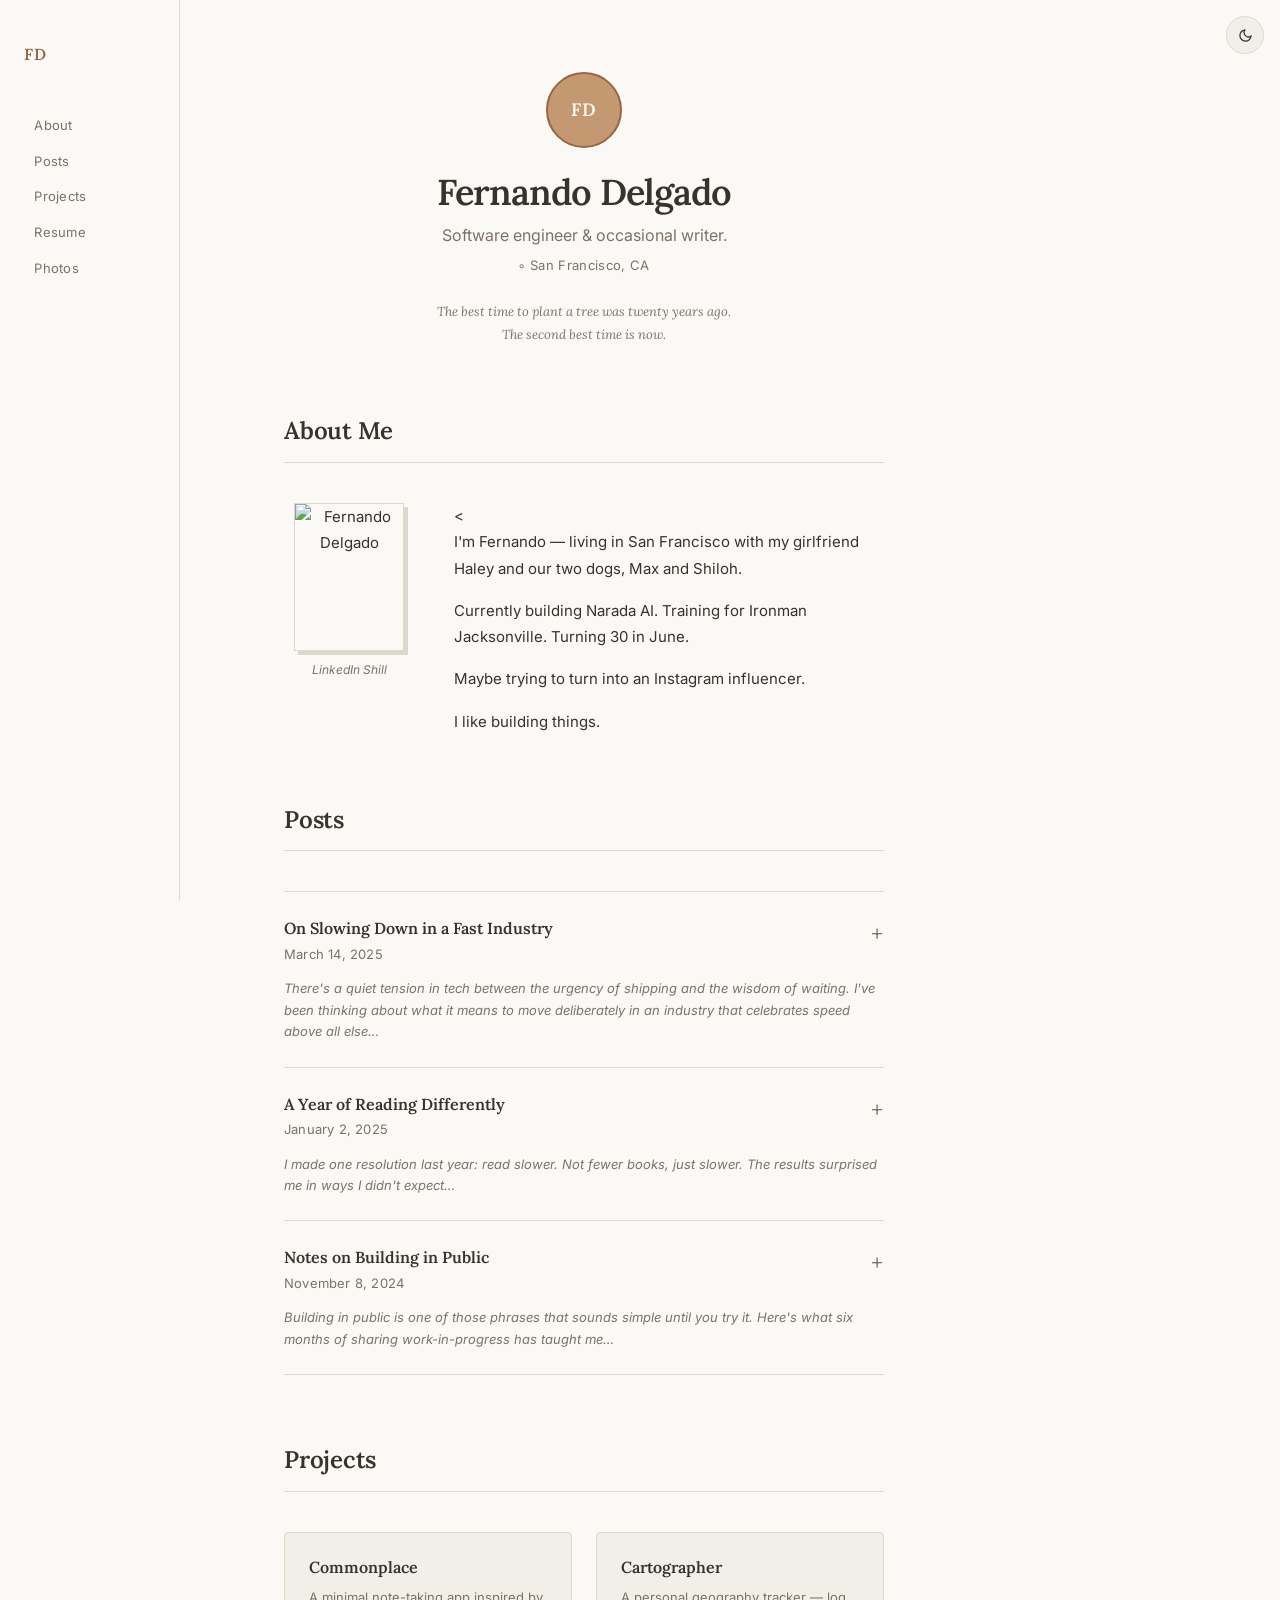
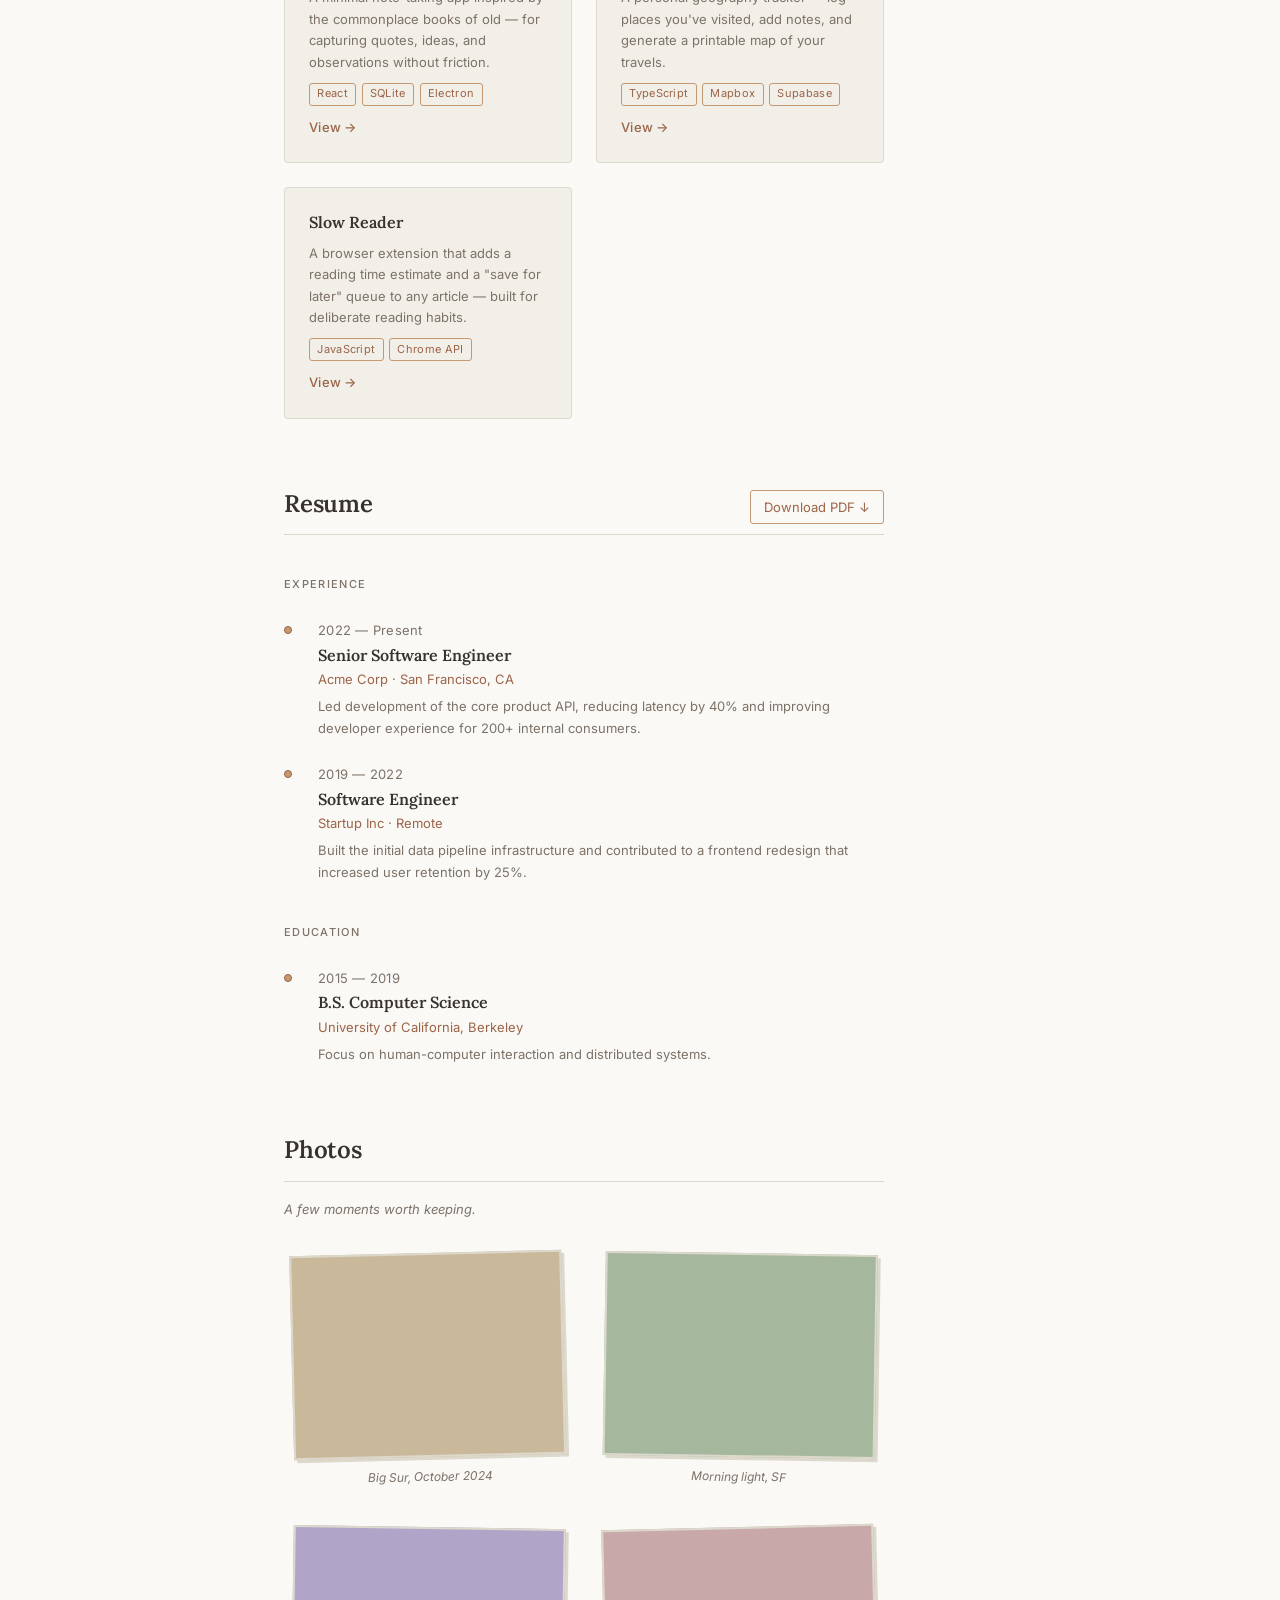
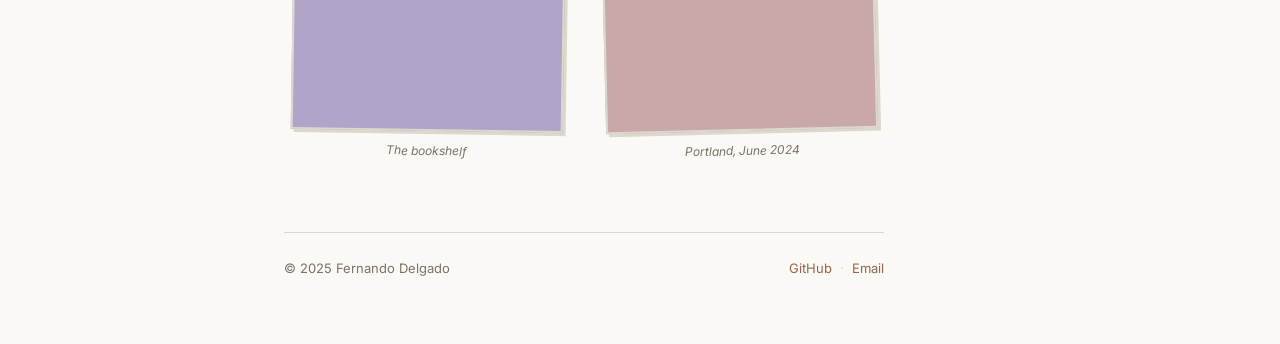
==== index.html @ 4f5f139a "Update index.html" ====
<!DOCTYPE html>
<html lang="en">
<head>
  <meta charset="UTF-8" />
  <meta name="viewport" content="width=device-width, initial-scale=1.0" />
  <!-- REPLACE: your name in the browser tab -->
  <title>Fernando Delgado</title>
  <link rel="preconnect" href="https://fonts.googleapis.com" />
  <link rel="preconnect" href="https://fonts.gstatic.com" crossorigin />
  <link href="https://fonts.googleapis.com/css2?family=Lora:ital,wght@0,400;0,600;1,400&family=Inter:wght@300;400;500&display=swap" rel="stylesheet" />
  <link rel="stylesheet" href="style.css" />
</head>
<body>

  <!-- ─── THEME TOGGLE (top-right corner) ───────────────────────────── -->
  <button class="theme-toggle" id="themeToggle" aria-label="Toggle dark mode">
    <!-- Sun icon — shown in dark mode to switch back to light -->
    <svg class="icon-sun" xmlns="http://www.w3.org/2000/svg" viewBox="0 0 24 24" fill="none" stroke="currentColor" stroke-width="2" stroke-linecap="round" stroke-linejoin="round" aria-hidden="true">
      <circle cx="12" cy="12" r="5"/>
      <line x1="12" y1="1" x2="12" y2="3"/><line x1="12" y1="21" x2="12" y2="23"/>
      <line x1="4.22" y1="4.22" x2="5.64" y2="5.64"/><line x1="18.36" y1="18.36" x2="19.78" y2="19.78"/>
      <line x1="1" y1="12" x2="3" y2="12"/><line x1="21" y1="12" x2="23" y2="12"/>
      <line x1="4.22" y1="19.78" x2="5.64" y2="18.36"/><line x1="18.36" y1="5.64" x2="19.78" y2="4.22"/>
    </svg>
    <!-- Moon icon — shown in light mode to switch to dark -->
    <svg class="icon-moon" xmlns="http://www.w3.org/2000/svg" viewBox="0 0 24 24" fill="none" stroke="currentColor" stroke-width="2" stroke-linecap="round" stroke-linejoin="round" aria-hidden="true">
      <path d="M21 12.79A9 9 0 1 1 11.21 3 7 7 0 0 0 21 12.79z"/>
    </svg>
  </button>

  <!-- ─── HAMBURGER (mobile only) ────────────────────────────────────── -->
  <button class="hamburger" id="hamburger" aria-label="Open navigation" aria-expanded="false">
    <span></span>
    <span></span>
    <span></span>
  </button>

  <!-- ─── SIDEBAR ─────────────────────────────────────────────────────── -->
  <nav class="sidebar" id="sidebar" aria-label="Site navigation">
    <!-- REPLACE: your initials -->
    <a href="#hero" class="sidebar-logo">FD</a>
    <ul class="nav-links" role="list">
      <li><a href="#about"    class="nav-link">About</a></li>
      <li><a href="#posts"    class="nav-link">Posts</a></li>
      <li><a href="#projects" class="nav-link">Projects</a></li>
      <li><a href="#resume"   class="nav-link">Resume</a></li>
      <li><a href="#photos"   class="nav-link">Photos</a></li>
    </ul>
  </nav>

  <!-- Dim overlay behind sidebar when open on mobile -->
  <div class="sidebar-overlay" id="sidebarOverlay" aria-hidden="true"></div>

  <!-- ─── MAIN CONTENT ─────────────────────────────────────────────────── -->
  <main class="main" id="main">

    <!-- ════════════════════════════════════════════════
         HERO SECTION
         ════════════════════════════════════════════════ -->
    <section id="hero" class="section hero-section">

      <!-- REPLACE: your initials inside the avatar circle -->
      <div class="avatar" aria-hidden="true">FD</div>

      <!-- REPLACE: your full name -->
      <h1 class="hero-name">Fernando Delgado</h1>

      <!-- REPLACE: your one-line bio -->
      <p class="hero-bio">Software engineer &amp; occasional writer.</p>

      <!-- REPLACE: your city / location -->
      <p class="hero-location">
        <span aria-hidden="true">◦</span> San Francisco, CA
      </p>

      <!-- REPLACE: your favorite quote or personal tagline -->
      <blockquote class="hero-quote">
        The best time to plant a tree was twenty years ago.<br />
        The second best time is now.
      </blockquote>

    </section>


    <!-- ════════════════════════════════════════════════
         ABOUT SECTION
         ════════════════════════════════════════════════ -->
    <section id="about" class="section">
      <h2 class="section-title">About Me</h2>

      <div class="about-layout">

        <div class="about-photo-wrap">
          <!--
            REPLACE: swap the .photo-placeholder div below for a real image tag, e.g.:
            <img src="your-photo.jpg" alt="Fernando Delgado" class="about-img" />
            The .about-img CSS class handles the vintage border/shadow styling.
          -->
         <img src="fern-headshot.jpeg" alt="Fernando Delgado" class="about-img" />
          <!-- REPLACE: photo caption -->
          <p class="photo-caption">LinkedIn Shill </p>
        </div>

        <div class="about-text">
          <!-- REPLACE: your bio (3–4 paragraphs recommended) -->
          <<p>I'm Fernando — living in San Francisco with my girlfriend Haley and our two dogs, Max and Shiloh.</p>

<p>Currently building Narada AI. Training for Ironman Jacksonville. Turning 30 in June.</p>

<p>Maybe trying to turn into an Instagram influencer.</p>

</p>I like building things.</p>
        </div>

      </div>
    </section>


    <!-- ════════════════════════════════════════════════
         POSTS SECTION
         ════════════════════════════════════════════════ -->
    <section id="posts" class="section">
      <h2 class="section-title">Posts</h2>

      <div class="posts-list">

        <!-- ── POST 1 ── REPLACE with your own content ── -->
        <article class="post" data-post="post-1" id="post-1">
          <div class="post-header" role="button" tabindex="0" aria-expanded="false">
            <div class="post-header-text">
              <!-- REPLACE: post title -->
              <h3 class="post-title">On Slowing Down in a Fast Industry</h3>
              <!-- REPLACE: publication date (datetime attr = machine-readable YYYY-MM-DD) -->
              <time class="post-date" datetime="2025-03-14">March 14, 2025</time>
            </div>
            <span class="post-chevron" aria-hidden="true">+</span>
          </div>
          <!-- REPLACE: short excerpt shown before expanding -->
          <p class="post-excerpt">
            There's a quiet tension in tech between the urgency of shipping and the wisdom of waiting.
            I've been thinking about what it means to move deliberately in an industry that celebrates speed above all else…
          </p>
          <div class="post-body" aria-hidden="true">
            <div class="post-body-inner">
              <!-- REPLACE: full post content -->
              <p>Lorem ipsum dolor sit amet, consectetur adipiscing elit. Sed do eiusmod tempor incididunt ut labore et dolore magna aliqua. Ut enim ad minim veniam, quis nostrud exercitation ullamco laboris nisi ut aliquip ex ea commodo consequat.</p>
              <p>Duis aute irure dolor in reprehenderit in voluptate velit esse cillum dolore eu fugiat nulla pariatur. Excepteur sint occaecat cupidatat non proident, sunt in culpa qui officia deserunt mollit anim id est laborum. Sed ut perspiciatis unde omnis iste natus error sit voluptatem accusantium doloremque laudantium.</p>
              <p>Nemo enim ipsam voluptatem quia voluptas sit aspernatur aut odit aut fugit, sed quia consequuntur magni dolores eos qui ratione voluptatem sequi nesciunt.</p>
            </div>
          </div>
        </article>

        <!-- ── POST 2 ── REPLACE with your own content ── -->
        <article class="post" data-post="post-2" id="post-2">
          <div class="post-header" role="button" tabindex="0" aria-expanded="false">
            <div class="post-header-text">
              <!-- REPLACE: post title -->
              <h3 class="post-title">A Year of Reading Differently</h3>
              <!-- REPLACE: publication date -->
              <time class="post-date" datetime="2025-01-02">January 2, 2025</time>
            </div>
            <span class="post-chevron" aria-hidden="true">+</span>
          </div>
          <!-- REPLACE: excerpt -->
          <p class="post-excerpt">
            I made one resolution last year: read slower. Not fewer books, just slower.
            The results surprised me in ways I didn't expect…
          </p>
          <div class="post-body" aria-hidden="true">
            <div class="post-body-inner">
              <!-- REPLACE: full post content -->
              <p>Lorem ipsum dolor sit amet, consectetur adipiscing elit. Vivamus lacinia odio vitae vestibulum vestibulum. Donec in efficitur leo, in commodo orci. Sed blandit libero volutpat sed cras ornare arcu.</p>
              <p>Nunc scelerisque viverra mauris in aliquam sem fringilla ut. Vitae suscipit tellus mauris a diam maecenas sed enim ut. Faucibus ornare suspendisse sed nisi lacus sed viverra tellus.</p>
            </div>
          </div>
        </article>

        <!-- ── POST 3 ── REPLACE with your own content ── -->
        <article class="post" data-post="post-3" id="post-3">
          <div class="post-header" role="button" tabindex="0" aria-expanded="false">
            <div class="post-header-text">
              <!-- REPLACE: post title -->
              <h3 class="post-title">Notes on Building in Public</h3>
              <!-- REPLACE: publication date -->
              <time class="post-date" datetime="2024-11-08">November 8, 2024</time>
            </div>
            <span class="post-chevron" aria-hidden="true">+</span>
          </div>
          <!-- REPLACE: excerpt -->
          <p class="post-excerpt">
            Building in public is one of those phrases that sounds simple until you try it.
            Here's what six months of sharing work-in-progress has taught me…
          </p>
          <div class="post-body" aria-hidden="true">
            <div class="post-body-inner">
              <!-- REPLACE: full post content -->
              <p>Lorem ipsum dolor sit amet, consectetur adipiscing elit. Proin nibh augue, suscipit a, scelerisque sed, lacinia in, mi. Cras vel lorem. Etiam pellentesque aliquet tellus.</p>
              <p>Phasellus pharetra nulla ac diam. Quisque semper justo at risus. Donec venenatis, turpis vel hendrerit interdum, dui ligula ultricies purus, sed posuere libero dui id orci. Nam congue, pede vitae dapibus aliquet, elit magna vulputate arcu.</p>
            </div>
          </div>
        </article>

      </div>
    </section>


    <!-- ════════════════════════════════════════════════
         PROJECTS SECTION
         ════════════════════════════════════════════════ -->
    <section id="projects" class="section">
      <h2 class="section-title">Projects</h2>

      <div class="projects-grid">

        <!-- ── PROJECT 1 ── REPLACE with your own project ── -->
        <div class="project-card">
          <!-- REPLACE: project name -->
          <h3 class="project-name">Commonplace</h3>
          <!-- REPLACE: project description -->
          <p class="project-desc">A minimal note-taking app inspired by the commonplace books of old — for capturing quotes, ideas, and observations without friction.</p>
          <div class="project-tags">
            <!-- REPLACE: your tech stack -->
            <span class="tag">React</span>
            <span class="tag">SQLite</span>
            <span class="tag">Electron</span>
          </div>
          <!-- REPLACE: link to your project (GitHub, live site, etc.) -->
          <a href="#" class="project-link">View →</a>
        </div>

        <!-- ── PROJECT 2 ── REPLACE with your own project ── -->
        <div class="project-card">
          <!-- REPLACE: project name -->
          <h3 class="project-name">Cartographer</h3>
          <!-- REPLACE: project description -->
          <p class="project-desc">A personal geography tracker — log places you've visited, add notes, and generate a printable map of your travels.</p>
          <div class="project-tags">
            <!-- REPLACE: your tech stack -->
            <span class="tag">TypeScript</span>
            <span class="tag">Mapbox</span>
            <span class="tag">Supabase</span>
          </div>
          <!-- REPLACE: link to your project -->
          <a href="#" class="project-link">View →</a>
        </div>

        <!-- ── PROJECT 3 ── REPLACE with your own project ── -->
        <div class="project-card">
          <!-- REPLACE: project name -->
          <h3 class="project-name">Slow Reader</h3>
          <!-- REPLACE: project description -->
          <p class="project-desc">A browser extension that adds a reading time estimate and a "save for later" queue to any article — built for deliberate reading habits.</p>
          <div class="project-tags">
            <!-- REPLACE: your tech stack -->
            <span class="tag">JavaScript</span>
            <span class="tag">Chrome API</span>
          </div>
          <!-- REPLACE: link to your project -->
          <a href="#" class="project-link">View →</a>
        </div>

      </div>
    </section>


    <!-- ════════════════════════════════════════════════
         RESUME SECTION
         ════════════════════════════════════════════════ -->
    <section id="resume" class="section">
      <!-- Title row with inline download button -->
      <div class="section-title-row">
        <h2 class="section-title">Resume</h2>
        <!-- REPLACE: href with path to your actual PDF file, e.g. "resume.pdf" -->
        <a href="#" class="btn-outline" download>Download PDF ↓</a>
      </div>

      <div class="timeline">

        <h3 class="timeline-group">Experience</h3>

        <!-- ── JOB 1 ── REPLACE with your own experience ── -->
        <div class="timeline-item">
          <div class="tl-dot" aria-hidden="true"></div>
          <div class="tl-body">
            <!-- REPLACE: date range -->
            <span class="tl-date">2022 — Present</span>
            <!-- REPLACE: job title -->
            <h4 class="tl-role">Senior Software Engineer</h4>
            <!-- REPLACE: company · location -->
            <p class="tl-org">Acme Corp · San Francisco, CA</p>
            <!-- REPLACE: one-line description of impact -->
            <p class="tl-desc">Led development of the core product API, reducing latency by 40% and improving developer experience for 200+ internal consumers.</p>
          </div>
        </div>

        <!-- ── JOB 2 ── REPLACE with your own experience ── -->
        <div class="timeline-item">
          <div class="tl-dot" aria-hidden="true"></div>
          <div class="tl-body">
            <!-- REPLACE: date range -->
            <span class="tl-date">2019 — 2022</span>
            <!-- REPLACE: job title -->
            <h4 class="tl-role">Software Engineer</h4>
            <!-- REPLACE: company · location -->
            <p class="tl-org">Startup Inc · Remote</p>
            <!-- REPLACE: description -->
            <p class="tl-desc">Built the initial data pipeline infrastructure and contributed to a frontend redesign that increased user retention by 25%.</p>
          </div>
        </div>

        <h3 class="timeline-group">Education</h3>

        <!-- ── EDUCATION ── REPLACE with your own ── -->
        <div class="timeline-item">
          <div class="tl-dot" aria-hidden="true"></div>
          <div class="tl-body">
            <!-- REPLACE: years -->
            <span class="tl-date">2015 — 2019</span>
            <!-- REPLACE: degree -->
            <h4 class="tl-role">B.S. Computer Science</h4>
            <!-- REPLACE: institution -->
            <p class="tl-org">University of California, Berkeley</p>
            <!-- REPLACE: focus / honors / activities -->
            <p class="tl-desc">Focus on human-computer interaction and distributed systems.</p>
          </div>
        </div>

      </div>
    </section>


    <!-- ════════════════════════════════════════════════
         PHOTOS SECTION
         ════════════════════════════════════════════════ -->
    <section id="photos" class="section">
      <h2 class="section-title">Photos</h2>
      <p class="section-subhead">A few moments worth keeping.</p>

      <div class="photo-grid">

        <!--
          REPLACE: swap the .photo-placeholder div for a real <img> tag, e.g.:
            <img src="photos/big-sur.jpg" alt="Big Sur coast at sunset" />
          Keep the <figure> wrapper and <figcaption>.
        -->

        <!-- REPLACE: photo 1 -->
        <figure class="scrapbook-photo tilt-l">
          <div class="photo-placeholder scrapbook-block" style="background-color: #c9b89a;" aria-hidden="true"></div>
          <!-- REPLACE: caption -->
          <figcaption>Big Sur, October 2024</figcaption>
        </figure>

        <!-- REPLACE: photo 2 -->
        <figure class="scrapbook-photo tilt-r">
          <div class="photo-placeholder scrapbook-block" style="background-color: #a5b89e;" aria-hidden="true"></div>
          <!-- REPLACE: caption -->
          <figcaption>Morning light, SF</figcaption>
        </figure>

        <!-- REPLACE: photo 3 -->
        <figure class="scrapbook-photo tilt-r">
          <div class="photo-placeholder scrapbook-block" style="background-color: #b0a5c8;" aria-hidden="true"></div>
          <!-- REPLACE: caption -->
          <figcaption>The bookshelf</figcaption>
        </figure>

        <!-- REPLACE: photo 4 -->
        <figure class="scrapbook-photo tilt-l">
          <div class="photo-placeholder scrapbook-block" style="background-color: #c8a8a8;" aria-hidden="true"></div>
          <!-- REPLACE: caption -->
          <figcaption>Portland, June 2024</figcaption>
        </figure>

      </div>
    </section>


    <!-- ─── FOOTER ─────────────────────────────────────────────────────── -->
    <footer class="footer">
      <!-- REPLACE: your name and the current year -->
      <span class="footer-copy">© 2025 Fernando Delgado</span>
      <div class="footer-links">
        <!-- REPLACE: your GitHub username -->
        <a href="https://github.com/yourusername" target="_blank" rel="noopener noreferrer">GitHub</a>
        <span class="footer-sep" aria-hidden="true">·</span>
        <!-- REPLACE: your email address -->
        <a href="mailto:you@example.com">Email</a>
      </div>
    </footer>

  </main><!-- /main -->

  <!-- ─── BACK TO TOP ──────────────────────────────────────────────────── -->
  <button class="back-to-top" id="backToTop" aria-label="Back to top">↑</button>

  <script src="script.js"></script>
</body>
</html>
---- style.css ----
/* ================================================================
   CSS CUSTOM PROPERTIES
   Edit these variables to restyle the entire site in one place.
   ================================================================ */
:root {
  /* ── Palette: Light Mode ───────────────────────────────────────
     Think aged paper, warm ivory, sepia ink.                      */
  --clr-bg:         #faf9f6;   /* Page background — warm white      */
  --clr-surface:    #f2efe8;   /* Cards, sidebar fill               */
  --clr-hover:      #e8e4d9;   /* Hover state backgrounds           */
  --clr-border:     #ddd8cc;   /* Lines, dividers, card borders     */
  --clr-text:       #38322c;   /* Primary text — dark warm brown    */
  --clr-muted:      #7c7268;   /* Dates, captions, labels           */
  --clr-accent:     #9b6448;   /* Brand accent — warm terracotta    */
  --clr-accent-lt:  #c49870;   /* Lighter accent (tag borders, dot) */
  --clr-shadow:     rgba(56, 50, 44, 0.09);

  /* ── Palette: Dark Mode ────────────────────────────────────────
     Overridden in [data-theme="dark"] below.
     Warm charcoal — not harsh black.                              */

  /* ── Typography ────────────────────────────────────────────────
     Swap font names here to change the whole site's typeface.     */
  --ff-serif: 'Lora', Georgia, 'Times New Roman', serif;
  --ff-sans:  'Inter', -apple-system, BlinkMacSystemFont, 'Segoe UI', sans-serif;

  /* ── Font sizes (scale) ──────────────────────────────────────── */
  --fz-xs:   0.75rem;     /*  12px */
  --fz-sm:   0.8125rem;   /*  13px */
  --fz-base: 0.9375rem;   /*  15px */
  --fz-md:   1rem;        /*  16px */
  --fz-lg:   1.125rem;    /*  18px */
  --fz-xl:   1.5rem;      /*  24px */
  --fz-2xl:  2.25rem;     /*  36px */

  /* ── Layout ─────────────────────────────────────────────────── */
  --sidebar-w:   180px;   /* Sidebar width on desktop              */
  --content-max: 680px;   /* Max width of main content column      */

  /* ── Spacing ─────────────────────────────────────────────────── */
  --sp-xs: 0.5rem;
  --sp-sm: 1rem;
  --sp-md: 1.5rem;
  --sp-lg: 2.5rem;
  --sp-xl: 4rem;

  /* ── Transitions ─────────────────────────────────────────────── */
  --t-fast: 0.15s ease;
  --t-base: 0.25s ease;
  --t-slow: 0.4s ease;
}

/* ── Dark Mode overrides ────────────────────────────────────────── */
[data-theme="dark"] {
  --clr-bg:        #1c1915;   /* Deep warm charcoal                 */
  --clr-surface:   #252018;   /* Card / sidebar surface             */
  --clr-hover:     #2e2820;   /* Hover state                        */
  --clr-border:    #38302a;   /* Warm dark border                   */
  --clr-text:      #e6ddd0;   /* Warm off-white text                */
  --clr-muted:     #9e8e7e;   /* Muted warm gray                    */
  --clr-accent:    #c49468;   /* Warm amber accent                  */
  --clr-accent-lt: #7a5c3c;   /* Deep amber for borders             */
  --clr-shadow:    rgba(0, 0, 0, 0.35);
}


/* ================================================================
   RESET & BASE
   ================================================================ */
*, *::before, *::after {
  box-sizing: border-box;
  margin: 0;
  padding: 0;
}

html {
  scroll-behavior: smooth;
  -webkit-text-size-adjust: 100%;
}

body {
  font-family: var(--ff-sans);
  font-size: var(--fz-base);
  line-height: 1.75;
  color: var(--clr-text);
  background-color: var(--clr-bg);
  /* Smooth color transition when toggling dark/light mode */
  transition: background-color var(--t-slow), color var(--t-slow);
  min-height: 100vh;
}

a {
  color: var(--clr-accent);
  text-decoration: none;
  transition: opacity var(--t-fast);
}
a:hover { opacity: 0.7; }

img { display: block; max-width: 100%; }
ul  { list-style: none; }

button {
  font-family: inherit;
  cursor: pointer;
  border: none;
  background: none;
}

::selection {
  background-color: var(--clr-accent-lt);
  color: var(--clr-bg);
}


/* ================================================================
   SCROLLBAR  (Webkit browsers)
   ================================================================ */
::-webkit-scrollbar       { width: 5px; }
::-webkit-scrollbar-track { background: var(--clr-bg); }
::-webkit-scrollbar-thumb { background: var(--clr-border); border-radius: 3px; }
::-webkit-scrollbar-thumb:hover { background: var(--clr-accent-lt); }


/* ================================================================
   LAYOUT — sidebar + main content column
   ================================================================ */
.main {
  max-width: var(--content-max);
  padding: var(--sp-xl) var(--sp-lg);
}

/* Desktop: push content right of the fixed sidebar */
@media (min-width: 900px) {
  .main {
    margin-left: calc(var(--sidebar-w) + var(--sp-xl));
    padding-top: var(--sp-xl);
  }
}

/* Mobile: extra top padding to clear the hamburger button */
@media (max-width: 899px) {
  .main {
    padding: 5rem var(--sp-md) var(--sp-xl);
    max-width: 100%;
  }
}


/* ================================================================
   SIDEBAR
   ================================================================ */
.sidebar {
  position: fixed;
  top: 0;
  left: 0;
  width: var(--sidebar-w);
  height: 100vh;
  padding: var(--sp-lg) var(--sp-md);
  background-color: var(--clr-bg);
  border-right: 1px solid var(--clr-border);
  display: flex;
  flex-direction: column;
  gap: var(--sp-lg);
  z-index: 100;
  overflow-y: auto;
  transition: background-color var(--t-slow), border-color var(--t-slow), transform 0.3s ease;
}

.sidebar-logo {
  font-family: var(--ff-serif);
  font-size: var(--fz-md);
  font-weight: 600;
  color: var(--clr-accent);
  letter-spacing: 0.08em;
  opacity: 1;        /* override the a:hover opacity reset */
  display: block;
}
.sidebar-logo:hover { opacity: 0.75; }

.nav-links {
  display: flex;
  flex-direction: column;
  gap: 2px;
}

.nav-link {
  display: block;
  padding: 0.35rem 0.65rem;
  font-size: var(--fz-sm);
  color: var(--clr-muted);
  border-radius: 4px;
  letter-spacing: 0.02em;
  transition: color var(--t-fast), background-color var(--t-fast);
  opacity: 1;
}
.nav-link:hover {
  color: var(--clr-text);
  background-color: var(--clr-hover);
  opacity: 1;
}
/* Active link — highlighted as you scroll */
.nav-link.active {
  color: var(--clr-accent);
  background-color: var(--clr-hover);
  opacity: 1;
}

/* ── Mobile: sidebar slides in from left ──────────────────────── */
@media (max-width: 899px) {
  .sidebar {
    width: 240px;
    transform: translateX(-100%);
    box-shadow: 4px 0 24px var(--clr-shadow);
  }
  .sidebar.open {
    transform: translateX(0);
  }
}


/* ================================================================
   SIDEBAR OVERLAY (dims the page on mobile when sidebar is open)
   ================================================================ */
.sidebar-overlay {
  position: fixed;
  inset: 0;
  background: rgba(0, 0, 0, 0.45);
  z-index: 90;
  opacity: 0;
  pointer-events: none;
  transition: opacity 0.3s ease;
}
.sidebar-overlay.active {
  opacity: 1;
  pointer-events: auto;
}


/* ================================================================
   HAMBURGER BUTTON  (mobile only)
   ================================================================ */
.hamburger {
  display: none;   /* hidden on desktop */
  position: fixed;
  top: 1rem;
  left: 1rem;
  z-index: 200;
  width: 38px;
  height: 38px;
  background: var(--clr-surface);
  border: 1px solid var(--clr-border);
  border-radius: 6px;
  flex-direction: column;
  align-items: center;
  justify-content: center;
  gap: 5px;
  padding: 9px;
  transition: background-color var(--t-slow);
}

.hamburger span {
  display: block;
  width: 18px;
  height: 1.5px;
  background: var(--clr-text);
  border-radius: 2px;
  transition: transform 0.28s ease, opacity 0.28s ease;
}

/* Animate to ✕ when sidebar is open */
.hamburger.open span:nth-child(1) { transform: translateY(6.5px) rotate(45deg); }
.hamburger.open span:nth-child(2) { opacity: 0; transform: scaleX(0); }
.hamburger.open span:nth-child(3) { transform: translateY(-6.5px) rotate(-45deg); }

@media (max-width: 899px) {
  .hamburger { display: flex; }
}


/* ================================================================
   THEME TOGGLE BUTTON  (always visible, top-right)
   ================================================================ */
.theme-toggle {
  position: fixed;
  top: 1rem;
  right: 1rem;
  z-index: 200;
  width: 38px;
  height: 38px;
  border-radius: 50%;
  background: var(--clr-surface);
  border: 1px solid var(--clr-border);
  display: flex;
  align-items: center;
  justify-content: center;
  color: var(--clr-text);
  transition: background-color var(--t-slow), border-color var(--t-slow);
}
.theme-toggle:hover { background-color: var(--clr-hover); }

.theme-toggle svg {
  width: 15px;
  height: 15px;
  flex-shrink: 0;
}

/* Show moon in light mode (click to go dark), sun in dark mode (click to go light) */
.icon-sun  { display: none;  }
.icon-moon { display: block; }
[data-theme="dark"] .icon-sun  { display: block; }
[data-theme="dark"] .icon-moon { display: none;  }


/* ================================================================
   SECTIONS — shared styles
   ================================================================ */
.section {
  margin-bottom: var(--sp-xl);
}

.section-title {
  font-family: var(--ff-serif);
  font-size: var(--fz-xl);
  font-weight: 600;
  letter-spacing: -0.01em;
  color: var(--clr-text);
  padding-bottom: 0.6rem;
  border-bottom: 1px solid var(--clr-border);
  margin-bottom: var(--sp-lg);
}

.section-subhead {
  font-style: italic;
  color: var(--clr-muted);
  font-size: var(--fz-sm);
  margin-top: calc(-1 * var(--sp-md));
  margin-bottom: var(--sp-md);
}


/* ================================================================
   HERO SECTION
   ================================================================ */
.hero-section {
  text-align: center;
  padding-top: 0.5rem;
  margin-bottom: var(--sp-xl);
}

/* Hand-drawn style avatar: CSS circle with initials */
.avatar {
  width: 76px;
  height: 76px;
  border-radius: 50%;
  background: var(--clr-accent-lt);
  border: 2px solid var(--clr-accent);
  display: inline-flex;
  align-items: center;
  justify-content: center;
  font-family: var(--ff-serif);
  font-size: 1.125rem;
  font-weight: 600;
  color: var(--clr-bg);
  letter-spacing: 0.05em;
  margin-bottom: var(--sp-md);
}

.hero-name {
  font-family: var(--ff-serif);
  font-size: var(--fz-2xl);
  font-weight: 600;
  letter-spacing: -0.025em;
  line-height: 1.15;
  margin-bottom: 0.5rem;
}

.hero-bio {
  color: var(--clr-muted);
  font-size: var(--fz-md);
  margin-bottom: 0.3rem;
}

.hero-location {
  color: var(--clr-muted);
  font-size: var(--fz-sm);
  letter-spacing: 0.025em;
  margin-bottom: var(--sp-md);
}

.hero-quote {
  font-family: var(--ff-serif);
  font-style: italic;
  font-size: var(--fz-sm);
  color: var(--clr-muted);
  line-height: 1.75;
  border: none;
  padding: 0;
  max-width: 420px;
  margin: 0 auto;
}


/* ================================================================
   ABOUT SECTION
   ================================================================ */
.about-layout {
  display: grid;
  grid-template-columns: 130px 1fr;
  gap: var(--sp-lg);
  align-items: start;
}

/* Stack photo above text on narrow screens */
@media (max-width: 520px) {
  .about-layout {
    grid-template-columns: 1fr;
  }
}

.about-photo-wrap { text-align: center; }

/* Shared placeholder rectangle style (used for about photo + scrapbook) */
.photo-placeholder {
  background-color: var(--clr-surface);
  border: 1px solid var(--clr-border);
  box-shadow: 4px 4px 0 var(--clr-border);
  display: flex;
  align-items: center;
  justify-content: center;
  color: var(--clr-muted);
  font-style: italic;
  font-size: var(--fz-xs);
  transition: background-color var(--t-slow), border-color var(--t-slow), box-shadow var(--t-slow);
}

/* Size for about section photo slot */
.about-photo-block {
  width: 110px;
  height: 148px;
  margin: 0 auto var(--sp-xs);
}

/* If you replace the placeholder with a real <img class="about-img">, this styles it */
img.about-img {
  width: 110px;
  height: 148px;
  object-fit: cover;
  border: 1px solid var(--clr-border);
  box-shadow: 4px 4px 0 var(--clr-border);
  display: block;
  margin: 0 auto var(--sp-xs);
}

.photo-caption {
  font-size: var(--fz-xs);
  color: var(--clr-muted);
  font-style: italic;
}

.about-text p {
  font-size: var(--fz-base);
  margin-bottom: var(--sp-sm);
}
.about-text p:last-child { margin-bottom: 0; }


/* ================================================================
   POSTS SECTION
   ================================================================ */
.posts-list {
  border-top: 1px solid var(--clr-border);
}

.post {
  border-bottom: 1px solid var(--clr-border);
  padding: var(--sp-md) 0;
}

.post-header {
  display: flex;
  justify-content: space-between;
  align-items: flex-start;
  gap: var(--sp-sm);
  cursor: pointer;
  user-select: none;
  border-radius: 3px;
  padding: 2px 0;
}
.post-header:focus-visible {
  outline: 2px solid var(--clr-accent);
  outline-offset: 3px;
}

.post-title {
  font-family: var(--ff-serif);
  font-size: var(--fz-md);
  font-weight: 600;
  color: var(--clr-text);
  line-height: 1.35;
  margin-bottom: 0.2rem;
  transition: color var(--t-fast);
}
.post-header:hover .post-title { color: var(--clr-accent); }

.post-date {
  display: block;
  font-size: var(--fz-sm);
  color: var(--clr-muted);
  letter-spacing: 0.015em;
}

/* + toggle icon, rotates to × when open */
.post-chevron {
  font-size: 1.4rem;
  font-weight: 300;
  line-height: 1;
  color: var(--clr-muted);
  flex-shrink: 0;
  margin-top: 3px;
  transition: transform 0.25s ease, color var(--t-fast);
}
.post.open .post-chevron {
  transform: rotate(45deg);
  color: var(--clr-accent);
}

.post-excerpt {
  font-style: italic;
  font-size: var(--fz-sm);
  color: var(--clr-muted);
  margin-top: 0.65rem;
  line-height: 1.65;
}

/* Expand/collapse container — uses max-height trick for smooth animation */
.post-body {
  overflow: hidden;
  max-height: 0;
  opacity: 0;
  transition: max-height 0.4s ease, opacity 0.3s ease;
}
.post.open .post-body {
  max-height: 4000px;   /* large enough for any post */
  opacity: 1;
}

/* Inner wrapper adds visible top border + padding when expanded */
.post-body-inner {
  padding-top: var(--sp-sm);
  border-top: 1px solid var(--clr-border);
  margin-top: var(--sp-sm);
}
.post-body-inner p {
  font-size: var(--fz-base);
  line-height: 1.8;
  margin-bottom: var(--sp-sm);
}
.post-body-inner p:last-child { margin-bottom: 0; }


/* ================================================================
   PROJECTS SECTION
   ================================================================ */
.projects-grid {
  display: grid;
  grid-template-columns: 1fr 1fr;
  gap: var(--sp-md);
}

@media (max-width: 480px) {
  .projects-grid { grid-template-columns: 1fr; }
}

.project-card {
  background: var(--clr-surface);
  border: 1px solid var(--clr-border);
  border-radius: 4px;
  padding: var(--sp-md);
  display: flex;
  flex-direction: column;
  gap: 0.6rem;
  transition: box-shadow var(--t-base), transform var(--t-base),
              background-color var(--t-slow), border-color var(--t-slow);
}
.project-card:hover {
  box-shadow: 0 6px 22px var(--clr-shadow);
  transform: translateY(-2px);
}

.project-name {
  font-family: var(--ff-serif);
  font-size: var(--fz-md);
  font-weight: 600;
  color: var(--clr-text);
  line-height: 1.3;
}

.project-desc {
  font-size: var(--fz-sm);
  color: var(--clr-muted);
  line-height: 1.65;
  flex: 1;
}

.project-tags {
  display: flex;
  flex-wrap: wrap;
  gap: 0.35rem;
}

.tag {
  font-size: 0.6875rem;   /* 11px */
  color: var(--clr-accent);
  border: 1px solid var(--clr-accent-lt);
  border-radius: 3px;
  padding: 0.12rem 0.45rem;
  letter-spacing: 0.03em;
  line-height: 1.6;
  transition: border-color var(--t-slow), color var(--t-slow);
}

.project-link {
  font-size: var(--fz-sm);
  font-weight: 500;
  color: var(--clr-accent);
  letter-spacing: 0.02em;
  display: inline-block;
  margin-top: auto;
}


/* ================================================================
   RESUME SECTION
   ================================================================ */

/* Row that holds the section title + download button side by side */
.section-title-row {
  display: flex;
  justify-content: space-between;
  align-items: baseline;
  gap: var(--sp-sm);
  border-bottom: 1px solid var(--clr-border);
  padding-bottom: 0.6rem;
  margin-bottom: var(--sp-lg);
}
/* Remove the title's own bottom border when it's inside this row */
.section-title-row .section-title {
  border-bottom: none;
  padding-bottom: 0;
  margin-bottom: 0;
}

/* Outline button (used for "Download PDF") */
.btn-outline {
  font-size: var(--fz-sm);
  color: var(--clr-accent);
  border: 1px solid var(--clr-accent-lt);
  border-radius: 3px;
  padding: 0.3rem 0.8rem;
  white-space: nowrap;
  flex-shrink: 0;
  transition: background-color var(--t-fast), color var(--t-fast), border-color var(--t-fast);
  opacity: 1;
}
.btn-outline:hover {
  background-color: var(--clr-accent);
  color: var(--clr-bg);
  border-color: var(--clr-accent);
  opacity: 1;
}

/* Category headings within the timeline (Experience / Education) */
.timeline-group {
  font-family: var(--ff-sans);
  font-size: 0.6875rem;
  font-weight: 500;
  text-transform: uppercase;
  letter-spacing: 0.12em;
  color: var(--clr-muted);
  margin-top: var(--sp-lg);
  margin-bottom: var(--sp-md);
}
.timeline-group:first-child { margin-top: 0; }

/* Each experience/education entry */
.timeline-item {
  display: grid;
  grid-template-columns: 10px 1fr;
  gap: 0 var(--sp-md);
  margin-bottom: var(--sp-md);
}

/* Small dot on the left of each entry */
.tl-dot {
  width: 8px;
  height: 8px;
  border-radius: 50%;
  background: var(--clr-accent-lt);
  border: 1.5px solid var(--clr-accent);
  margin-top: 0.45rem;
  flex-shrink: 0;
  transition: background-color var(--t-slow), border-color var(--t-slow);
}

.tl-date {
  display: block;
  font-size: var(--fz-sm);
  color: var(--clr-muted);
  letter-spacing: 0.02em;
  margin-bottom: 0.2rem;
}

.tl-role {
  font-family: var(--ff-serif);
  font-size: var(--fz-md);
  font-weight: 600;
  color: var(--clr-text);
  line-height: 1.3;
  margin-bottom: 0.15rem;
}

.tl-org {
  font-size: var(--fz-sm);
  color: var(--clr-accent);
  margin-bottom: 0.35rem;
}

.tl-desc {
  font-size: var(--fz-sm);
  color: var(--clr-muted);
  line-height: 1.65;
}


/* ================================================================
   PHOTOS SECTION  (scrapbook grid)
   ================================================================ */
.photo-grid {
  display: grid;
  grid-template-columns: 1fr 1fr;
  gap: var(--sp-lg);
  padding: var(--sp-xs) var(--sp-xs);   /* a little room for the rotated photos */
}

@media (max-width: 480px) {
  .photo-grid { grid-template-columns: 1fr; }
}

.scrapbook-photo { margin: 0; }

/* Scrapbook placeholder (replace with <img> when you have real photos) */
.scrapbook-block {
  width: 100%;
  aspect-ratio: 4 / 3;
  border: 2px solid var(--clr-border);
  box-shadow: 3px 3px 0 var(--clr-border);
  transition: border-color var(--t-slow), box-shadow var(--t-slow);
}

/* If you use a real <img> inside .scrapbook-photo, apply this class to it */
.scrapbook-photo img {
  width: 100%;
  aspect-ratio: 4 / 3;
  object-fit: cover;
  border: 2px solid var(--clr-border);
  box-shadow: 3px 3px 0 var(--clr-border);
  display: block;
}

.scrapbook-photo figcaption {
  margin-top: 0.55rem;
  font-size: var(--fz-xs);
  color: var(--clr-muted);
  font-style: italic;
  text-align: center;
}

/* Alternating slight rotation for a relaxed, pinned-to-board feel */
.tilt-l { transform: rotate(-1.4deg); }
.tilt-r { transform: rotate(0.9deg);  }


/* ================================================================
   FOOTER
   ================================================================ */
.footer {
  display: flex;
  justify-content: space-between;
  align-items: center;
  flex-wrap: wrap;
  gap: var(--sp-xs);
  padding-top: var(--sp-md);
  border-top: 1px solid var(--clr-border);
  margin-top: var(--sp-xl);
}

.footer-copy {
  font-size: var(--fz-sm);
  color: var(--clr-muted);
}

.footer-links {
  display: flex;
  align-items: center;
  gap: 0.5rem;
  font-size: var(--fz-sm);
}

.footer-sep { color: var(--clr-border); }


/* ================================================================
   BACK TO TOP BUTTON
   ================================================================ */
.back-to-top {
  position: fixed;
  bottom: 1.75rem;
  right: 1.75rem;
  z-index: 200;
  width: 38px;
  height: 38px;
  border-radius: 50%;
  background: var(--clr-surface);
  border: 1px solid var(--clr-border);
  color: var(--clr-muted);
  font-size: var(--fz-md);
  display: flex;
  align-items: center;
  justify-content: center;
  /* Hidden by default — JS adds .visible when scrolled */
  opacity: 0;
  transform: translateY(8px);
  pointer-events: none;
  transition: opacity 0.3s ease, transform 0.3s ease,
              background-color var(--t-fast), border-color var(--t-slow);
}
.back-to-top.visible {
  opacity: 1;
  transform: translateY(0);
  pointer-events: auto;
}
.back-to-top:hover { background-color: var(--clr-hover); }
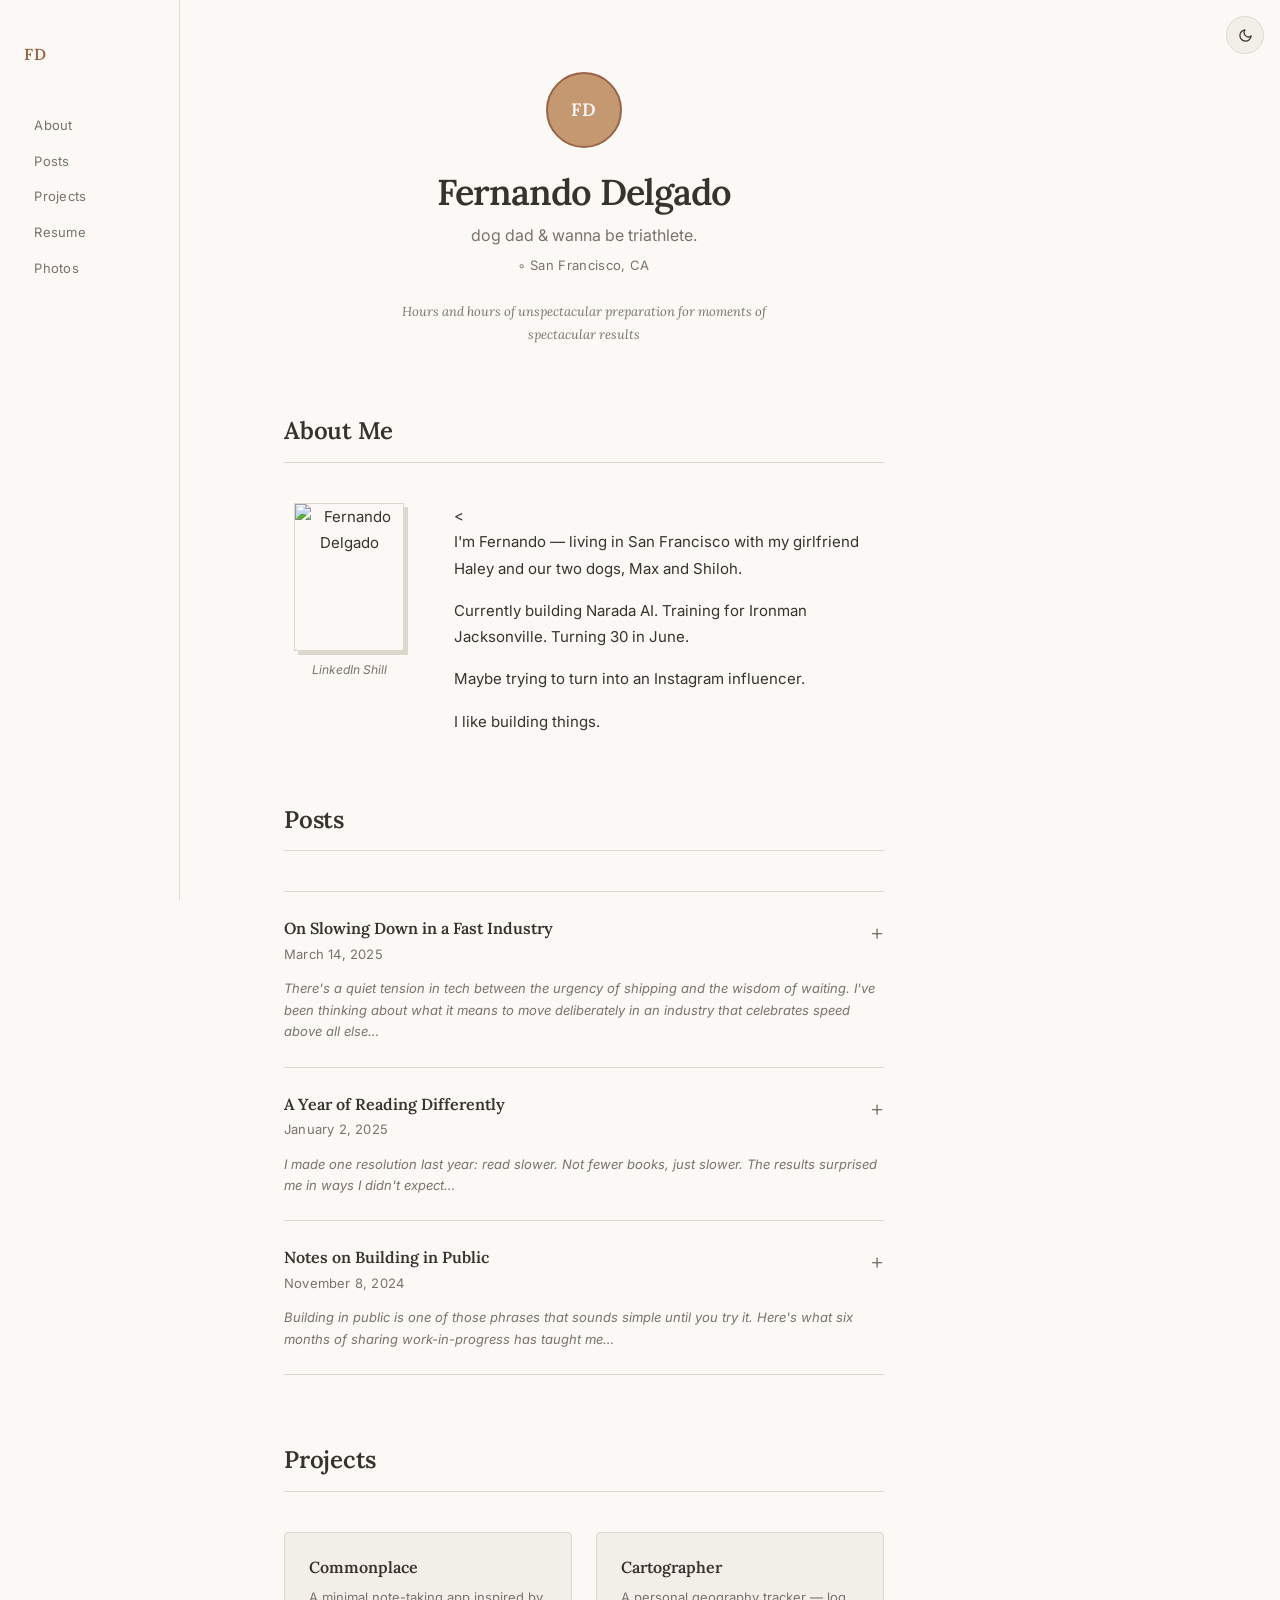
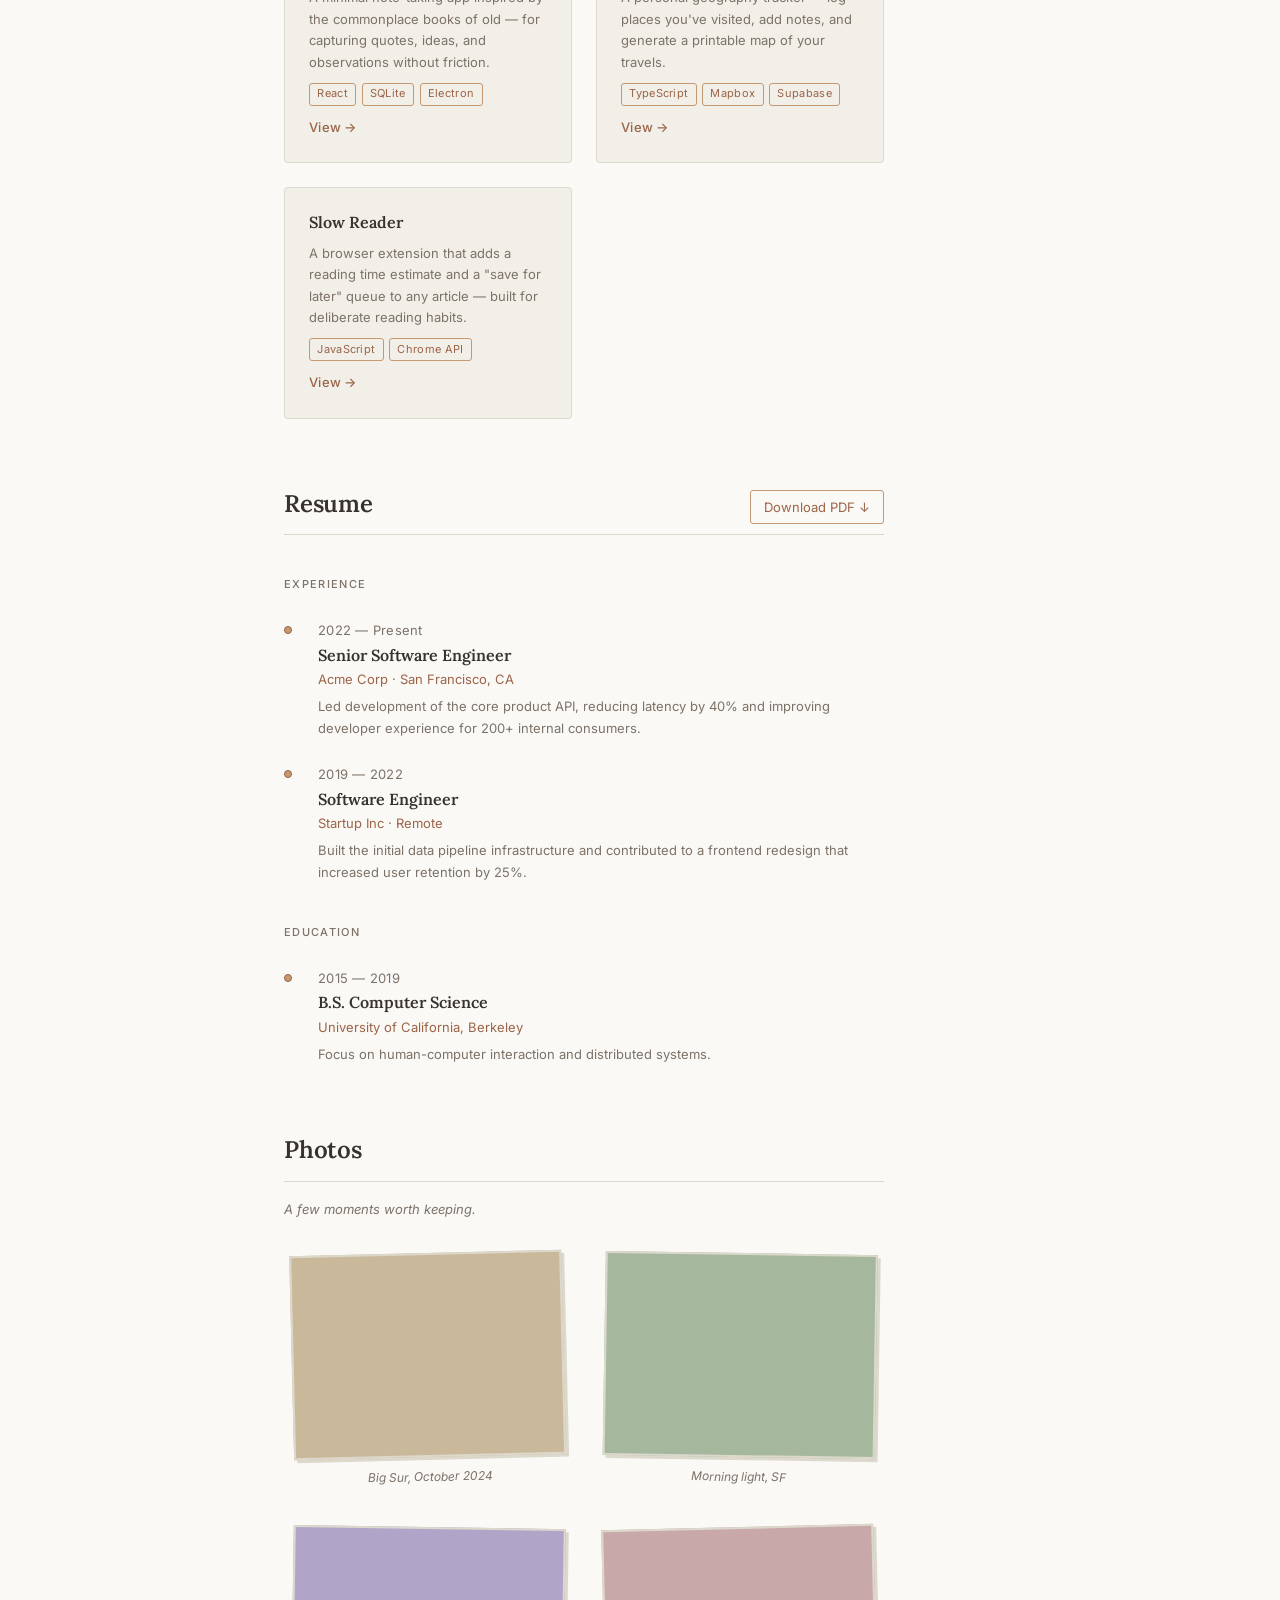
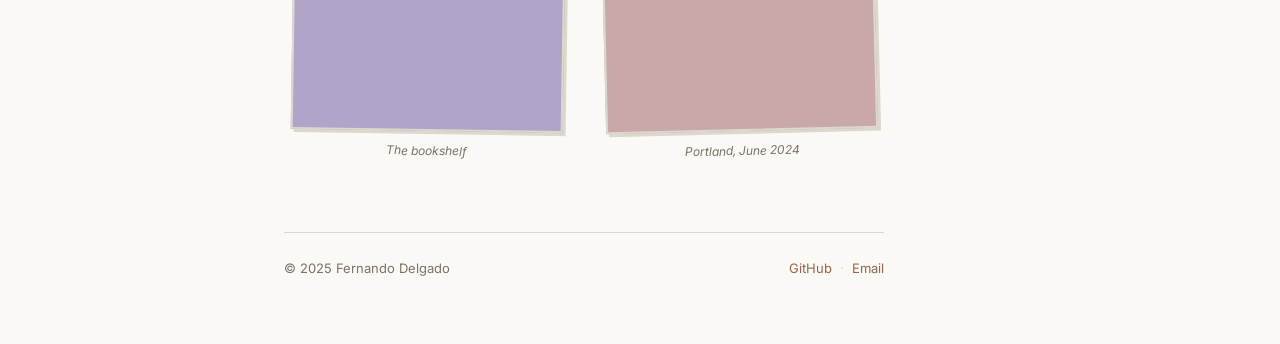
==== commit 5bb71cd2: "Update index.html" ====
--- a/index.html
+++ b/index.html
@@ -66,7 +66,7 @@
       <h1 class="hero-name">Fernando Delgado</h1>
 
       <!-- REPLACE: your one-line bio -->
-      <p class="hero-bio">Software engineer &amp; occasional writer.</p>
+      <p class="hero-bio">dog dad &amp; wanna be triathlete.</p>
 
       <!-- REPLACE: your city / location -->
       <p class="hero-location">
@@ -75,9 +75,9 @@
 
       <!-- REPLACE: your favorite quote or personal tagline -->
       <blockquote class="hero-quote">
-        The best time to plant a tree was twenty years ago.<br />
-        The second best time is now.
-      </blockquote>
+        Hours and hours of unspectacular preparation for moments of spectacular results<br />
+  
+ 
 
     </section>
 
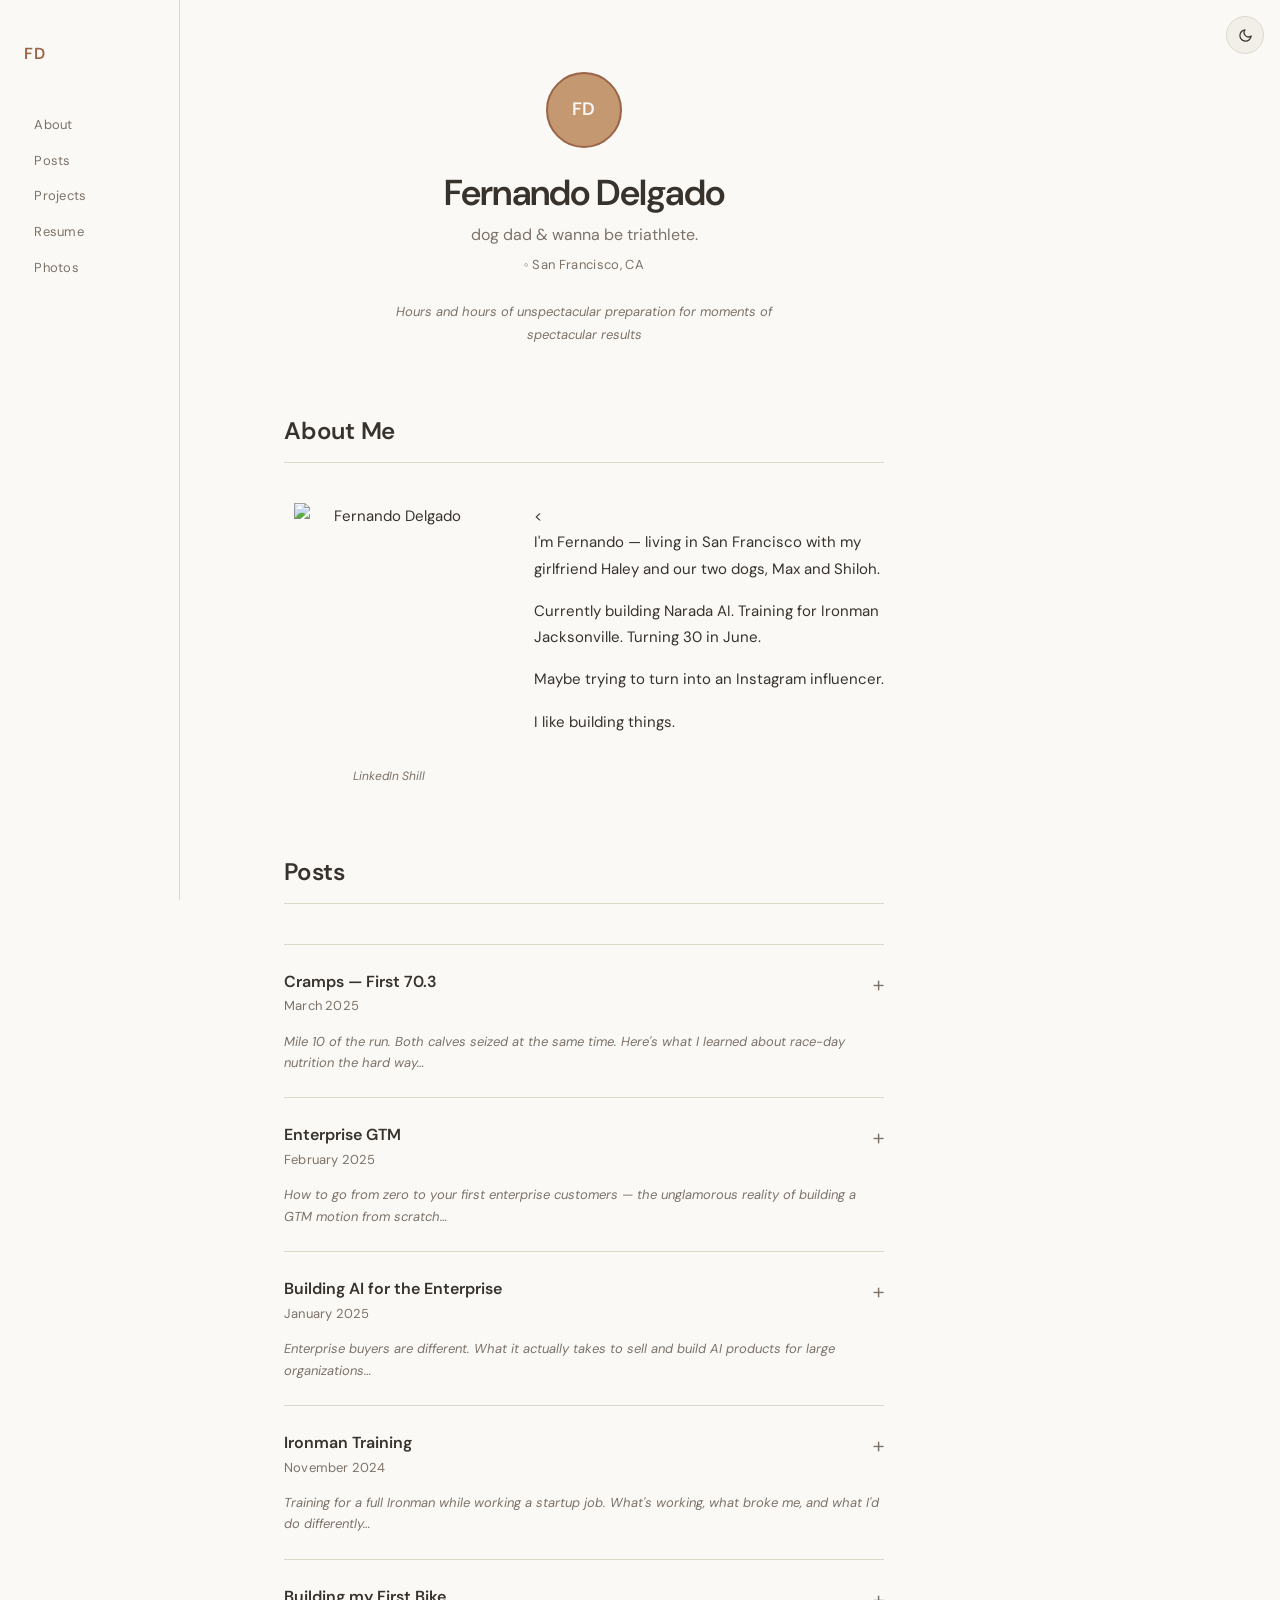
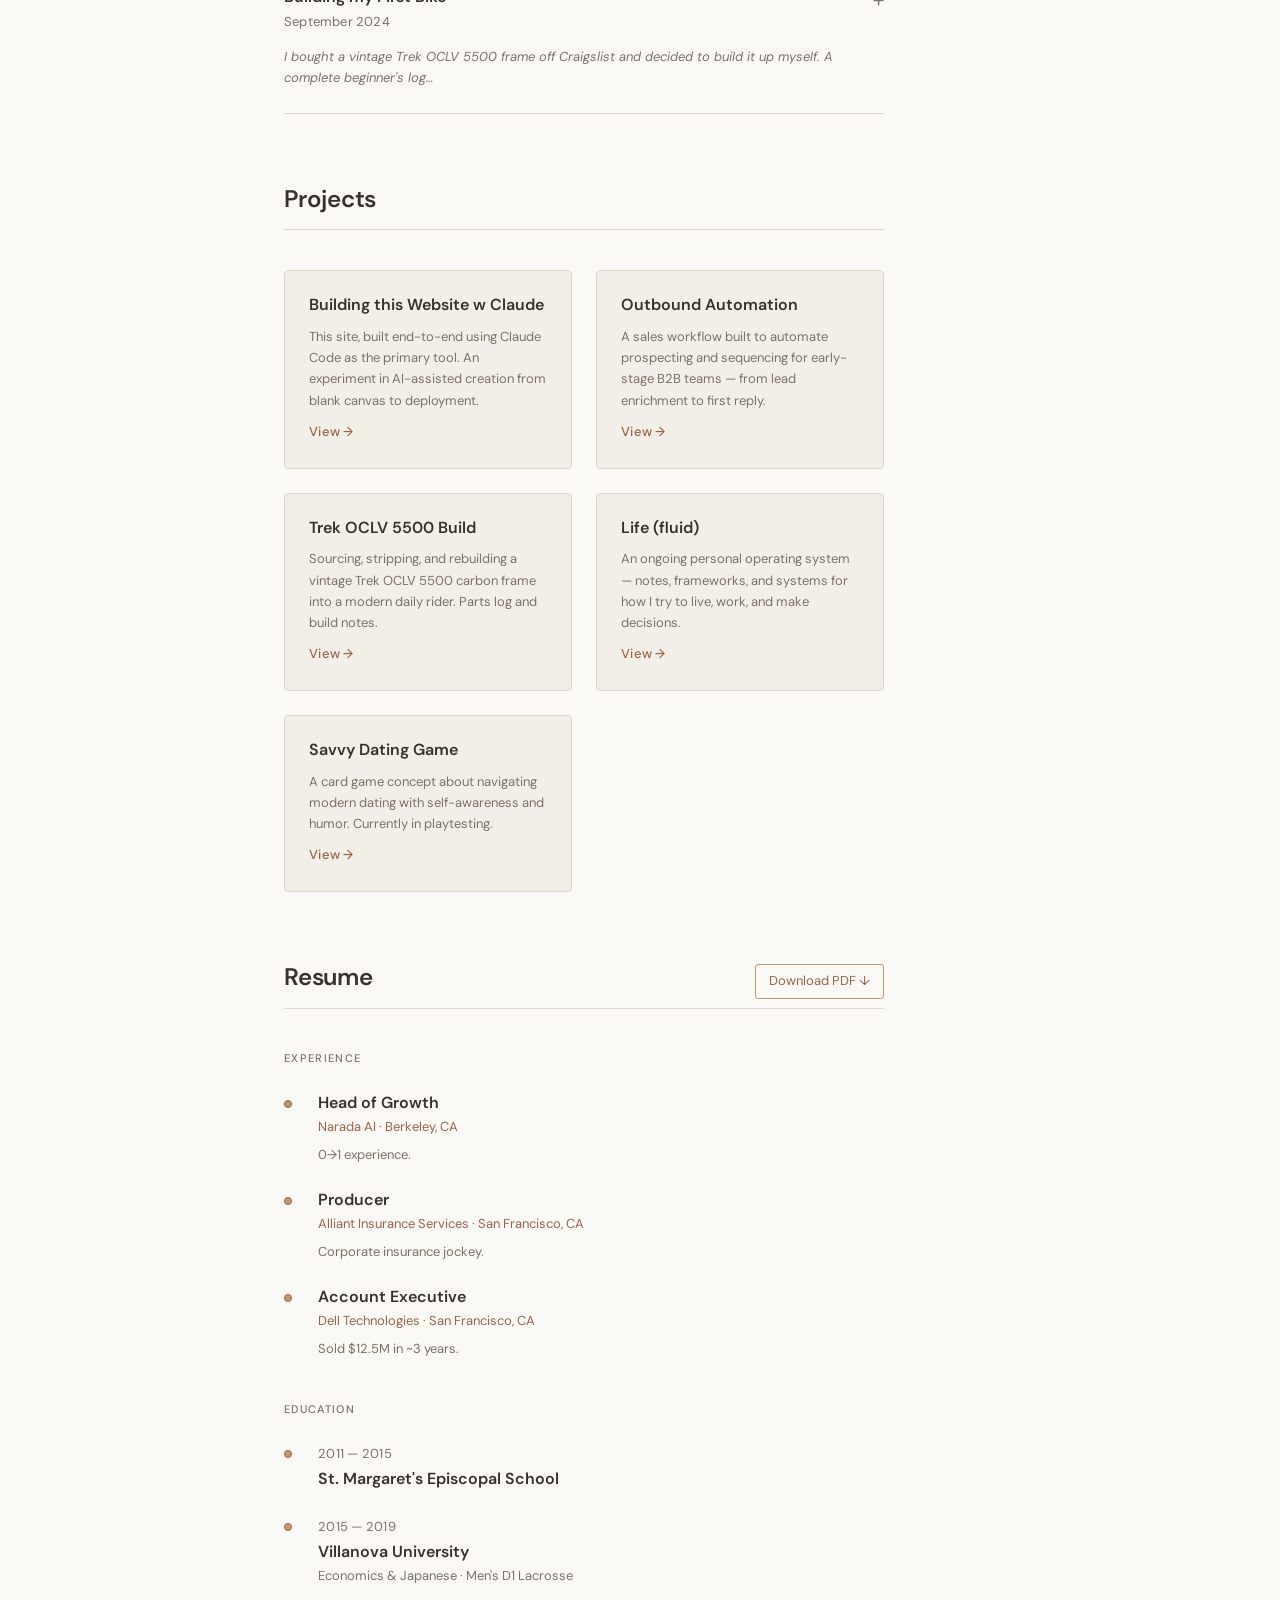
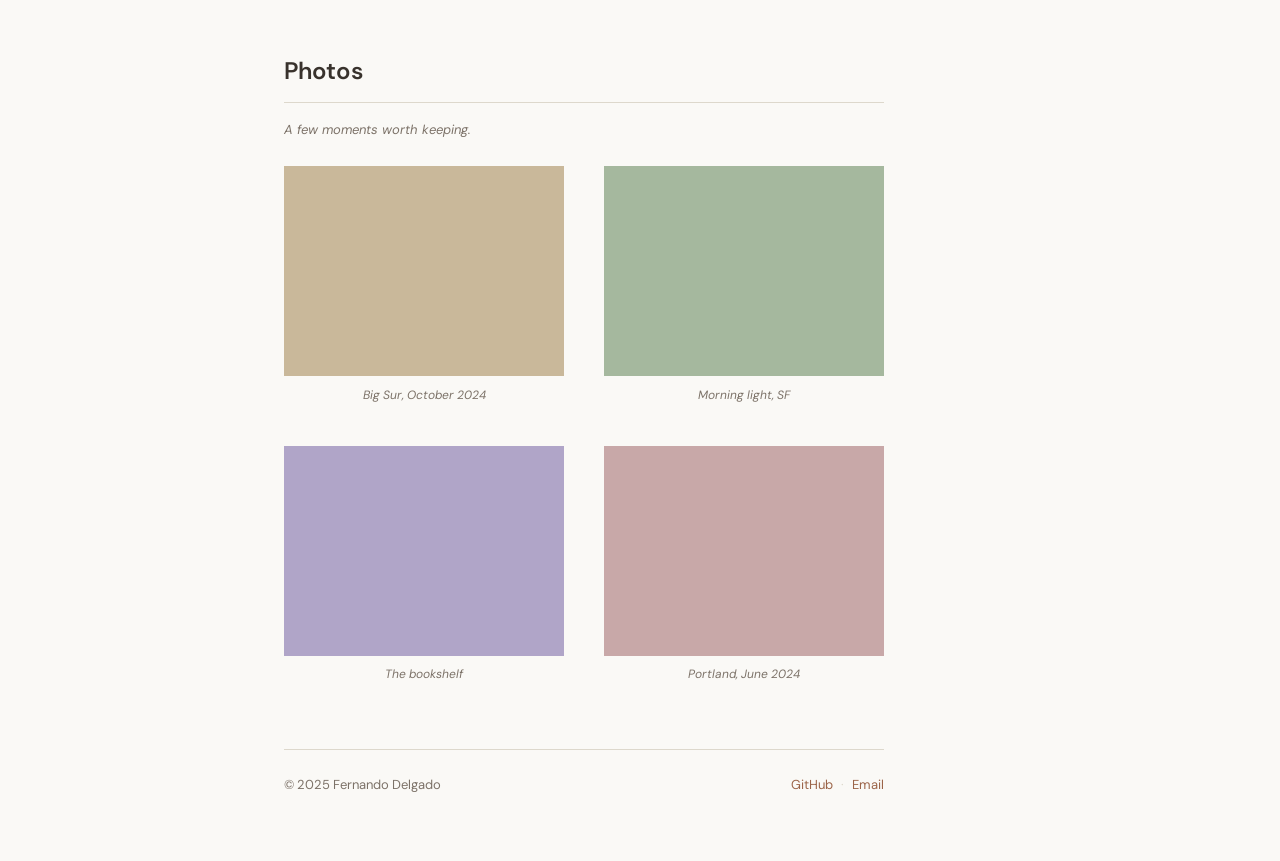
==== commit 76431bcb: "content updates" ====
--- a/index.html
+++ b/index.html
@@ -7,7 +7,7 @@
   <title>Fernando Delgado</title>
   <link rel="preconnect" href="https://fonts.googleapis.com" />
   <link rel="preconnect" href="https://fonts.gstatic.com" crossorigin />
-  <link href="https://fonts.googleapis.com/css2?family=Lora:ital,wght@0,400;0,600;1,400&family=Inter:wght@300;400;500&display=swap" rel="stylesheet" />
+  <link href="https://fonts.googleapis.com/css2?family=DM+Sans:ital,wght@0,300;0,400;0,500;0,600;1,400&display=swap" rel="stylesheet" />
   <link rel="stylesheet" href="style.css" />
 </head>
 <body>
@@ -94,7 +94,6 @@
           <!--
             REPLACE: swap the .photo-placeholder div below for a real image tag, e.g.:
             <img src="your-photo.jpg" alt="Fernando Delgado" class="about-img" />
-            The .about-img CSS class handles the vintage border/shadow styling.
           -->
          <img src="fern-headshot.jpeg" alt="Fernando Delgado" class="about-img" />
           <!-- REPLACE: photo caption -->
@@ -124,78 +123,97 @@
 
       <div class="posts-list">
 
-        <!-- ── POST 1 ── REPLACE with your own content ── -->
         <article class="post" data-post="post-1" id="post-1">
           <div class="post-header" role="button" tabindex="0" aria-expanded="false">
             <div class="post-header-text">
-              <!-- REPLACE: post title -->
-              <h3 class="post-title">On Slowing Down in a Fast Industry</h3>
-              <!-- REPLACE: publication date (datetime attr = machine-readable YYYY-MM-DD) -->
-              <time class="post-date" datetime="2025-03-14">March 14, 2025</time>
+              <h3 class="post-title">Cramps — First 70.3</h3>
+              <time class="post-date" datetime="2025-03-01">March 2025</time>
             </div>
             <span class="post-chevron" aria-hidden="true">+</span>
           </div>
-          <!-- REPLACE: short excerpt shown before expanding -->
           <p class="post-excerpt">
-            There's a quiet tension in tech between the urgency of shipping and the wisdom of waiting.
-            I've been thinking about what it means to move deliberately in an industry that celebrates speed above all else…
+            Mile 10 of the run. Both calves seized at the same time. Here's what I learned about race-day nutrition the hard way…
           </p>
           <div class="post-body" aria-hidden="true">
             <div class="post-body-inner">
               <!-- REPLACE: full post content -->
-              <p>Lorem ipsum dolor sit amet, consectetur adipiscing elit. Sed do eiusmod tempor incididunt ut labore et dolore magna aliqua. Ut enim ad minim veniam, quis nostrud exercitation ullamco laboris nisi ut aliquip ex ea commodo consequat.</p>
-              <p>Duis aute irure dolor in reprehenderit in voluptate velit esse cillum dolore eu fugiat nulla pariatur. Excepteur sint occaecat cupidatat non proident, sunt in culpa qui officia deserunt mollit anim id est laborum. Sed ut perspiciatis unde omnis iste natus error sit voluptatem accusantium doloremque laudantium.</p>
-              <p>Nemo enim ipsam voluptatem quia voluptas sit aspernatur aut odit aut fugit, sed quia consequuntur magni dolores eos qui ratione voluptatem sequi nesciunt.</p>
+              <p>Coming soon.</p>
             </div>
           </div>
         </article>
 
-        <!-- ── POST 2 ── REPLACE with your own content ── -->
         <article class="post" data-post="post-2" id="post-2">
           <div class="post-header" role="button" tabindex="0" aria-expanded="false">
             <div class="post-header-text">
-              <!-- REPLACE: post title -->
-              <h3 class="post-title">A Year of Reading Differently</h3>
-              <!-- REPLACE: publication date -->
-              <time class="post-date" datetime="2025-01-02">January 2, 2025</time>
+              <h3 class="post-title">Enterprise GTM</h3>
+              <time class="post-date" datetime="2025-02-01">February 2025</time>
             </div>
             <span class="post-chevron" aria-hidden="true">+</span>
           </div>
-          <!-- REPLACE: excerpt -->
           <p class="post-excerpt">
-            I made one resolution last year: read slower. Not fewer books, just slower.
-            The results surprised me in ways I didn't expect…
+            How to go from zero to your first enterprise customers — the unglamorous reality of building a GTM motion from scratch…
           </p>
           <div class="post-body" aria-hidden="true">
             <div class="post-body-inner">
               <!-- REPLACE: full post content -->
-              <p>Lorem ipsum dolor sit amet, consectetur adipiscing elit. Vivamus lacinia odio vitae vestibulum vestibulum. Donec in efficitur leo, in commodo orci. Sed blandit libero volutpat sed cras ornare arcu.</p>
-              <p>Nunc scelerisque viverra mauris in aliquam sem fringilla ut. Vitae suscipit tellus mauris a diam maecenas sed enim ut. Faucibus ornare suspendisse sed nisi lacus sed viverra tellus.</p>
+              <p>Coming soon.</p>
             </div>
           </div>
         </article>
 
-        <!-- ── POST 3 ── REPLACE with your own content ── -->
         <article class="post" data-post="post-3" id="post-3">
           <div class="post-header" role="button" tabindex="0" aria-expanded="false">
             <div class="post-header-text">
-              <!-- REPLACE: post title -->
-              <h3 class="post-title">Notes on Building in Public</h3>
-              <!-- REPLACE: publication date -->
-              <time class="post-date" datetime="2024-11-08">November 8, 2024</time>
+              <h3 class="post-title">Building AI for the Enterprise</h3>
+              <time class="post-date" datetime="2025-01-01">January 2025</time>
             </div>
             <span class="post-chevron" aria-hidden="true">+</span>
           </div>
-          <!-- REPLACE: excerpt -->
           <p class="post-excerpt">
-            Building in public is one of those phrases that sounds simple until you try it.
-            Here's what six months of sharing work-in-progress has taught me…
+            Enterprise buyers are different. What it actually takes to sell and build AI products for large organizations…
           </p>
           <div class="post-body" aria-hidden="true">
             <div class="post-body-inner">
               <!-- REPLACE: full post content -->
-              <p>Lorem ipsum dolor sit amet, consectetur adipiscing elit. Proin nibh augue, suscipit a, scelerisque sed, lacinia in, mi. Cras vel lorem. Etiam pellentesque aliquet tellus.</p>
-              <p>Phasellus pharetra nulla ac diam. Quisque semper justo at risus. Donec venenatis, turpis vel hendrerit interdum, dui ligula ultricies purus, sed posuere libero dui id orci. Nam congue, pede vitae dapibus aliquet, elit magna vulputate arcu.</p>
+              <p>Coming soon.</p>
+            </div>
+          </div>
+        </article>
+
+        <article class="post" data-post="post-4" id="post-4">
+          <div class="post-header" role="button" tabindex="0" aria-expanded="false">
+            <div class="post-header-text">
+              <h3 class="post-title">Ironman Training</h3>
+              <time class="post-date" datetime="2024-11-01">November 2024</time>
+            </div>
+            <span class="post-chevron" aria-hidden="true">+</span>
+          </div>
+          <p class="post-excerpt">
+            Training for a full Ironman while working a startup job. What's working, what broke me, and what I'd do differently…
+          </p>
+          <div class="post-body" aria-hidden="true">
+            <div class="post-body-inner">
+              <!-- REPLACE: full post content -->
+              <p>Coming soon.</p>
+            </div>
+          </div>
+        </article>
+
+        <article class="post" data-post="post-5" id="post-5">
+          <div class="post-header" role="button" tabindex="0" aria-expanded="false">
+            <div class="post-header-text">
+              <h3 class="post-title">Building my First Bike</h3>
+              <time class="post-date" datetime="2024-09-01">September 2024</time>
+            </div>
+            <span class="post-chevron" aria-hidden="true">+</span>
+          </div>
+          <p class="post-excerpt">
+            I bought a vintage Trek OCLV 5500 frame off Craigslist and decided to build it up myself. A complete beginner's log…
+          </p>
+          <div class="post-body" aria-hidden="true">
+            <div class="post-body-inner">
+              <!-- REPLACE: full post content -->
+              <p>Coming soon.</p>
             </div>
           </div>
         </article>
@@ -212,50 +230,38 @@
 
       <div class="projects-grid">
 
-        <!-- ── PROJECT 1 ── REPLACE with your own project ── -->
         <div class="project-card">
-          <!-- REPLACE: project name -->
-          <h3 class="project-name">Commonplace</h3>
-          <!-- REPLACE: project description -->
-          <p class="project-desc">A minimal note-taking app inspired by the commonplace books of old — for capturing quotes, ideas, and observations without friction.</p>
-          <div class="project-tags">
-            <!-- REPLACE: your tech stack -->
-            <span class="tag">React</span>
-            <span class="tag">SQLite</span>
-            <span class="tag">Electron</span>
-          </div>
-          <!-- REPLACE: link to your project (GitHub, live site, etc.) -->
+          <h3 class="project-name">Building this Website w Claude</h3>
+          <p class="project-desc">This site, built end-to-end using Claude Code as the primary tool. An experiment in AI-assisted creation from blank canvas to deployment.</p>
+          <!-- REPLACE: link to GitHub repo or live site -->
           <a href="#" class="project-link">View →</a>
         </div>
 
-        <!-- ── PROJECT 2 ── REPLACE with your own project ── -->
         <div class="project-card">
-          <!-- REPLACE: project name -->
-          <h3 class="project-name">Cartographer</h3>
-          <!-- REPLACE: project description -->
-          <p class="project-desc">A personal geography tracker — log places you've visited, add notes, and generate a printable map of your travels.</p>
-          <div class="project-tags">
-            <!-- REPLACE: your tech stack -->
-            <span class="tag">TypeScript</span>
-            <span class="tag">Mapbox</span>
-            <span class="tag">Supabase</span>
-          </div>
-          <!-- REPLACE: link to your project -->
+          <h3 class="project-name">Outbound Automation</h3>
+          <p class="project-desc">A sales workflow built to automate prospecting and sequencing for early-stage B2B teams — from lead enrichment to first reply.</p>
+          <!-- REPLACE: link to project -->
           <a href="#" class="project-link">View →</a>
         </div>
 
-        <!-- ── PROJECT 3 ── REPLACE with your own project ── -->
         <div class="project-card">
-          <!-- REPLACE: project name -->
-          <h3 class="project-name">Slow Reader</h3>
-          <!-- REPLACE: project description -->
-          <p class="project-desc">A browser extension that adds a reading time estimate and a "save for later" queue to any article — built for deliberate reading habits.</p>
-          <div class="project-tags">
-            <!-- REPLACE: your tech stack -->
-            <span class="tag">JavaScript</span>
-            <span class="tag">Chrome API</span>
-          </div>
-          <!-- REPLACE: link to your project -->
+          <h3 class="project-name">Trek OCLV 5500 Build</h3>
+          <p class="project-desc">Sourcing, stripping, and rebuilding a vintage Trek OCLV 5500 carbon frame into a modern daily rider. Parts log and build notes.</p>
+          <!-- REPLACE: link to project -->
+          <a href="#" class="project-link">View →</a>
+        </div>
+
+        <div class="project-card">
+          <h3 class="project-name">Life (fluid)</h3>
+          <p class="project-desc">An ongoing personal operating system — notes, frameworks, and systems for how I try to live, work, and make decisions.</p>
+          <!-- REPLACE: link to project -->
+          <a href="#" class="project-link">View →</a>
+        </div>
+
+        <div class="project-card">
+          <h3 class="project-name">Savvy Dating Game</h3>
+          <p class="project-desc">A card game concept about navigating modern dating with self-awareness and humor. Currently in playtesting.</p>
+          <!-- REPLACE: link to project -->
           <a href="#" class="project-link">View →</a>
         </div>
 
@@ -278,50 +284,49 @@
 
         <h3 class="timeline-group">Experience</h3>
 
-        <!-- ── JOB 1 ── REPLACE with your own experience ── -->
         <div class="timeline-item">
           <div class="tl-dot" aria-hidden="true"></div>
           <div class="tl-body">
-            <!-- REPLACE: date range -->
-            <span class="tl-date">2022 — Present</span>
-            <!-- REPLACE: job title -->
-            <h4 class="tl-role">Senior Software Engineer</h4>
-            <!-- REPLACE: company · location -->
-            <p class="tl-org">Acme Corp · San Francisco, CA</p>
-            <!-- REPLACE: one-line description of impact -->
-            <p class="tl-desc">Led development of the core product API, reducing latency by 40% and improving developer experience for 200+ internal consumers.</p>
-          </div>
-        </div>
-
-        <!-- ── JOB 2 ── REPLACE with your own experience ── -->
+            <h4 class="tl-role">Head of Growth</h4>
+            <p class="tl-org">Narada AI · Berkeley, CA</p>
+            <p class="tl-desc">0→1 experience.</p>
+          </div>
+        </div>
+
         <div class="timeline-item">
           <div class="tl-dot" aria-hidden="true"></div>
           <div class="tl-body">
-            <!-- REPLACE: date range -->
-            <span class="tl-date">2019 — 2022</span>
-            <!-- REPLACE: job title -->
-            <h4 class="tl-role">Software Engineer</h4>
-            <!-- REPLACE: company · location -->
-            <p class="tl-org">Startup Inc · Remote</p>
-            <!-- REPLACE: description -->
-            <p class="tl-desc">Built the initial data pipeline infrastructure and contributed to a frontend redesign that increased user retention by 25%.</p>
-          </div>
-        </div>
-
-        <h3 class="timeline-group">Education</h3>
-
-        <!-- ── EDUCATION ── REPLACE with your own ── -->
+            <h4 class="tl-role">Producer</h4>
+            <p class="tl-org">Alliant Insurance Services · San Francisco, CA</p>
+            <p class="tl-desc">Corporate insurance jockey.</p>
+          </div>
+        </div>
+
         <div class="timeline-item">
           <div class="tl-dot" aria-hidden="true"></div>
           <div class="tl-body">
-            <!-- REPLACE: years -->
+            <h4 class="tl-role">Account Executive</h4>
+            <p class="tl-org">Dell Technologies · San Francisco, CA</p>
+            <p class="tl-desc">Sold $12.5M in ~3 years.</p>
+          </div>
+        </div>
+
+        <h3 class="timeline-group">Education</h3>
+
+        <div class="timeline-item">
+          <div class="tl-dot" aria-hidden="true"></div>
+          <div class="tl-body">
+            <span class="tl-date">2011 — 2015</span>
+            <h4 class="tl-role">St. Margaret's Episcopal School</h4>
+          </div>
+        </div>
+
+        <div class="timeline-item">
+          <div class="tl-dot" aria-hidden="true"></div>
+          <div class="tl-body">
             <span class="tl-date">2015 — 2019</span>
-            <!-- REPLACE: degree -->
-            <h4 class="tl-role">B.S. Computer Science</h4>
-            <!-- REPLACE: institution -->
-            <p class="tl-org">University of California, Berkeley</p>
-            <!-- REPLACE: focus / honors / activities -->
-            <p class="tl-desc">Focus on human-computer interaction and distributed systems.</p>
+            <h4 class="tl-role">Villanova University</h4>
+            <p class="tl-desc">Economics &amp; Japanese · Men's D1 Lacrosse</p>
           </div>
         </div>
 
--- a/style.css
+++ b/style.css
@@ -21,8 +21,8 @@
 
   /* ── Typography ────────────────────────────────────────────────
      Swap font names here to change the whole site's typeface.     */
-  --ff-serif: 'Lora', Georgia, 'Times New Roman', serif;
-  --ff-sans:  'Inter', -apple-system, BlinkMacSystemFont, 'Segoe UI', sans-serif;
+  --ff-serif: 'DM Sans', -apple-system, BlinkMacSystemFont, 'Segoe UI', sans-serif;
+  --ff-sans:  'DM Sans', -apple-system, BlinkMacSystemFont, 'Segoe UI', sans-serif;
 
   /* ── Font sizes (scale) ──────────────────────────────────────── */
   --fz-xs:   0.75rem;     /*  12px */
@@ -405,13 +405,13 @@
    ================================================================ */
 .about-layout {
   display: grid;
-  grid-template-columns: 130px 1fr;
+  grid-template-columns: 210px 1fr;
   gap: var(--sp-lg);
   align-items: start;
 }
 
 /* Stack photo above text on narrow screens */
-@media (max-width: 520px) {
+@media (max-width: 580px) {
   .about-layout {
     grid-template-columns: 1fr;
   }
@@ -422,31 +422,27 @@
 /* Shared placeholder rectangle style (used for about photo + scrapbook) */
 .photo-placeholder {
   background-color: var(--clr-surface);
-  border: 1px solid var(--clr-border);
-  box-shadow: 4px 4px 0 var(--clr-border);
   display: flex;
   align-items: center;
   justify-content: center;
   color: var(--clr-muted);
   font-style: italic;
   font-size: var(--fz-xs);
-  transition: background-color var(--t-slow), border-color var(--t-slow), box-shadow var(--t-slow);
+  transition: background-color var(--t-slow);
 }
 
 /* Size for about section photo slot */
 .about-photo-block {
-  width: 110px;
-  height: 148px;
+  width: 190px;
+  height: 255px;
   margin: 0 auto var(--sp-xs);
 }
 
 /* If you replace the placeholder with a real <img class="about-img">, this styles it */
 img.about-img {
-  width: 110px;
-  height: 148px;
+  width: 190px;
+  height: 255px;
   object-fit: cover;
-  border: 1px solid var(--clr-border);
-  box-shadow: 4px 4px 0 var(--clr-border);
   display: block;
   margin: 0 auto var(--sp-xs);
 }
@@ -739,7 +735,6 @@
   display: grid;
   grid-template-columns: 1fr 1fr;
   gap: var(--sp-lg);
-  padding: var(--sp-xs) var(--sp-xs);   /* a little room for the rotated photos */
 }
 
 @media (max-width: 480px) {
@@ -752,9 +747,6 @@
 .scrapbook-block {
   width: 100%;
   aspect-ratio: 4 / 3;
-  border: 2px solid var(--clr-border);
-  box-shadow: 3px 3px 0 var(--clr-border);
-  transition: border-color var(--t-slow), box-shadow var(--t-slow);
 }
 
 /* If you use a real <img> inside .scrapbook-photo, apply this class to it */
@@ -762,8 +754,6 @@
   width: 100%;
   aspect-ratio: 4 / 3;
   object-fit: cover;
-  border: 2px solid var(--clr-border);
-  box-shadow: 3px 3px 0 var(--clr-border);
   display: block;
 }
 
@@ -775,9 +765,8 @@
   text-align: center;
 }
 
-/* Alternating slight rotation for a relaxed, pinned-to-board feel */
-.tilt-l { transform: rotate(-1.4deg); }
-.tilt-r { transform: rotate(0.9deg);  }
+/* No tilt — clean boxes */
+.tilt-l, .tilt-r { transform: none; }
 
 
 /* ================================================================
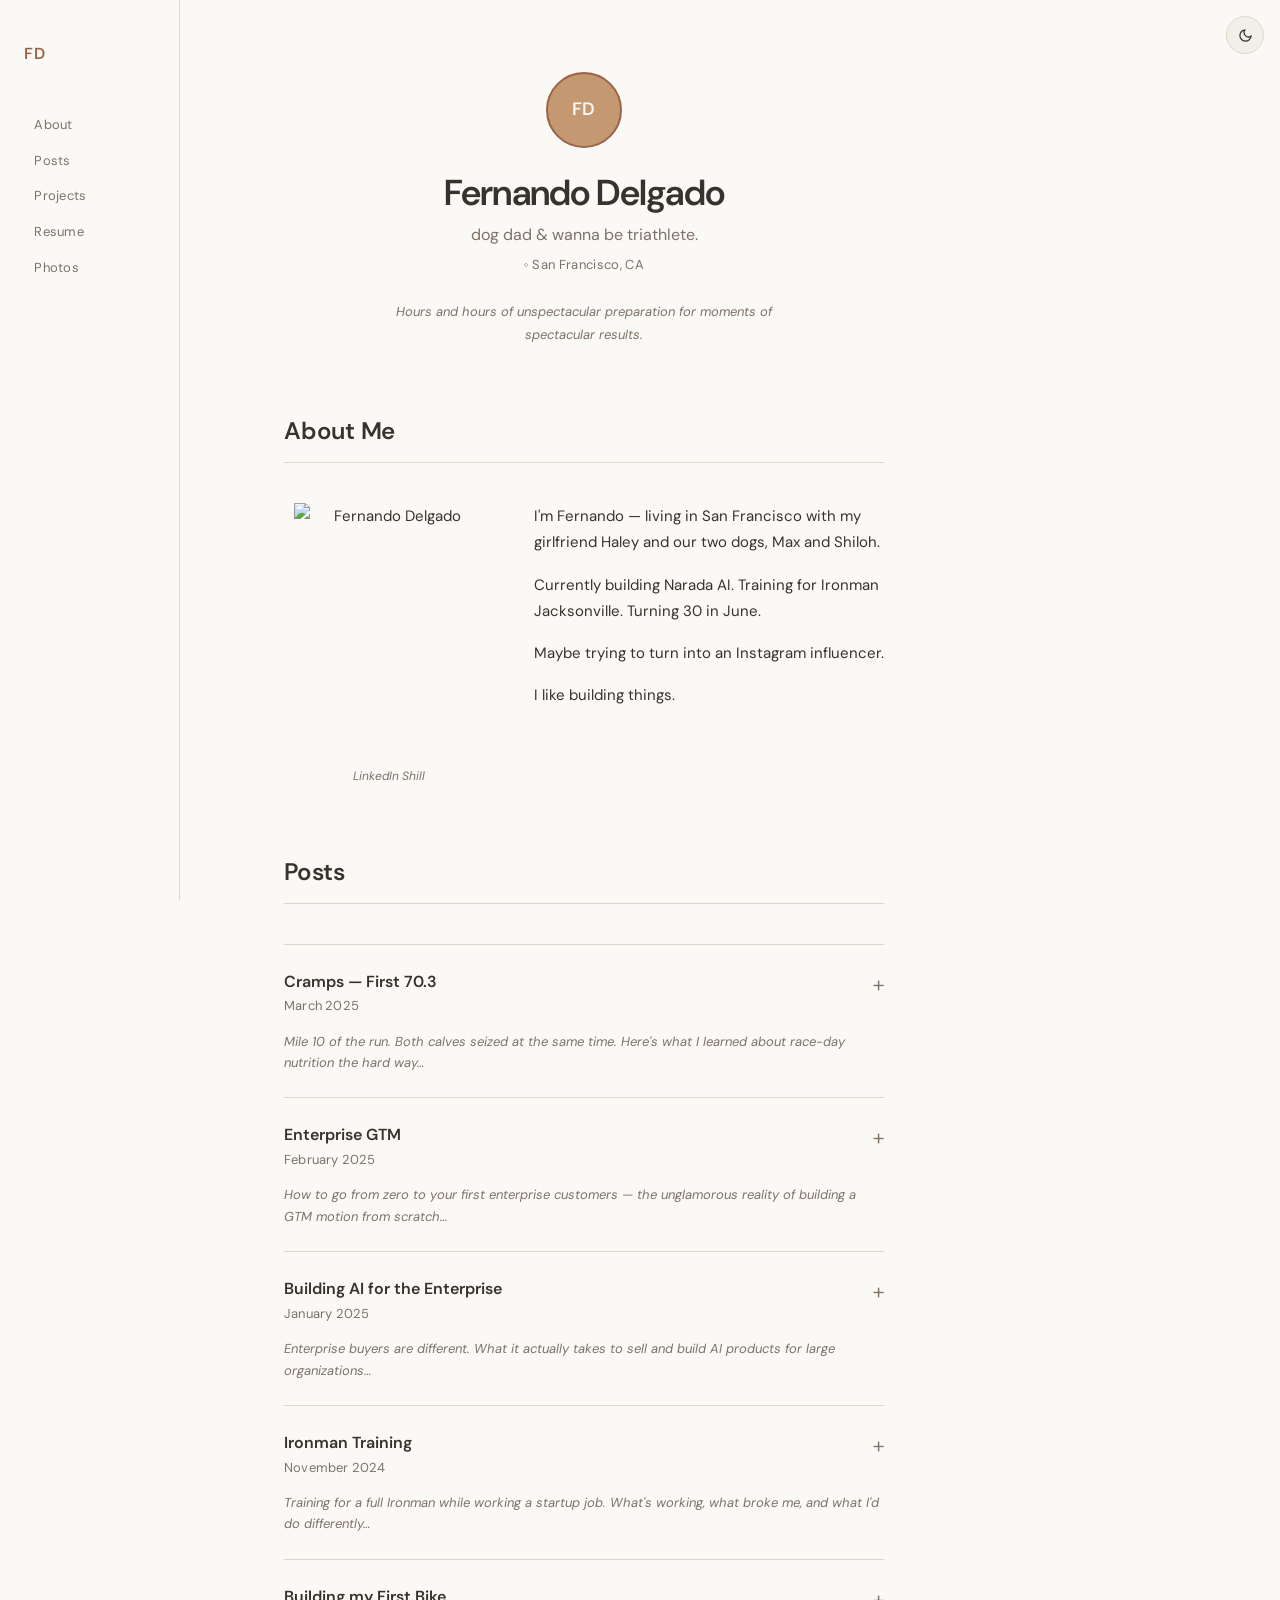
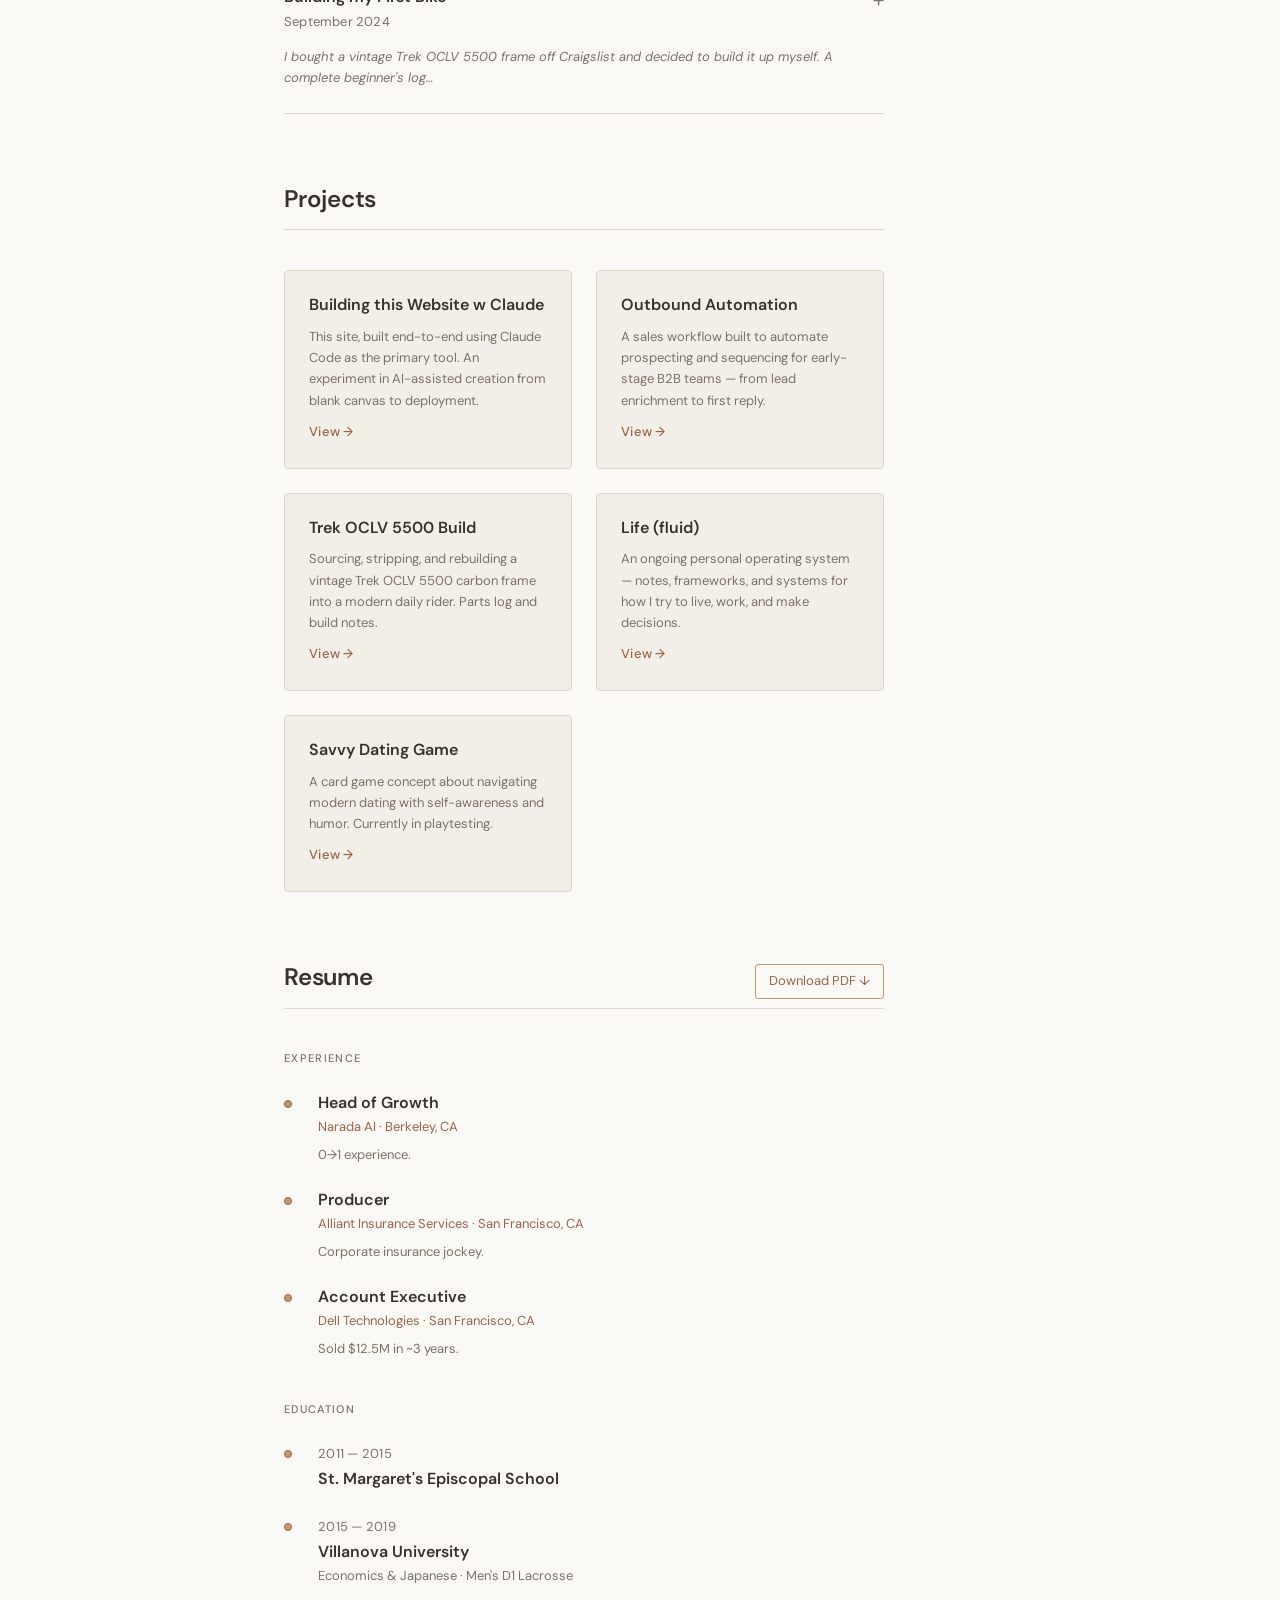
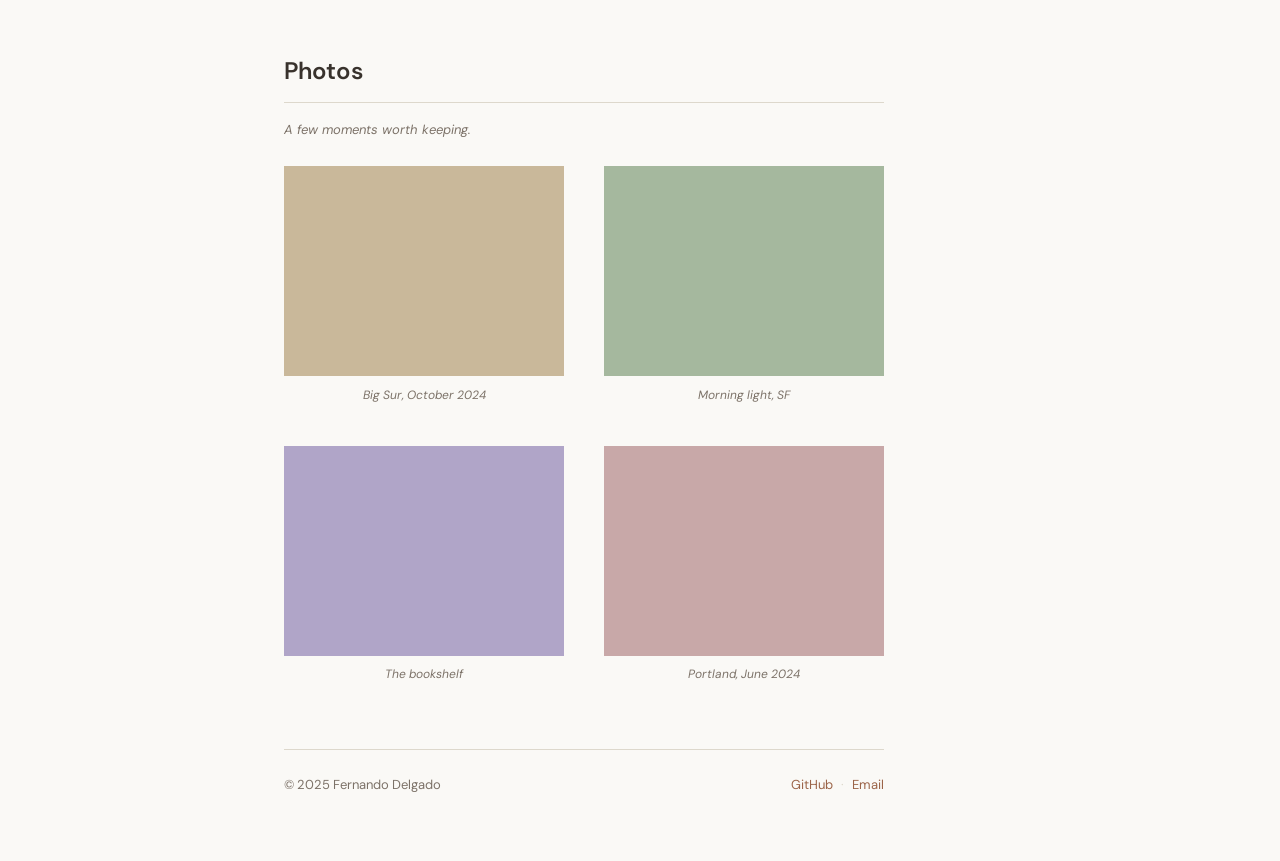
==== commit c9add330: "fix html typos from manual edits" ====
--- a/index.html
+++ b/index.html
@@ -75,9 +75,8 @@
 
       <!-- REPLACE: your favorite quote or personal tagline -->
       <blockquote class="hero-quote">
-        Hours and hours of unspectacular preparation for moments of spectacular results<br />
-  
- 
+        Hours and hours of unspectacular preparation for moments of spectacular results.
+      </blockquote>
 
     </section>
 
@@ -95,20 +94,20 @@
             REPLACE: swap the .photo-placeholder div below for a real image tag, e.g.:
             <img src="your-photo.jpg" alt="Fernando Delgado" class="about-img" />
           -->
-         <img src="fern-headshot.jpeg" alt="Fernando Delgado" class="about-img" />
+          <img src="photos/fern-headshot.jpeg" alt="Fernando Delgado" class="about-img" />
           <!-- REPLACE: photo caption -->
           <p class="photo-caption">LinkedIn Shill </p>
         </div>
 
         <div class="about-text">
           <!-- REPLACE: your bio (3–4 paragraphs recommended) -->
-          <<p>I'm Fernando — living in San Francisco with my girlfriend Haley and our two dogs, Max and Shiloh.</p>
-
-<p>Currently building Narada AI. Training for Ironman Jacksonville. Turning 30 in June.</p>
-
-<p>Maybe trying to turn into an Instagram influencer.</p>
-
-</p>I like building things.</p>
+          <p>I'm Fernando — living in San Francisco with my girlfriend Haley and our two dogs, Max and Shiloh.</p>
+
+          <p>Currently building Narada AI. Training for Ironman Jacksonville. Turning 30 in June.</p>
+
+          <p>Maybe trying to turn into an Instagram influencer.</p>
+
+          <p>I like building things.</p>
         </div>
 
       </div>
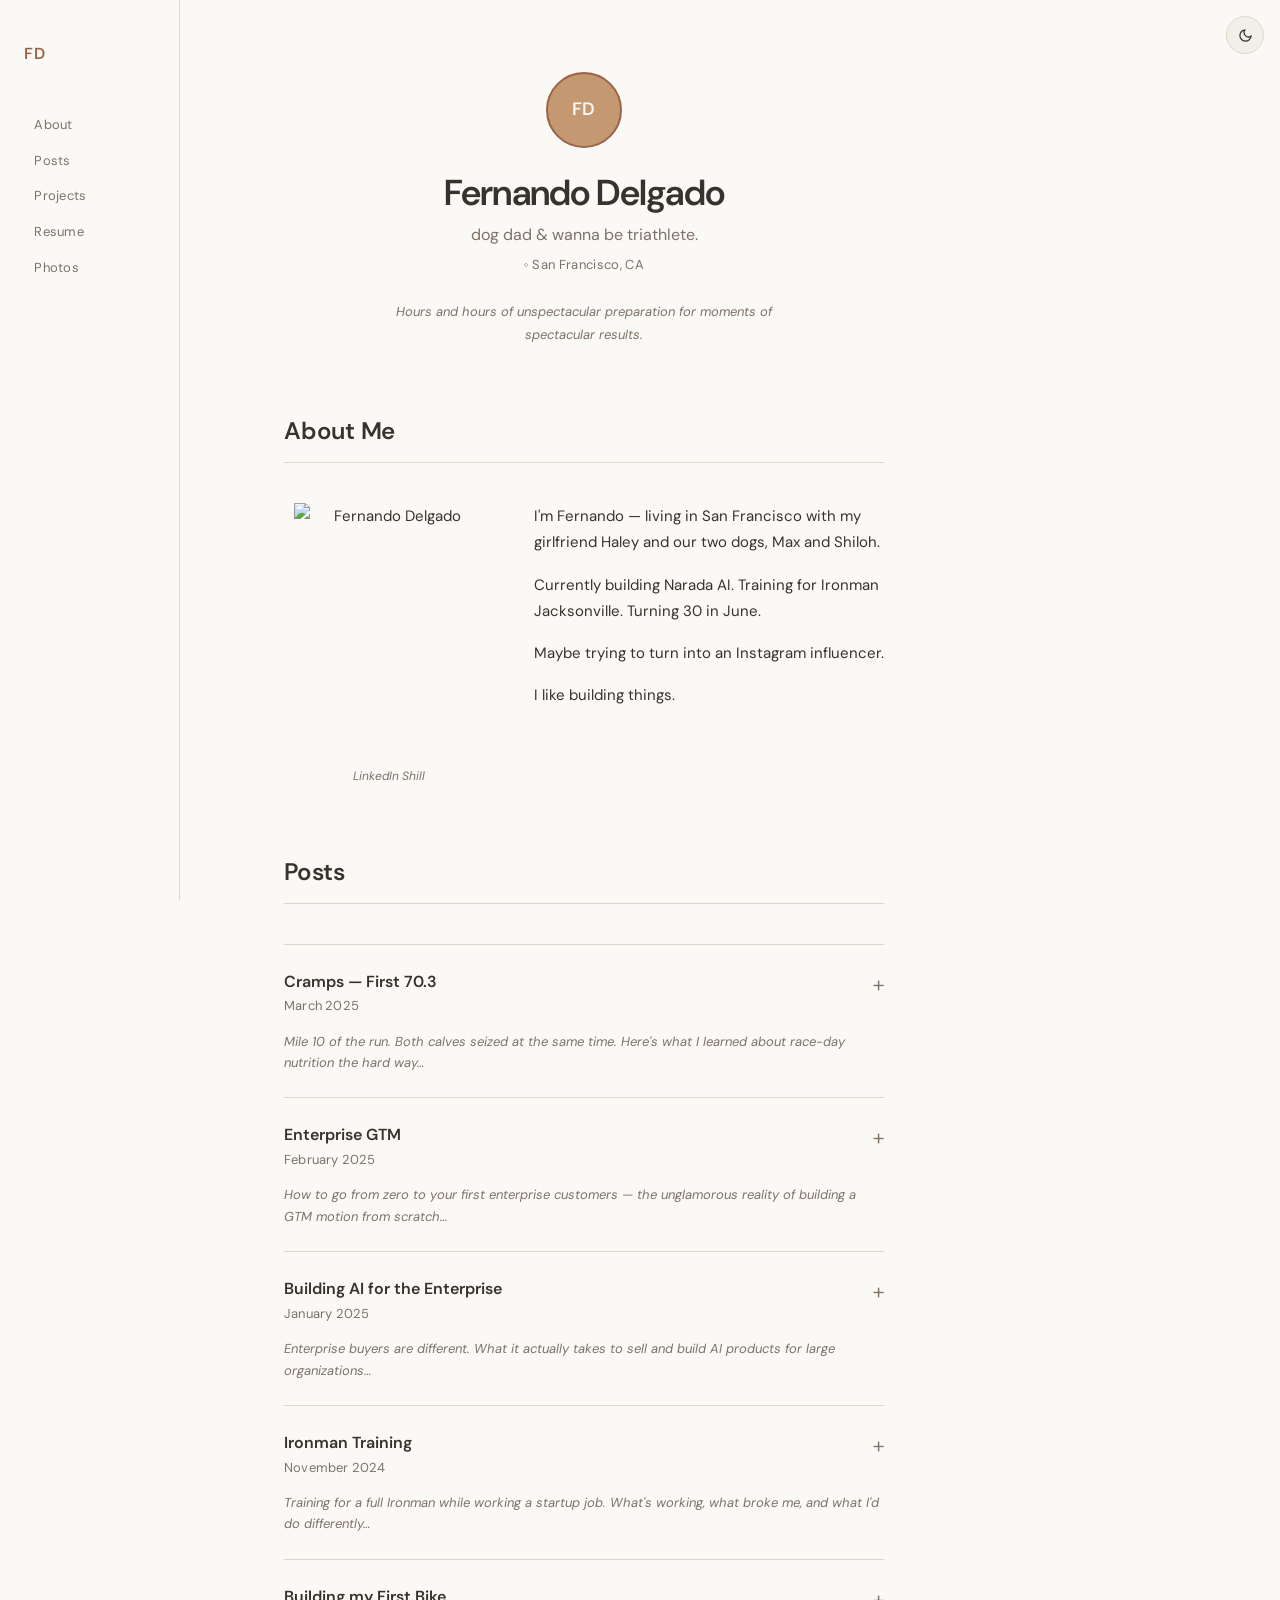
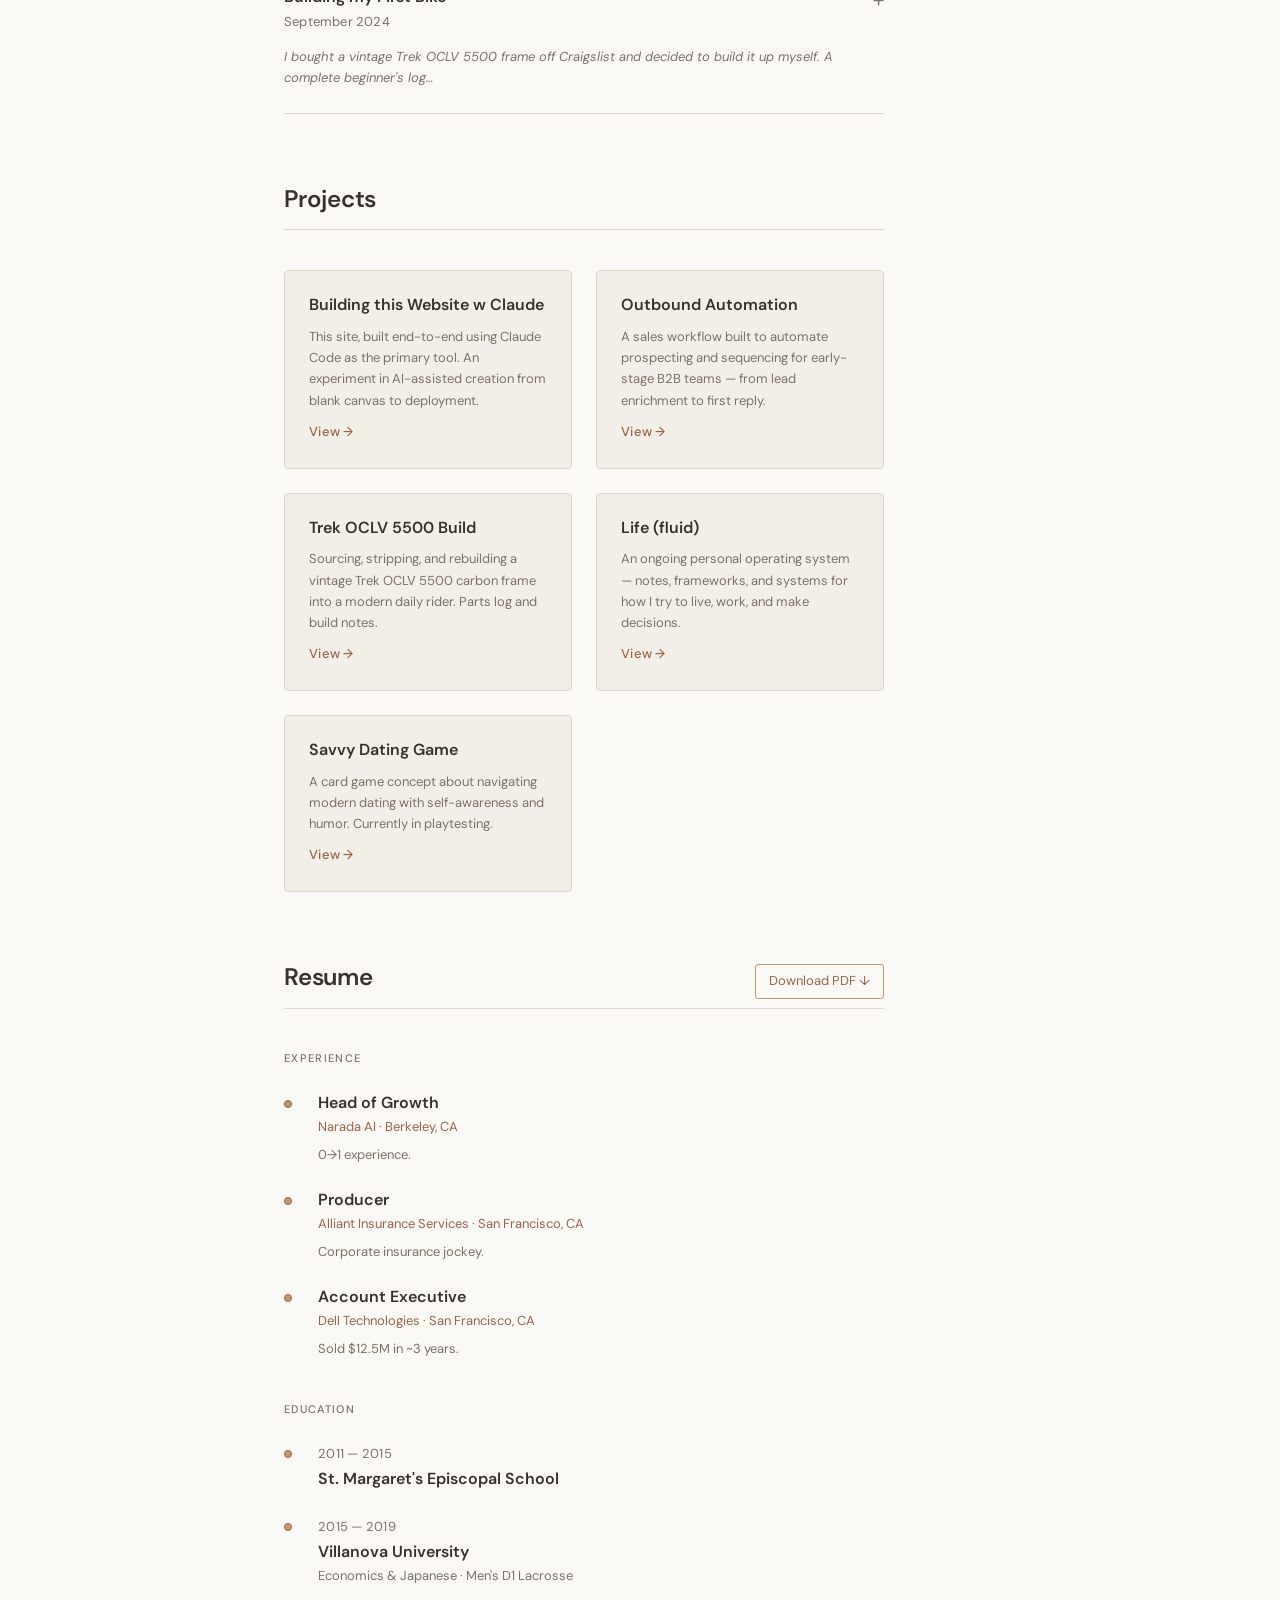
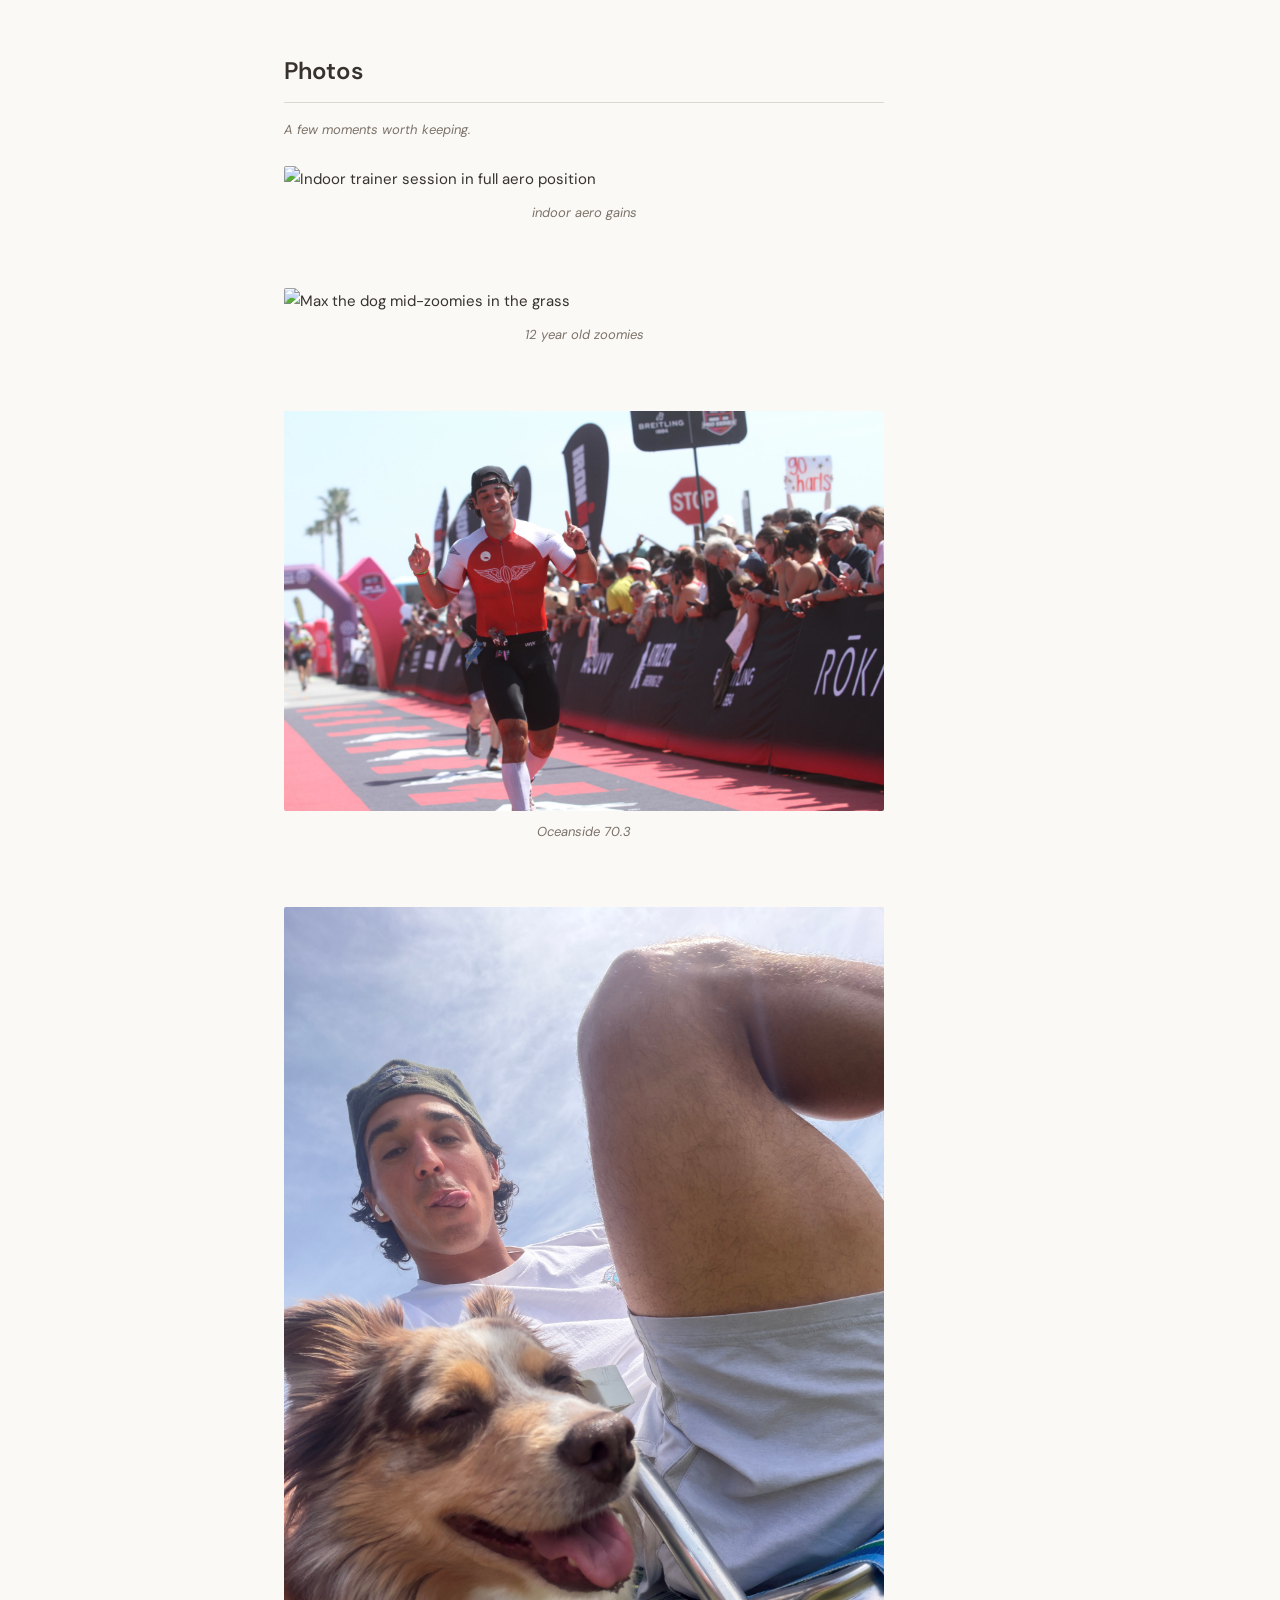
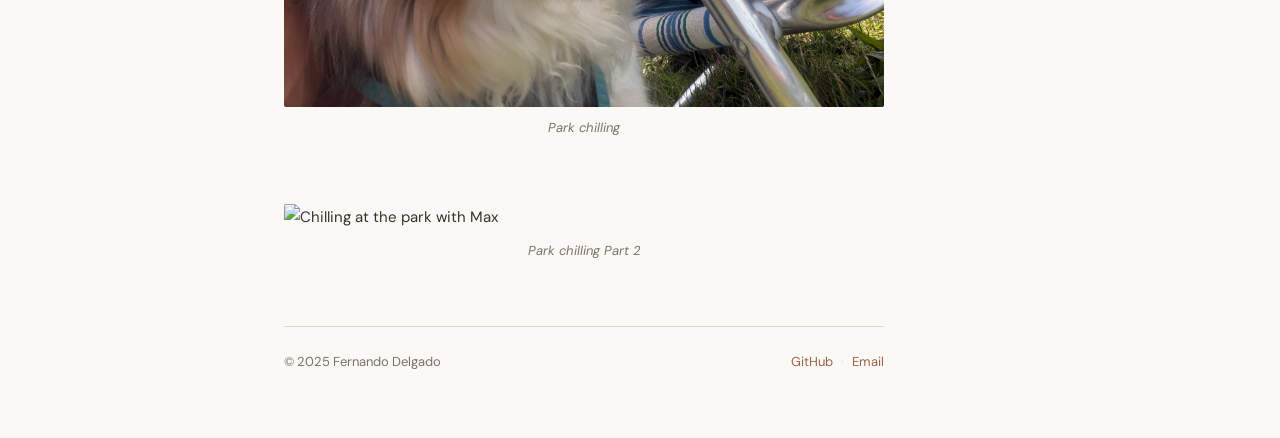
==== commit bc720638: "add real photos to photo grid, single column layout" ====
--- a/index.html
+++ b/index.html
@@ -342,38 +342,29 @@
 
       <div class="photo-grid">
 
-        <!--
-          REPLACE: swap the .photo-placeholder div for a real <img> tag, e.g.:
-            <img src="photos/big-sur.jpg" alt="Big Sur coast at sunset" />
-          Keep the <figure> wrapper and <figcaption>.
-        -->
-
-        <!-- REPLACE: photo 1 -->
-        <figure class="scrapbook-photo tilt-l">
-          <div class="photo-placeholder scrapbook-block" style="background-color: #c9b89a;" aria-hidden="true"></div>
-          <!-- REPLACE: caption -->
-          <figcaption>Big Sur, October 2024</figcaption>
-        </figure>
-
-        <!-- REPLACE: photo 2 -->
-        <figure class="scrapbook-photo tilt-r">
-          <div class="photo-placeholder scrapbook-block" style="background-color: #a5b89e;" aria-hidden="true"></div>
-          <!-- REPLACE: caption -->
-          <figcaption>Morning light, SF</figcaption>
-        </figure>
-
-        <!-- REPLACE: photo 3 -->
-        <figure class="scrapbook-photo tilt-r">
-          <div class="photo-placeholder scrapbook-block" style="background-color: #b0a5c8;" aria-hidden="true"></div>
-          <!-- REPLACE: caption -->
-          <figcaption>The bookshelf</figcaption>
-        </figure>
-
-        <!-- REPLACE: photo 4 -->
-        <figure class="scrapbook-photo tilt-l">
-          <div class="photo-placeholder scrapbook-block" style="background-color: #c8a8a8;" aria-hidden="true"></div>
-          <!-- REPLACE: caption -->
-          <figcaption>Portland, June 2024</figcaption>
+        <figure class="scrapbook-photo">
+          <img src="photos/indoor-trainer-helmet.jpg" alt="Indoor trainer session in full aero position" />
+          <figcaption>indoor aero gains</figcaption>
+        </figure>
+
+        <figure class="scrapbook-photo">
+          <img src="photos/max-jumping.jpg" alt="Max the dog mid-zoomies in the grass" />
+          <figcaption>12 year old zoomies</figcaption>
+        </figure>
+
+        <figure class="scrapbook-photo">
+          <img src="photos/70.3.jpeg" alt="Crossing the finish line at Oceanside 70.3" />
+          <figcaption>Oceanside 70.3</figcaption>
+        </figure>
+
+        <figure class="scrapbook-photo">
+          <img src="photos/IMG_9611.jpeg" alt="Chilling at the park with Shiloh" />
+          <figcaption>Park chilling</figcaption>
+        </figure>
+
+        <figure class="scrapbook-photo">
+          <img src="photos/IMG_9617.jpeg" alt="Chilling at the park with Max" />
+          <figcaption>Park chilling Part 2</figcaption>
         </figure>
 
       </div>
--- a/style.css
+++ b/style.css
@@ -733,33 +733,23 @@
    ================================================================ */
 .photo-grid {
   display: grid;
-  grid-template-columns: 1fr 1fr;
-  gap: var(--sp-lg);
-}
-
-@media (max-width: 480px) {
-  .photo-grid { grid-template-columns: 1fr; }
+  grid-template-columns: 1fr;   /* single column — one photo per row */
+  gap: var(--sp-xl);
 }
 
 .scrapbook-photo { margin: 0; }
 
-/* Scrapbook placeholder (replace with <img> when you have real photos) */
-.scrapbook-block {
-  width: 100%;
-  aspect-ratio: 4 / 3;
-}
-
-/* If you use a real <img> inside .scrapbook-photo, apply this class to it */
+/* Real photos: full width, natural height */
 .scrapbook-photo img {
   width: 100%;
-  aspect-ratio: 4 / 3;
-  object-fit: cover;
+  height: auto;
   display: block;
+  border-radius: 2px;
 }
 
 .scrapbook-photo figcaption {
-  margin-top: 0.55rem;
-  font-size: var(--fz-xs);
+  margin-top: 0.6rem;
+  font-size: var(--fz-sm);
   color: var(--clr-muted);
   font-style: italic;
   text-align: center;
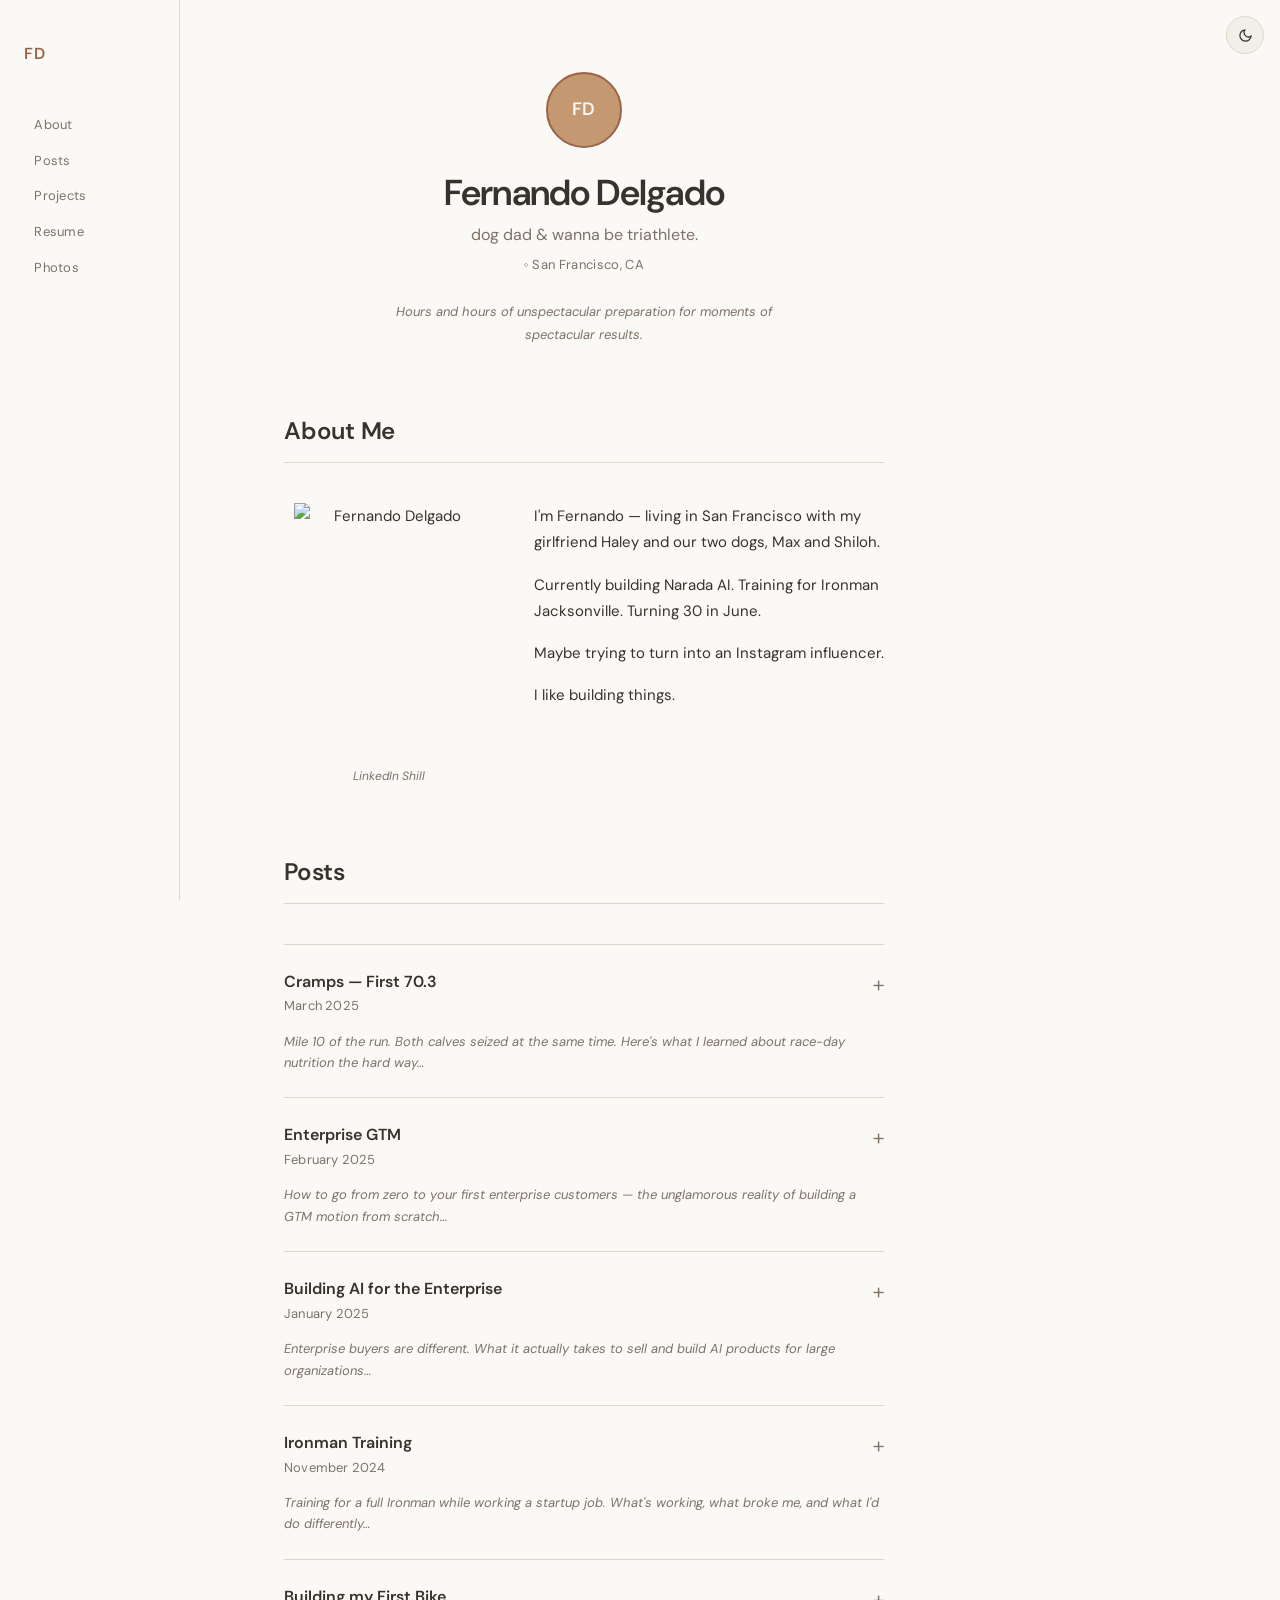
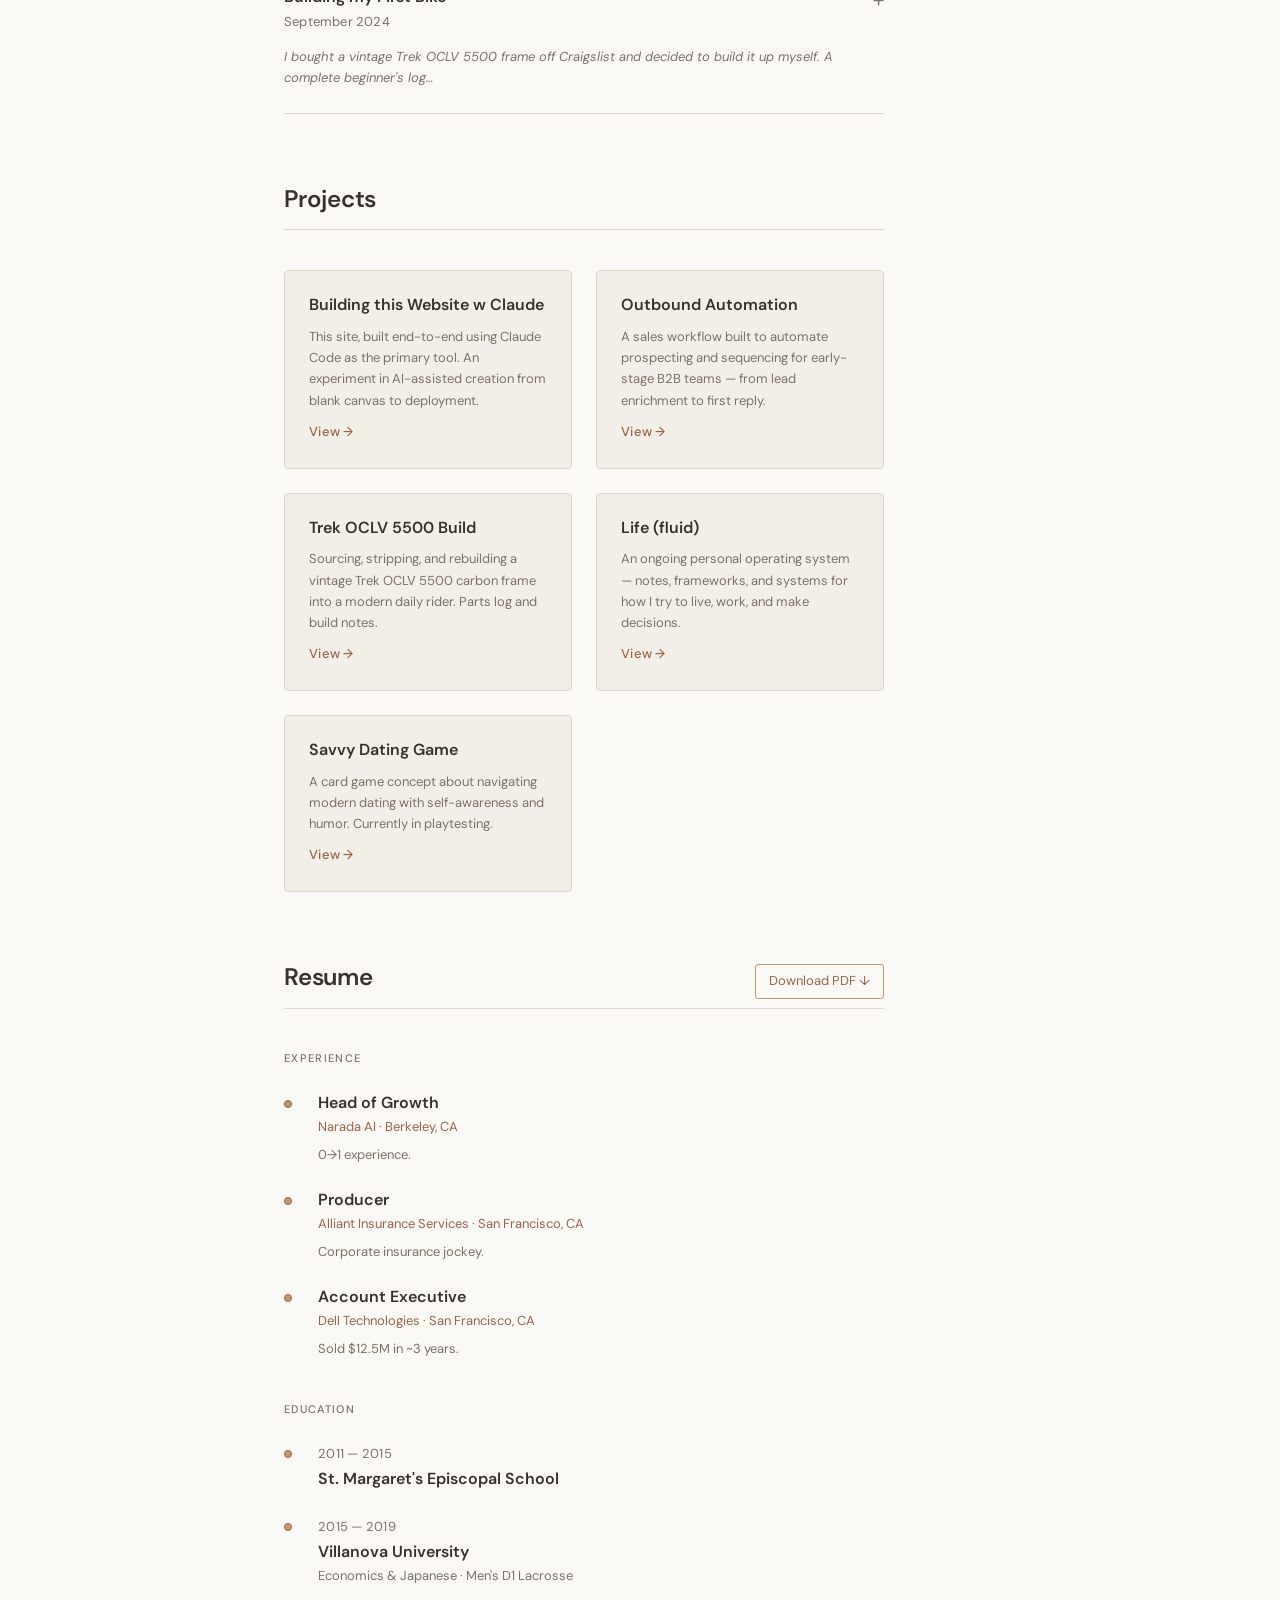
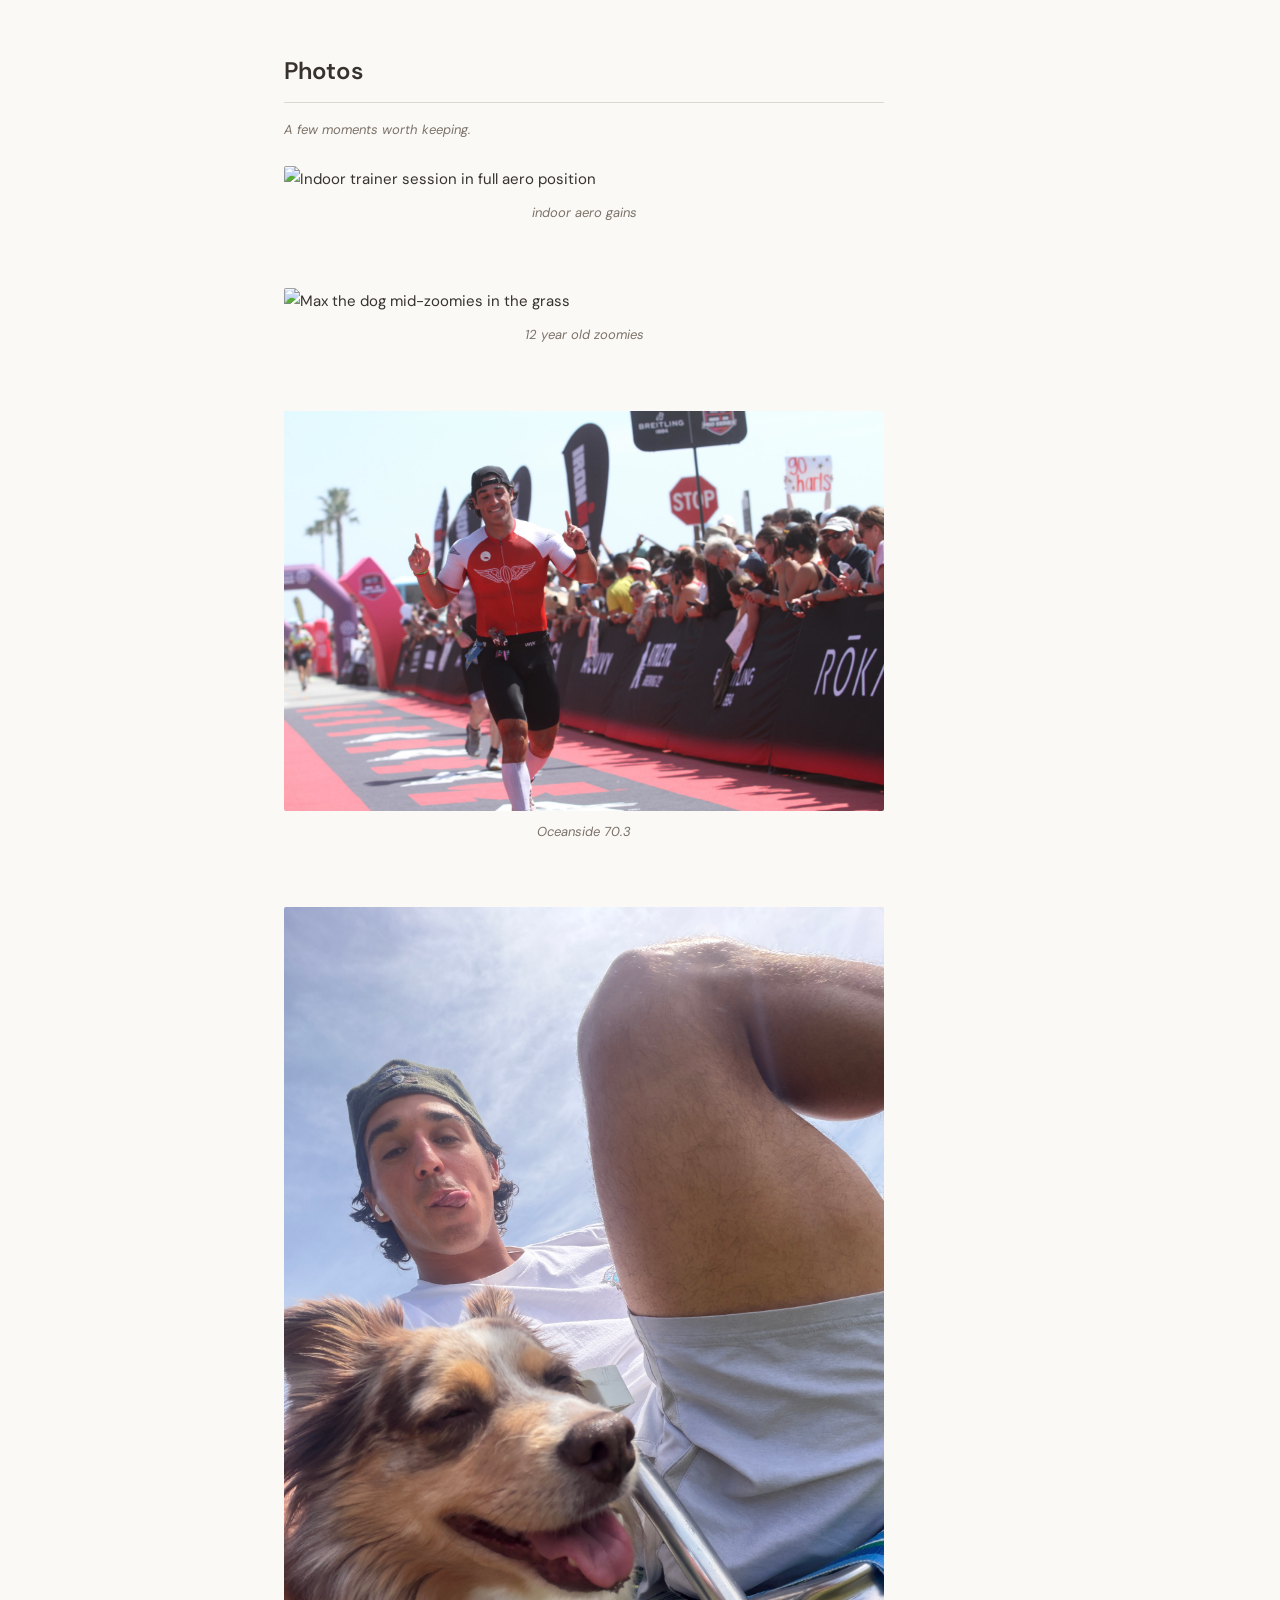
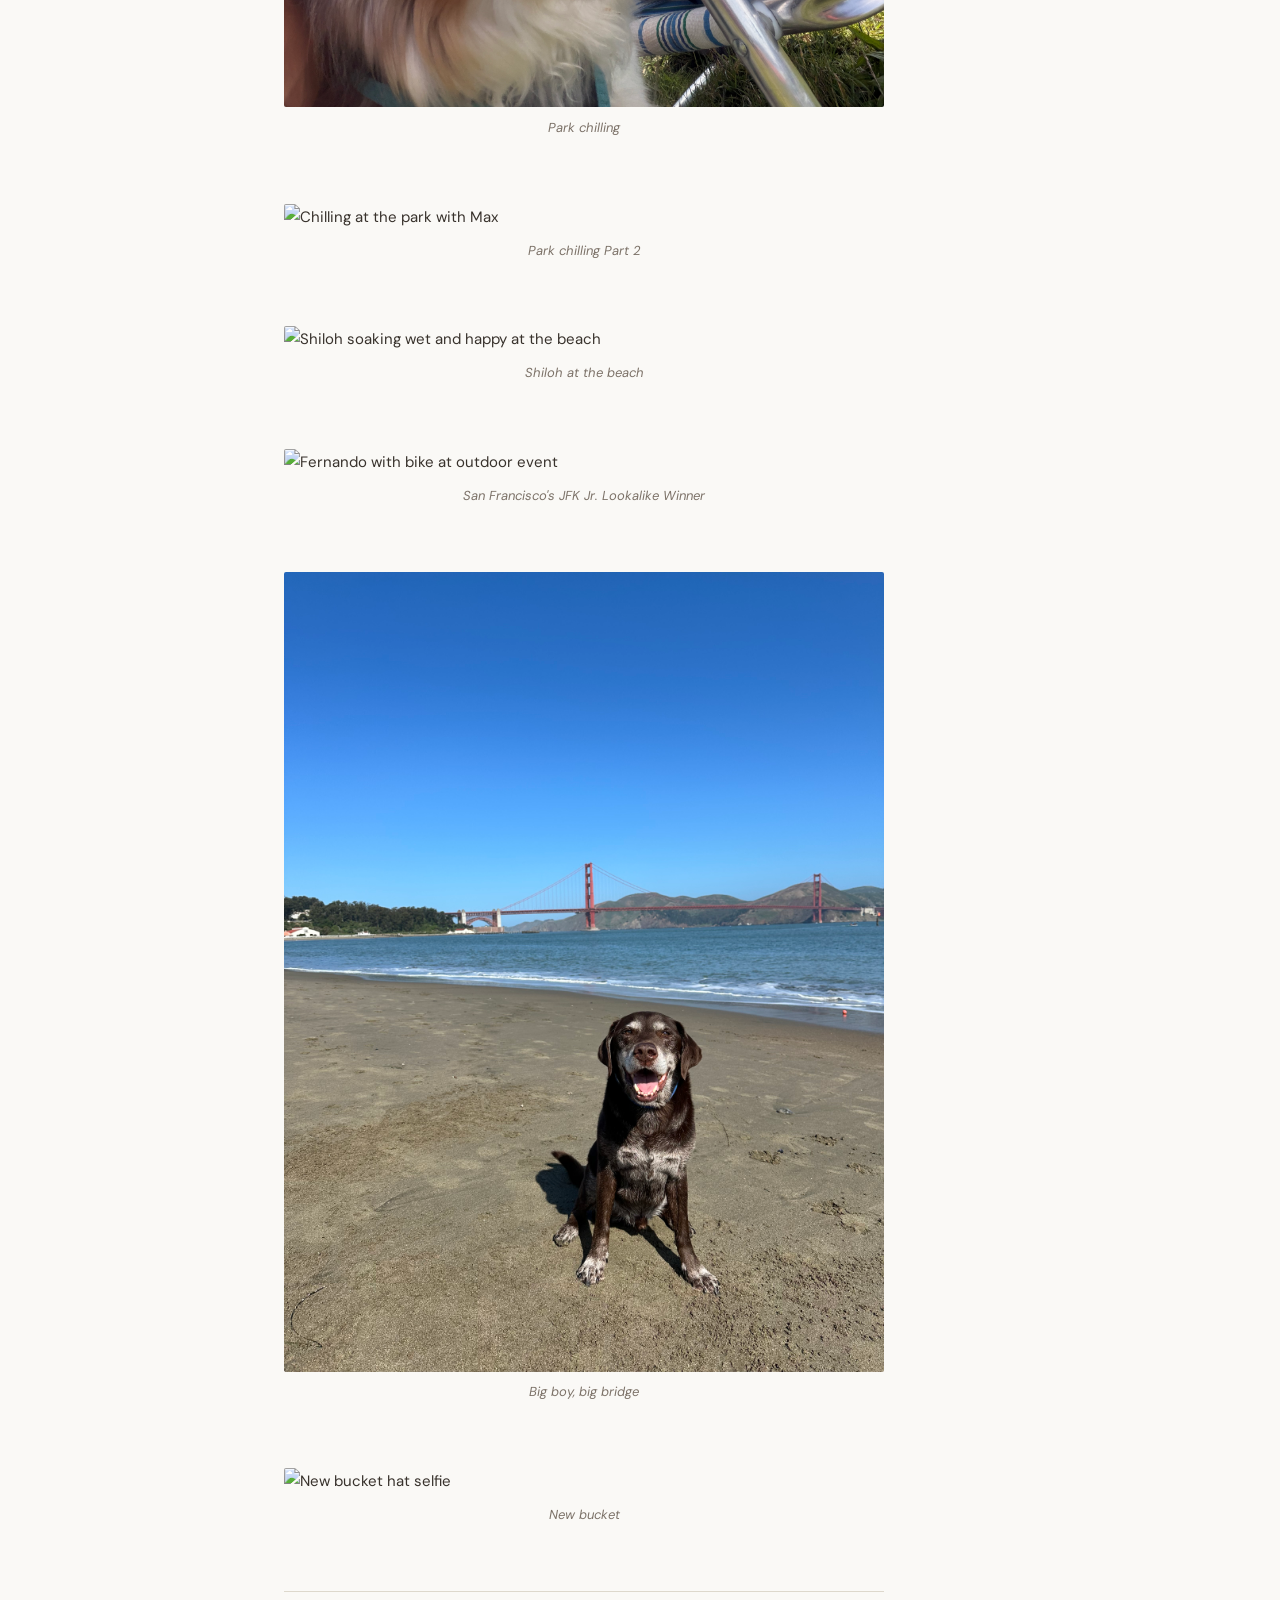
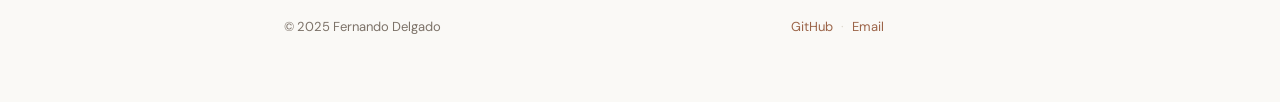
==== commit 4f735ef0: "add photos" ====
--- a/index.html
+++ b/index.html
@@ -367,6 +367,26 @@
           <figcaption>Park chilling Part 2</figcaption>
         </figure>
 
+        <figure class="scrapbook-photo">
+          <img src="photos/shiloh-dirty.jpg" alt="Shiloh soaking wet and happy at the beach" />
+          <figcaption>Shiloh at the beach</figcaption>
+        </figure>
+
+        <figure class="scrapbook-photo">
+          <img src="photos/jfk-fern.jpeg" alt="Fernando with bike at outdoor event" />
+          <figcaption>San Francisco's JFK Jr. Lookalike Winner</figcaption>
+        </figure>
+
+        <figure class="scrapbook-photo">
+          <img src="photos/max-sf.jpg" alt="Max on the beach with the Golden Gate Bridge behind him" />
+          <figcaption>Big boy, big bridge</figcaption>
+        </figure>
+
+        <figure class="scrapbook-photo">
+          <img src="photos/IMG_9688.jpeg" alt="New bucket hat selfie" />
+          <figcaption>New bucket</figcaption>
+        </figure>
+
       </div>
     </section>
 
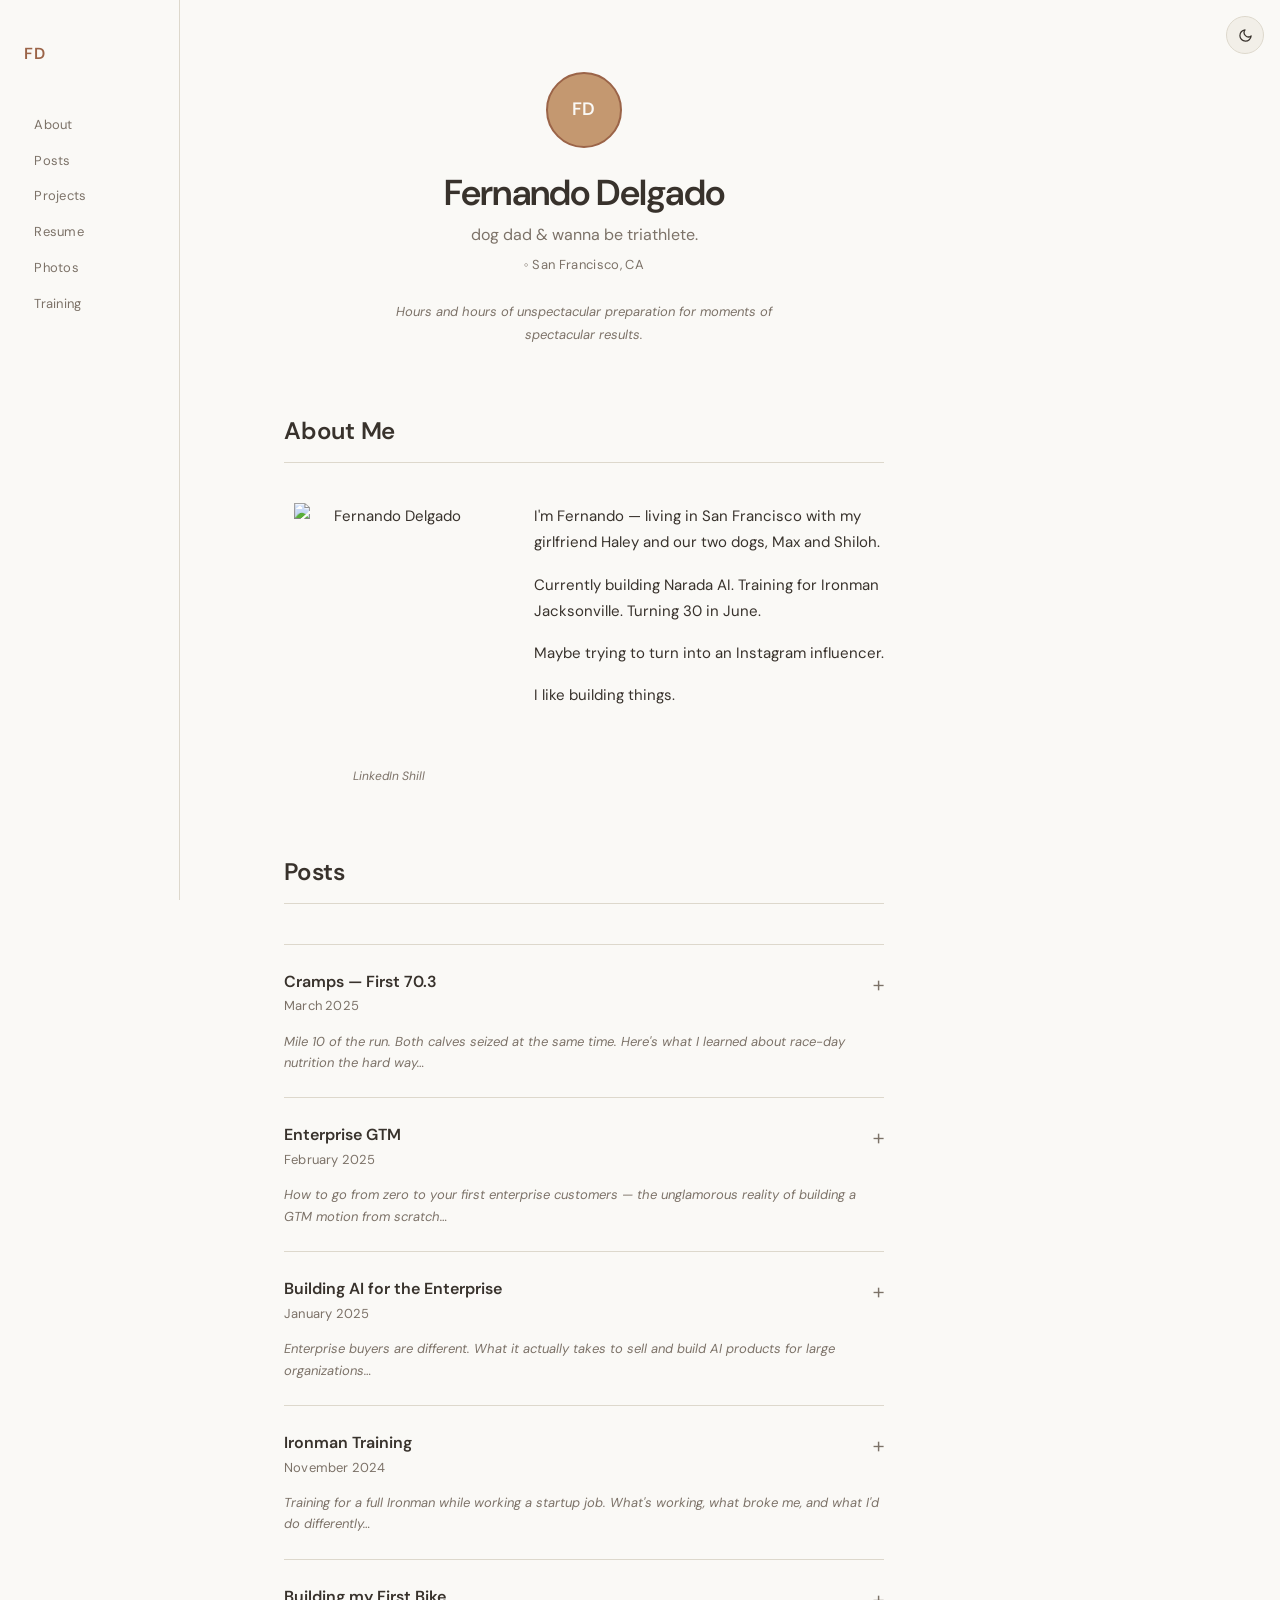
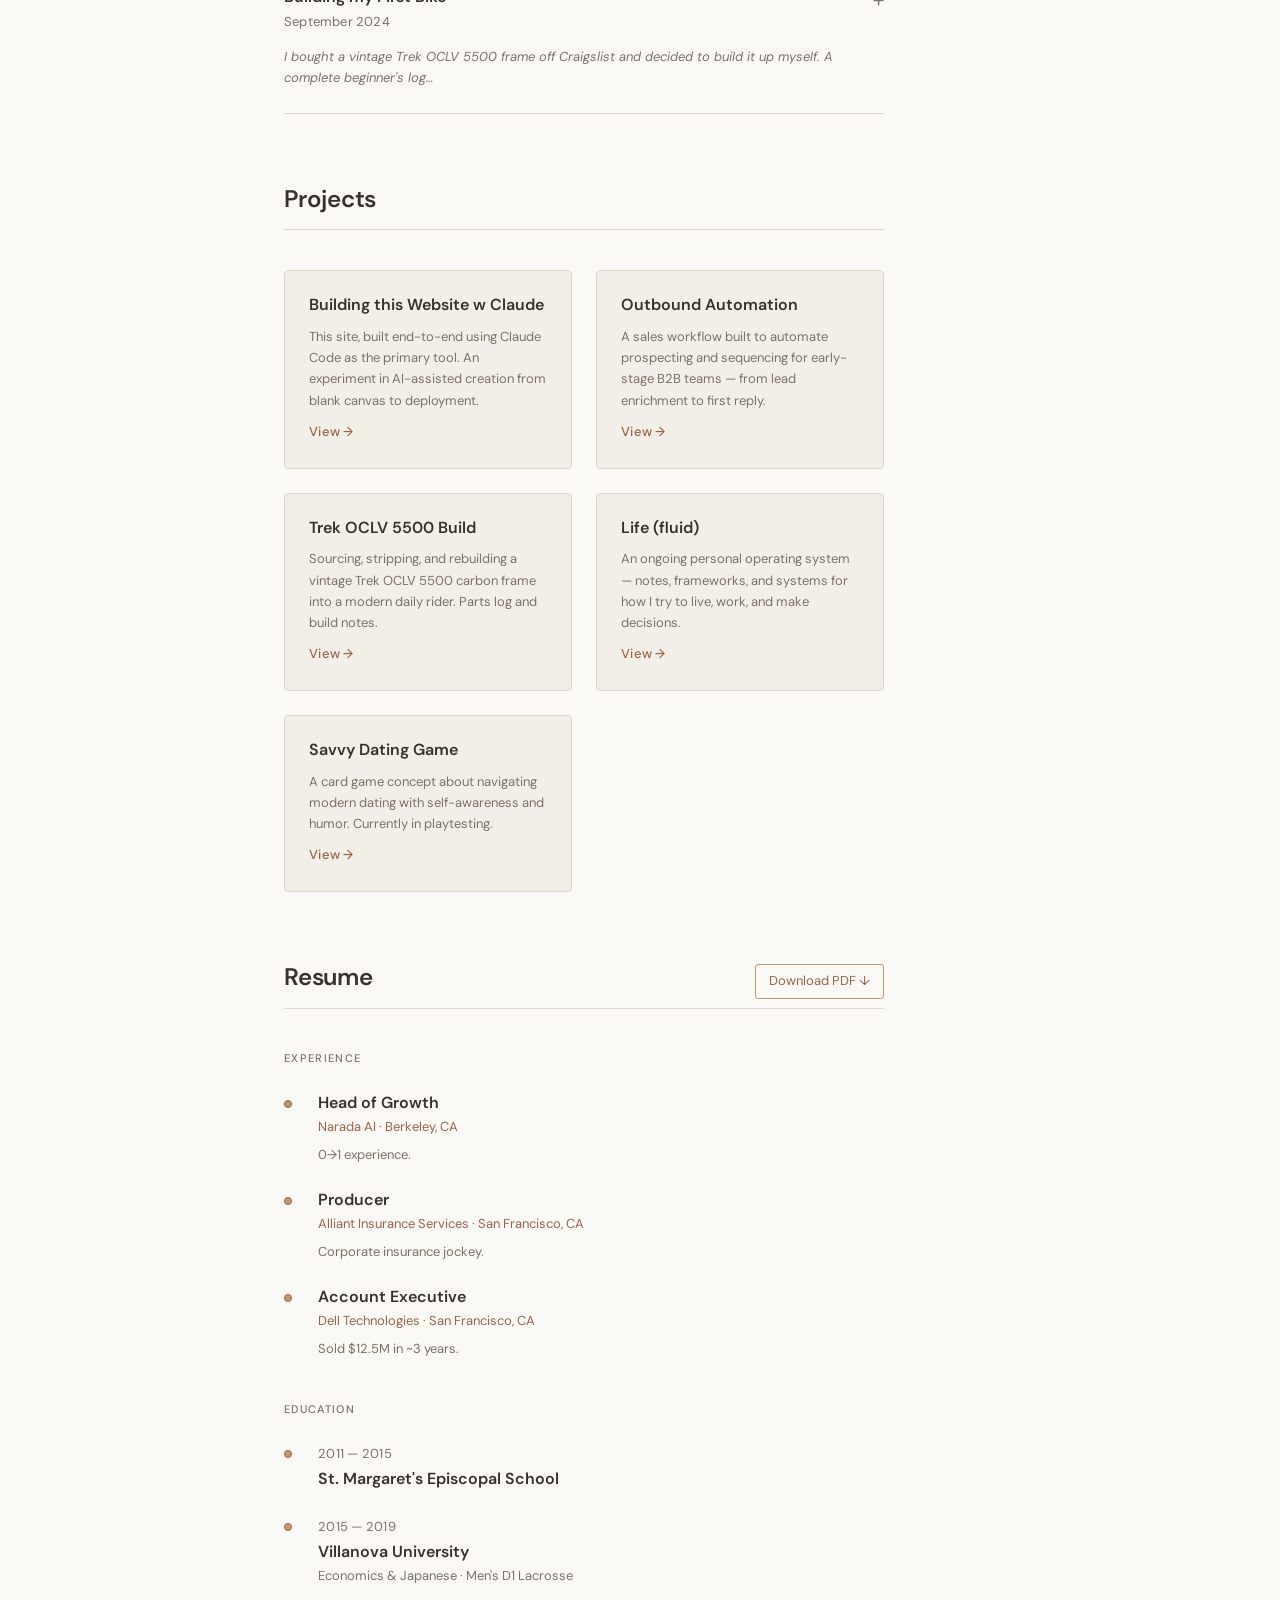
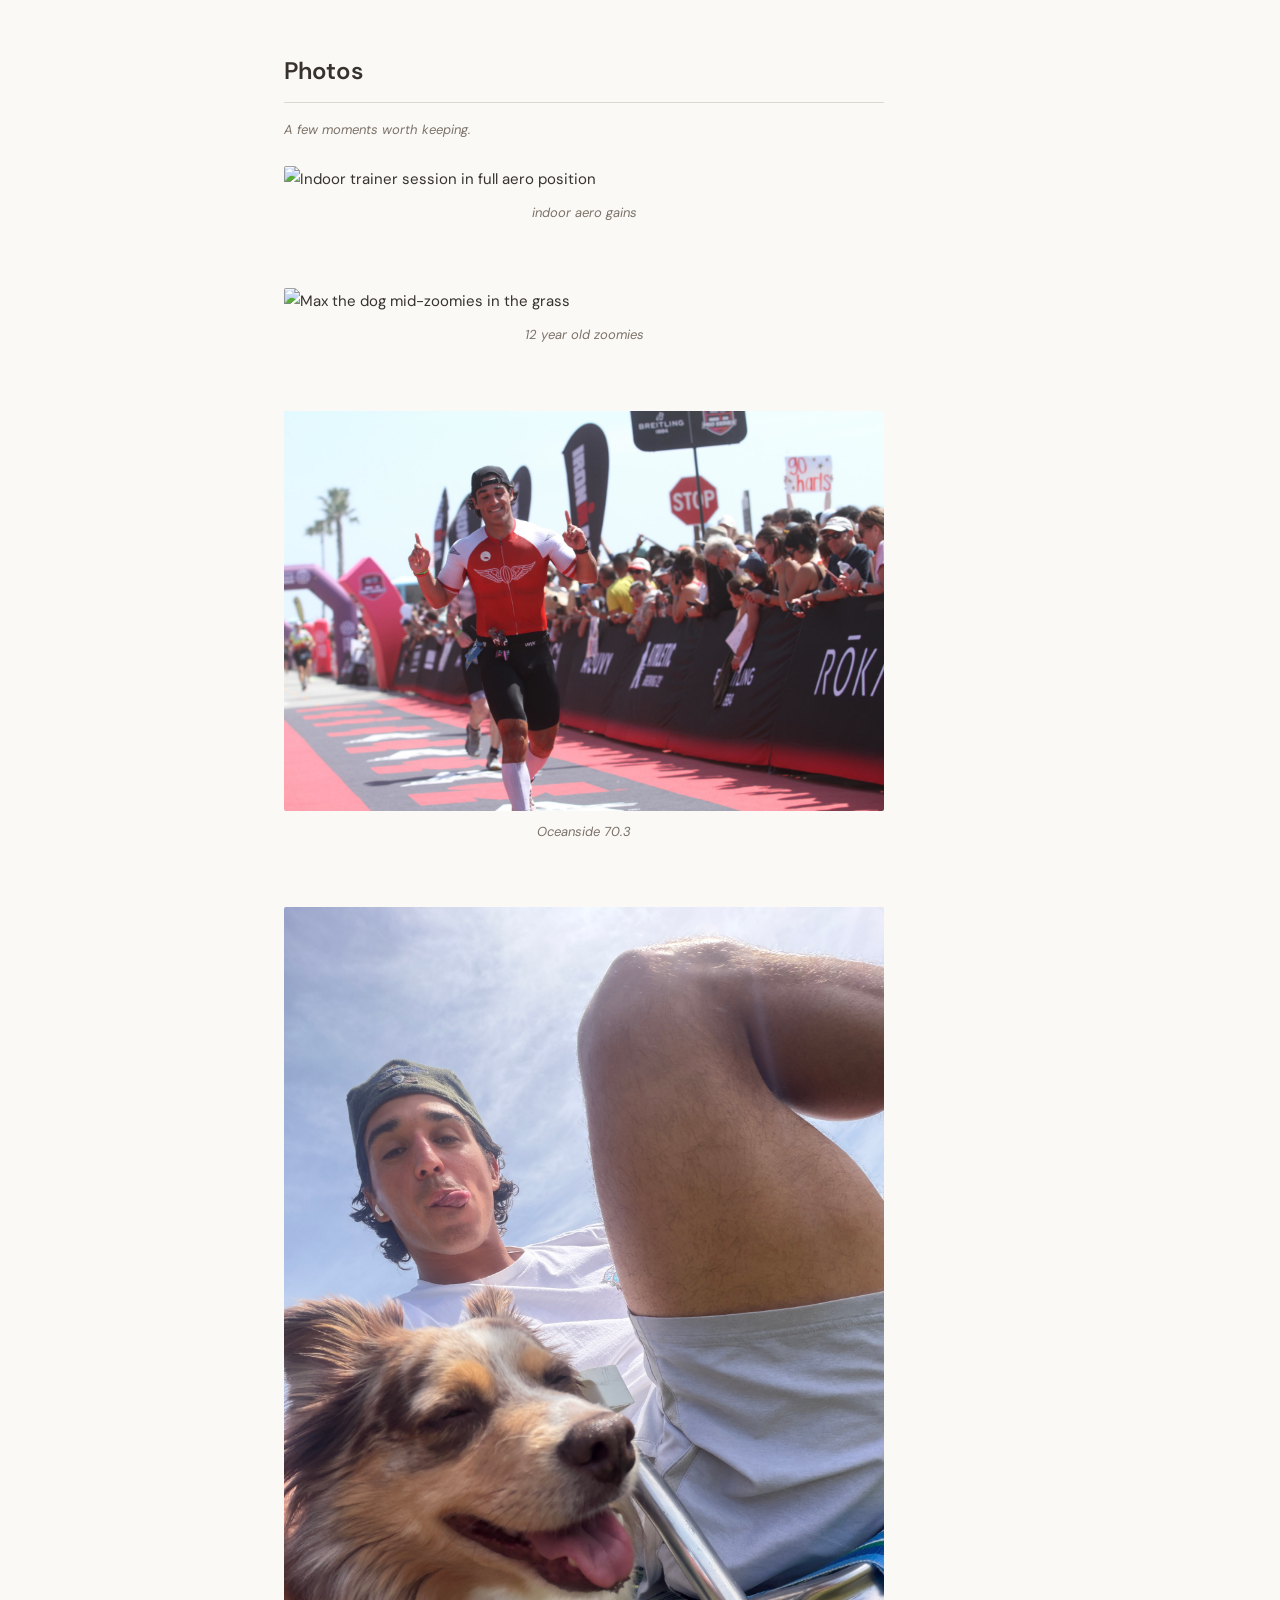
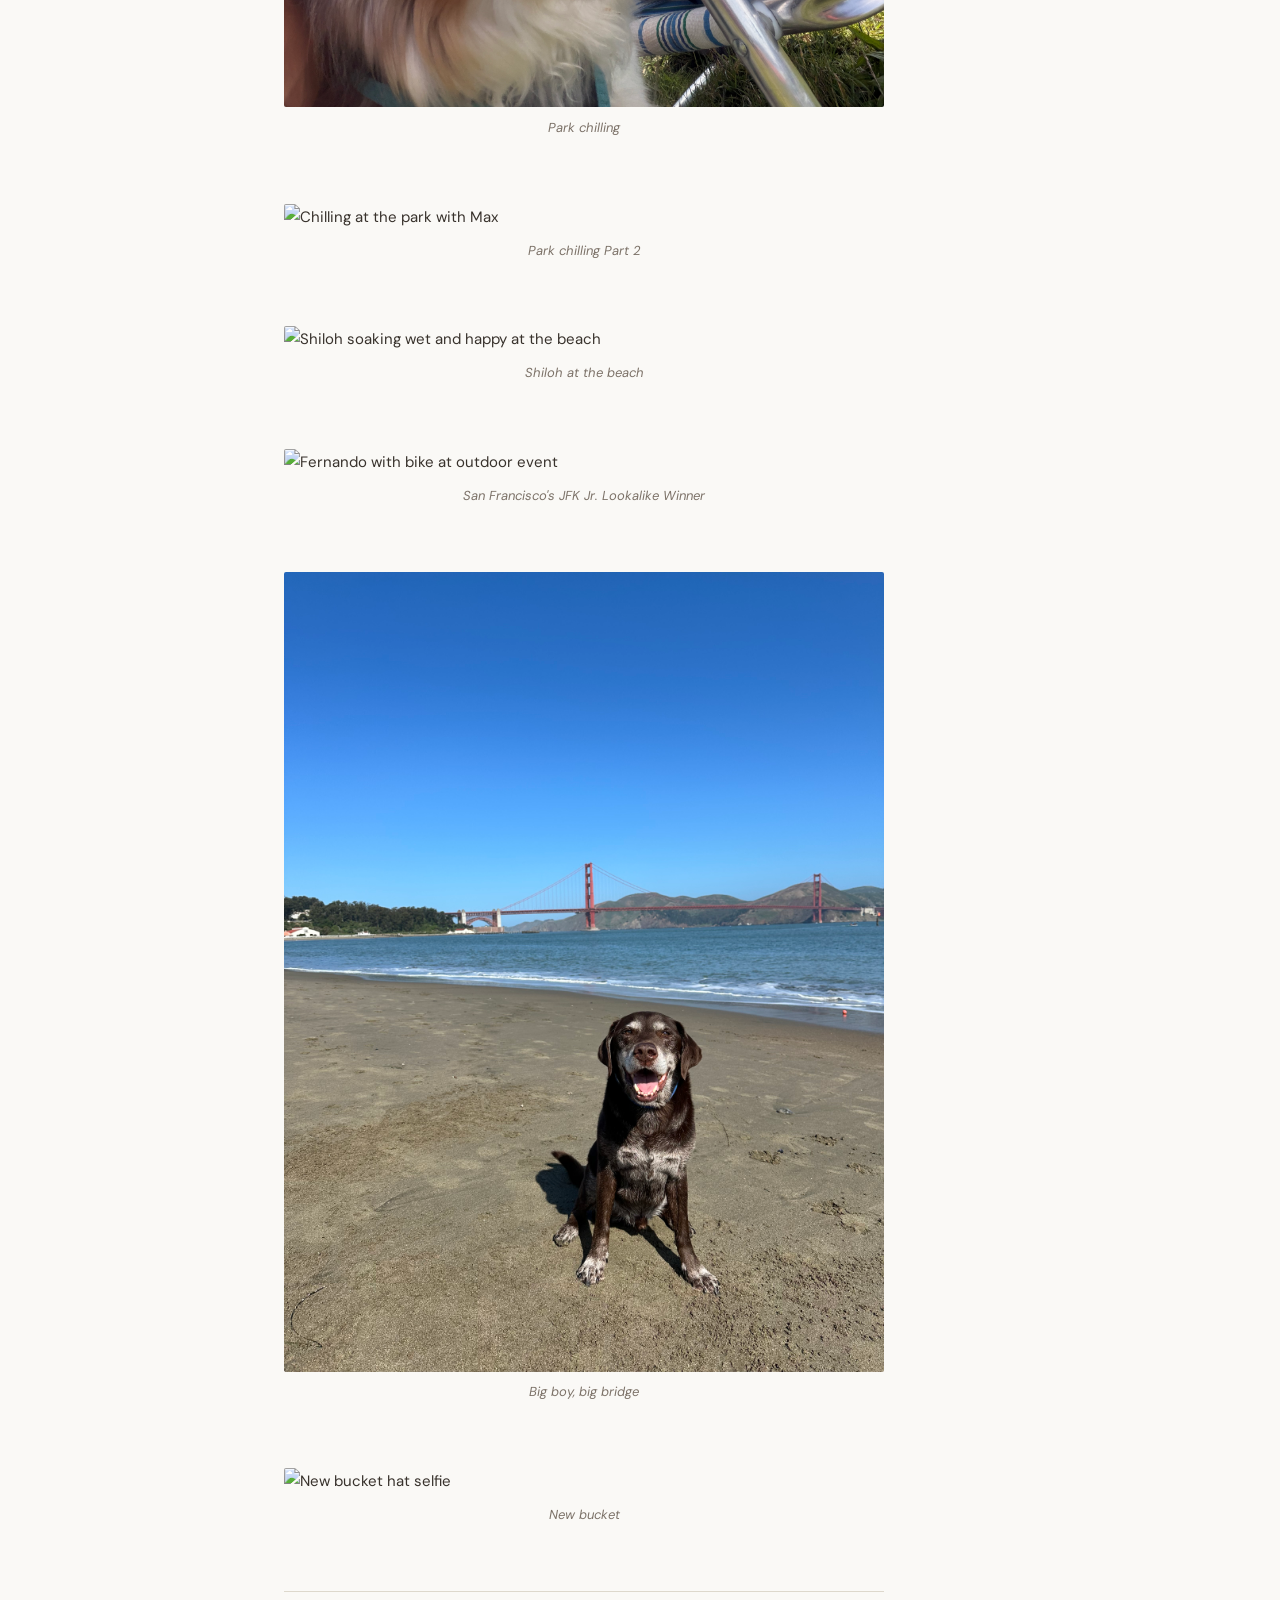
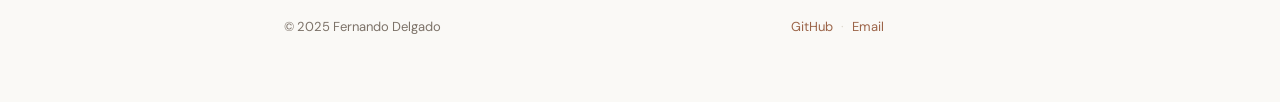
==== commit 7c410f5a: "add Training Brain page with Strava, Garmin log, and Claude chat - training.html: AI-powered triathl" ====
--- a/index.html
+++ b/index.html
@@ -44,7 +44,8 @@
       <li><a href="#posts"    class="nav-link">Posts</a></li>
       <li><a href="#projects" class="nav-link">Projects</a></li>
       <li><a href="#resume"   class="nav-link">Resume</a></li>
-      <li><a href="#photos"   class="nav-link">Photos</a></li>
+      <li><a href="#photos"        class="nav-link">Photos</a></li>
+      <li><a href="training.html" class="nav-link">Training</a></li>
     </ul>
   </nav>
 
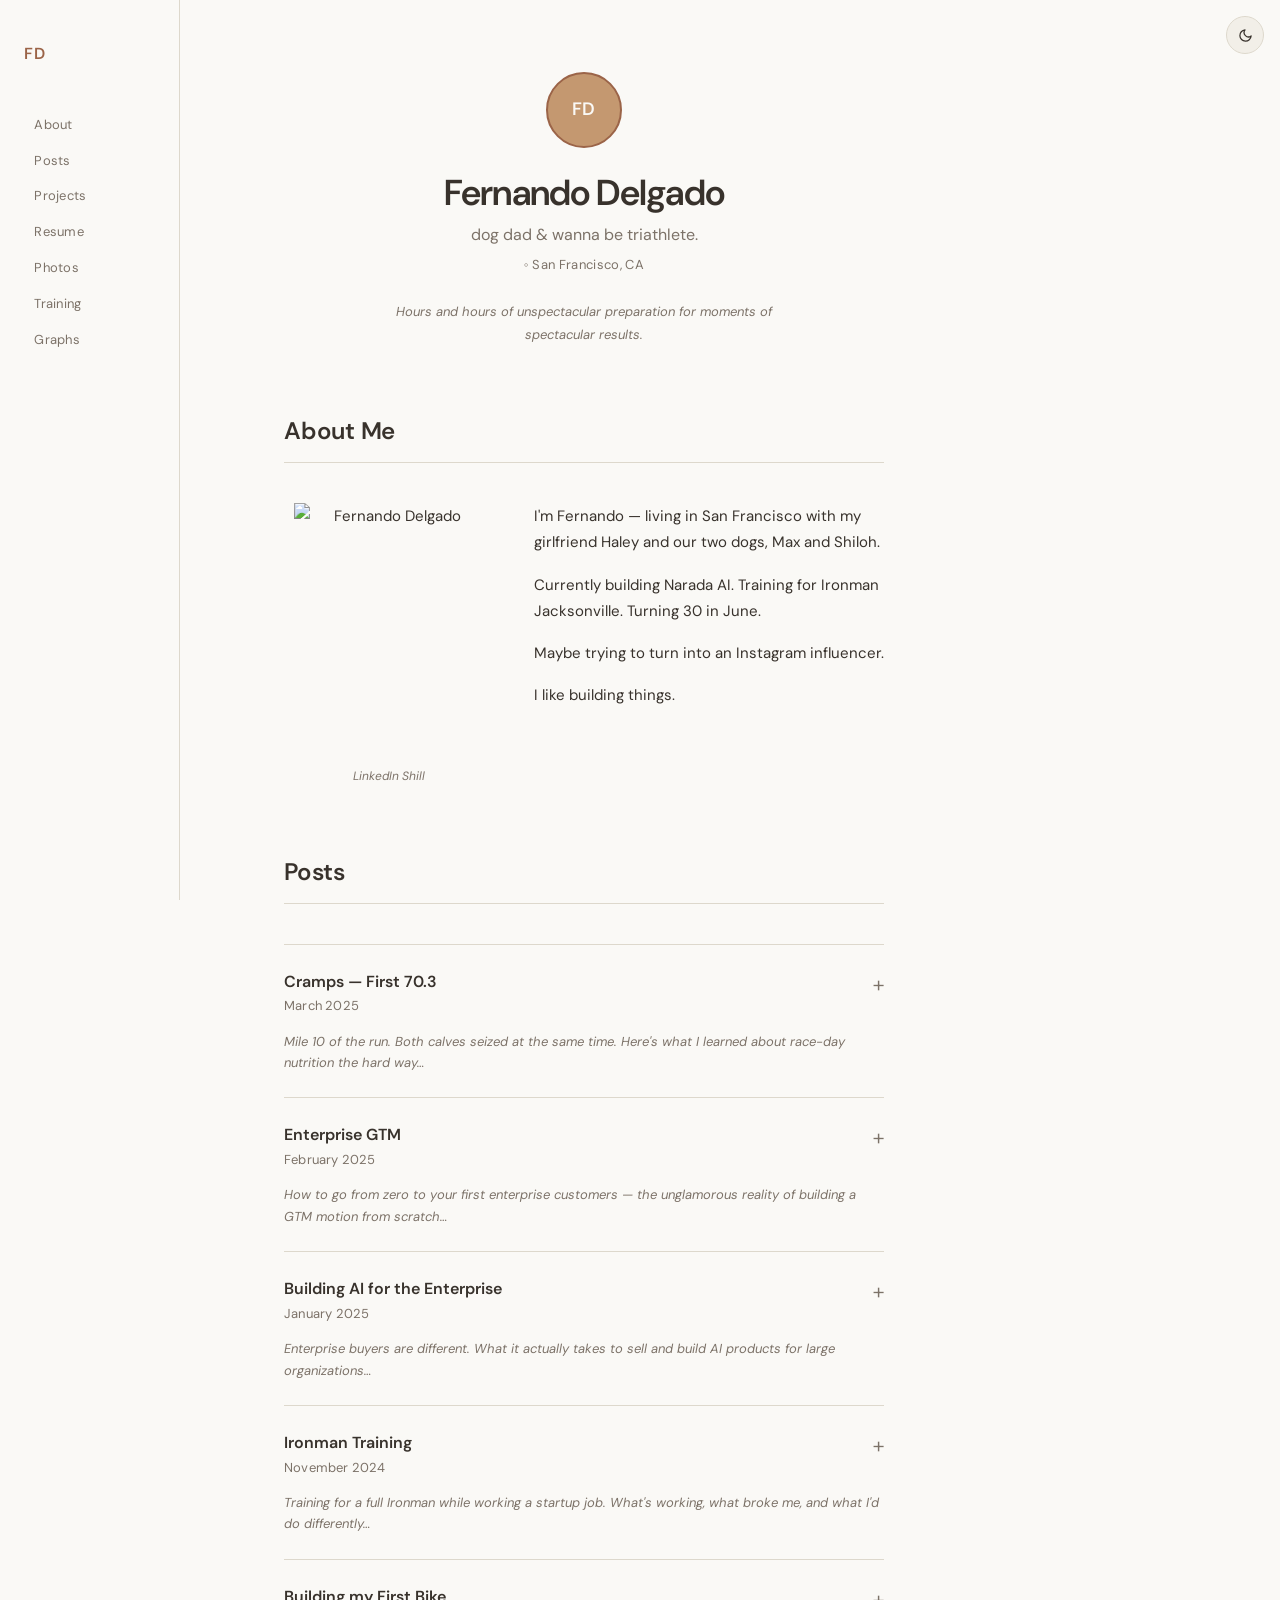
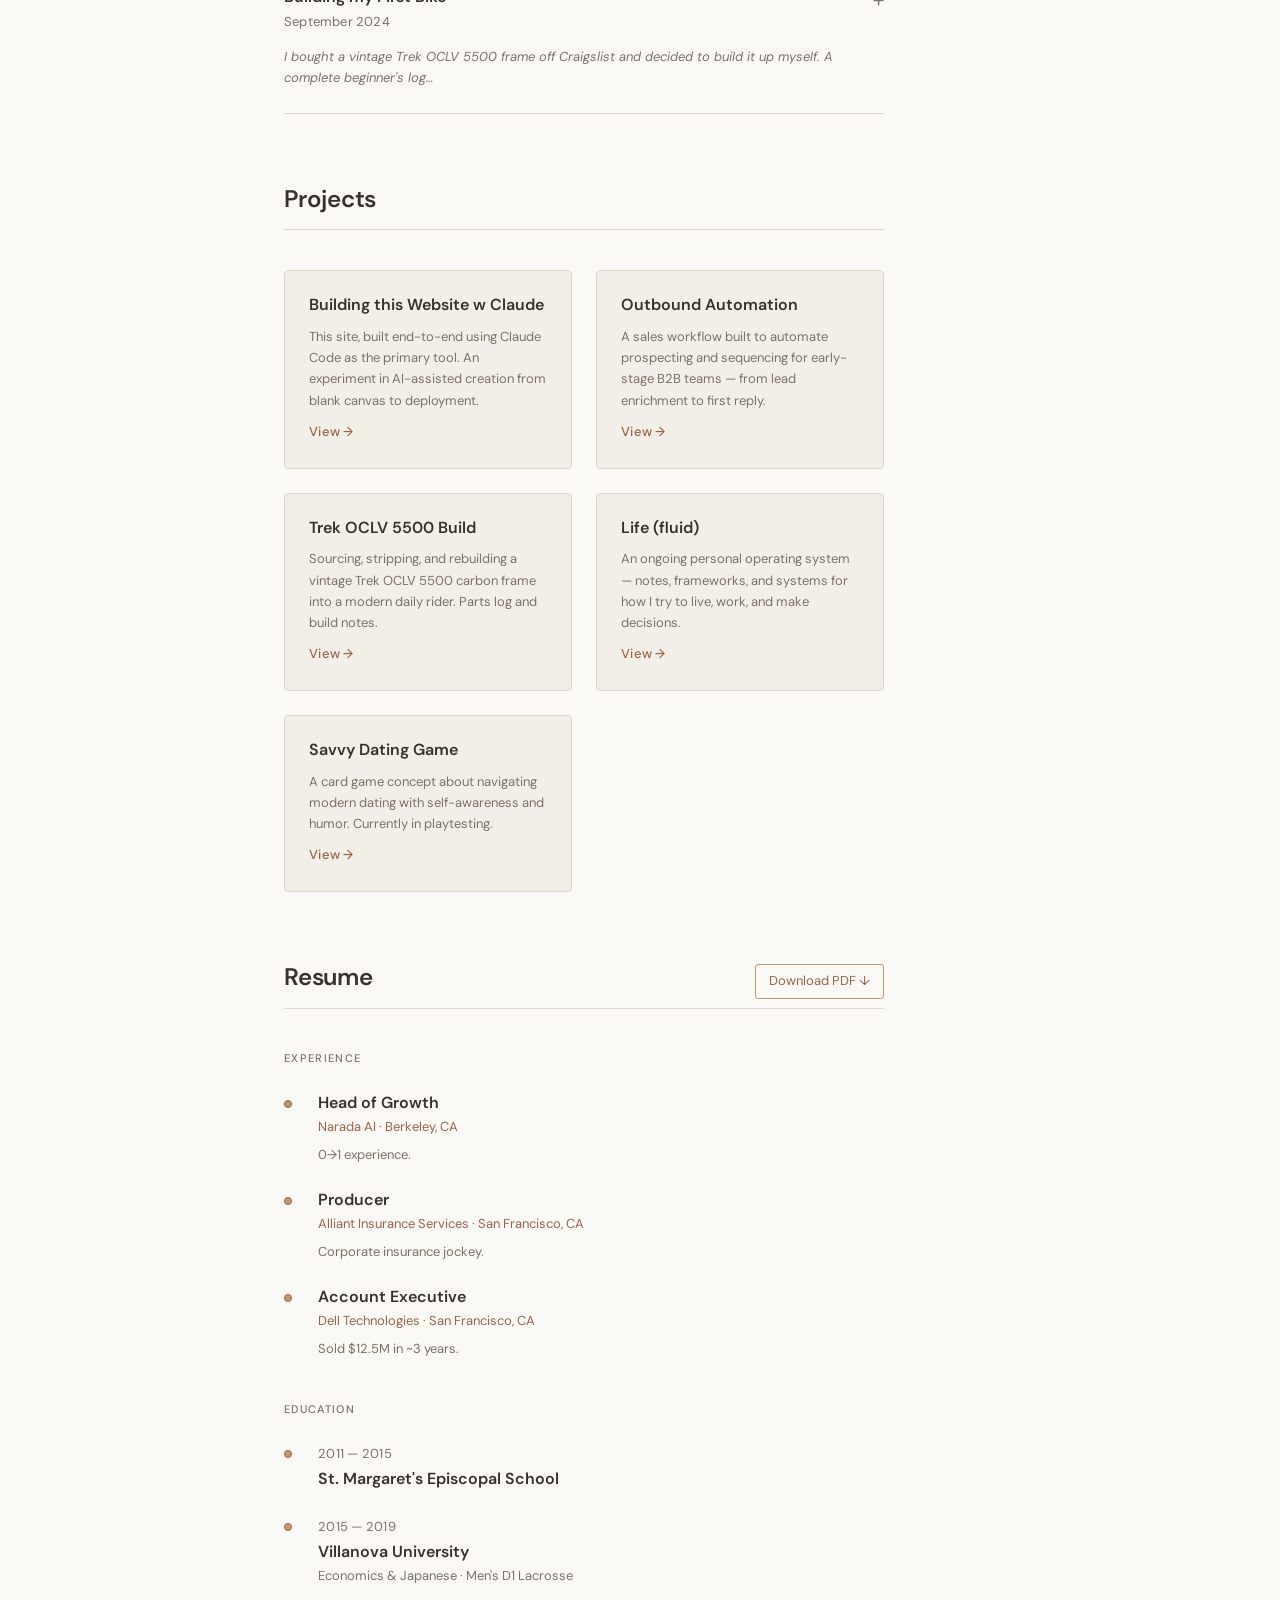
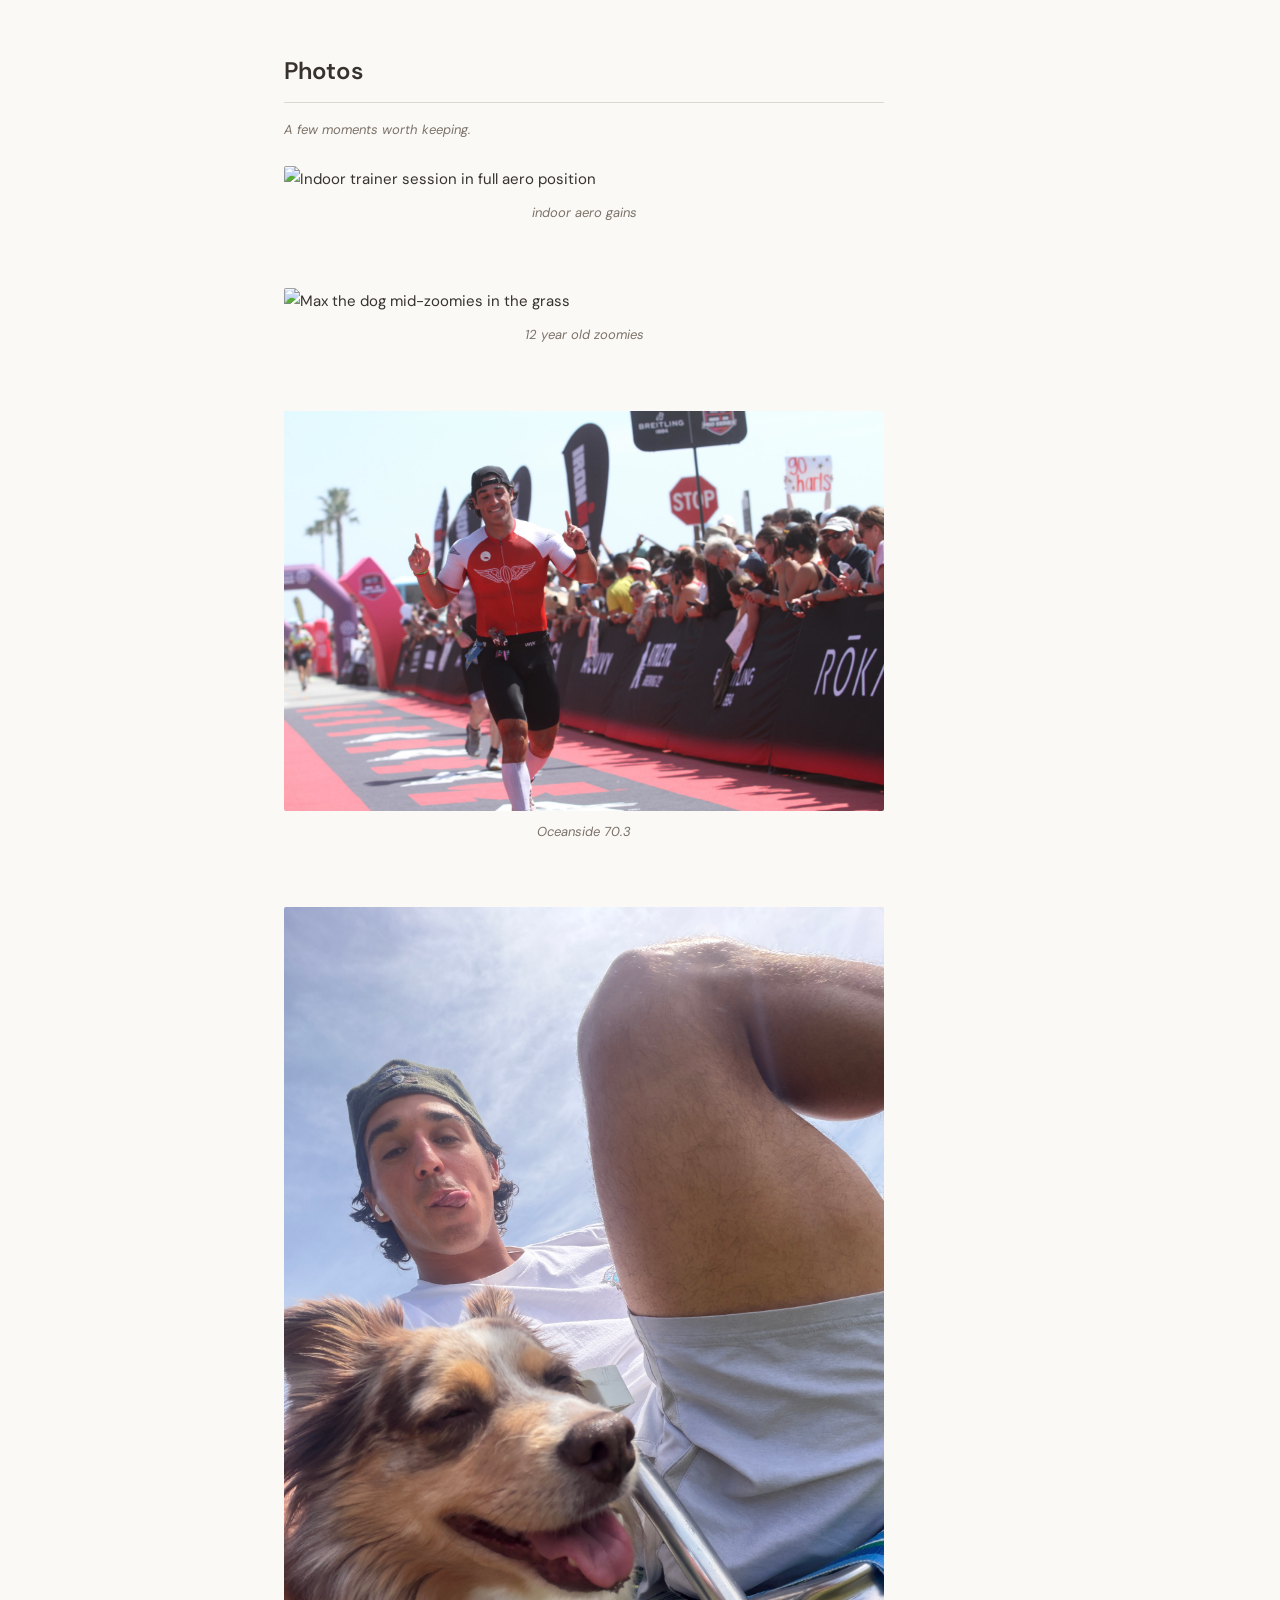
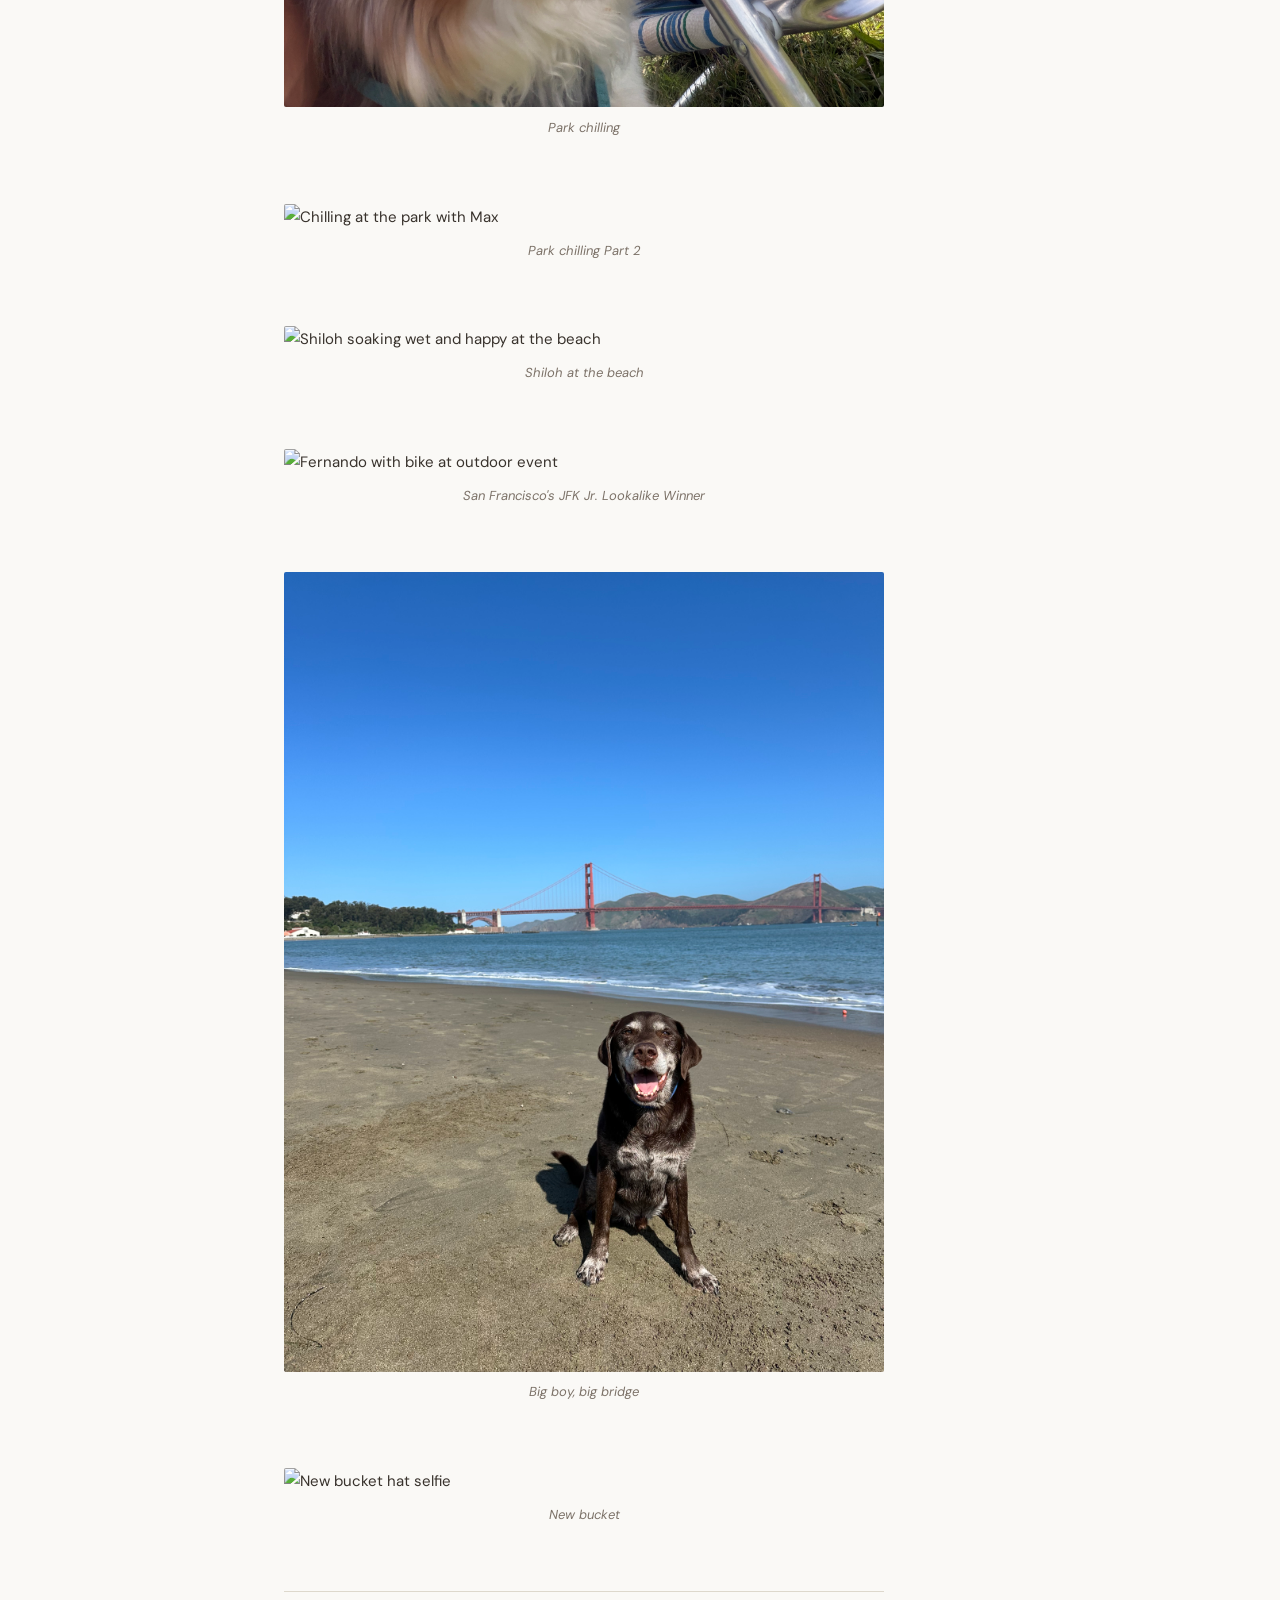
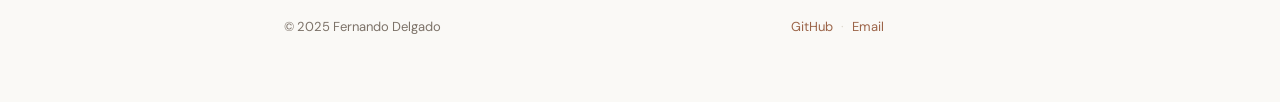
==== commit 00f67e2e: "add Graphs analytics page with 13 Chart.js visualizations graphs.html — 5-tab training analytics das" ====
--- a/index.html
+++ b/index.html
@@ -46,6 +46,7 @@
       <li><a href="#resume"   class="nav-link">Resume</a></li>
       <li><a href="#photos"        class="nav-link">Photos</a></li>
       <li><a href="training.html" class="nav-link">Training</a></li>
+      <li><a href="graphs.html"   class="nav-link">Graphs</a></li>
     </ul>
   </nav>
 
